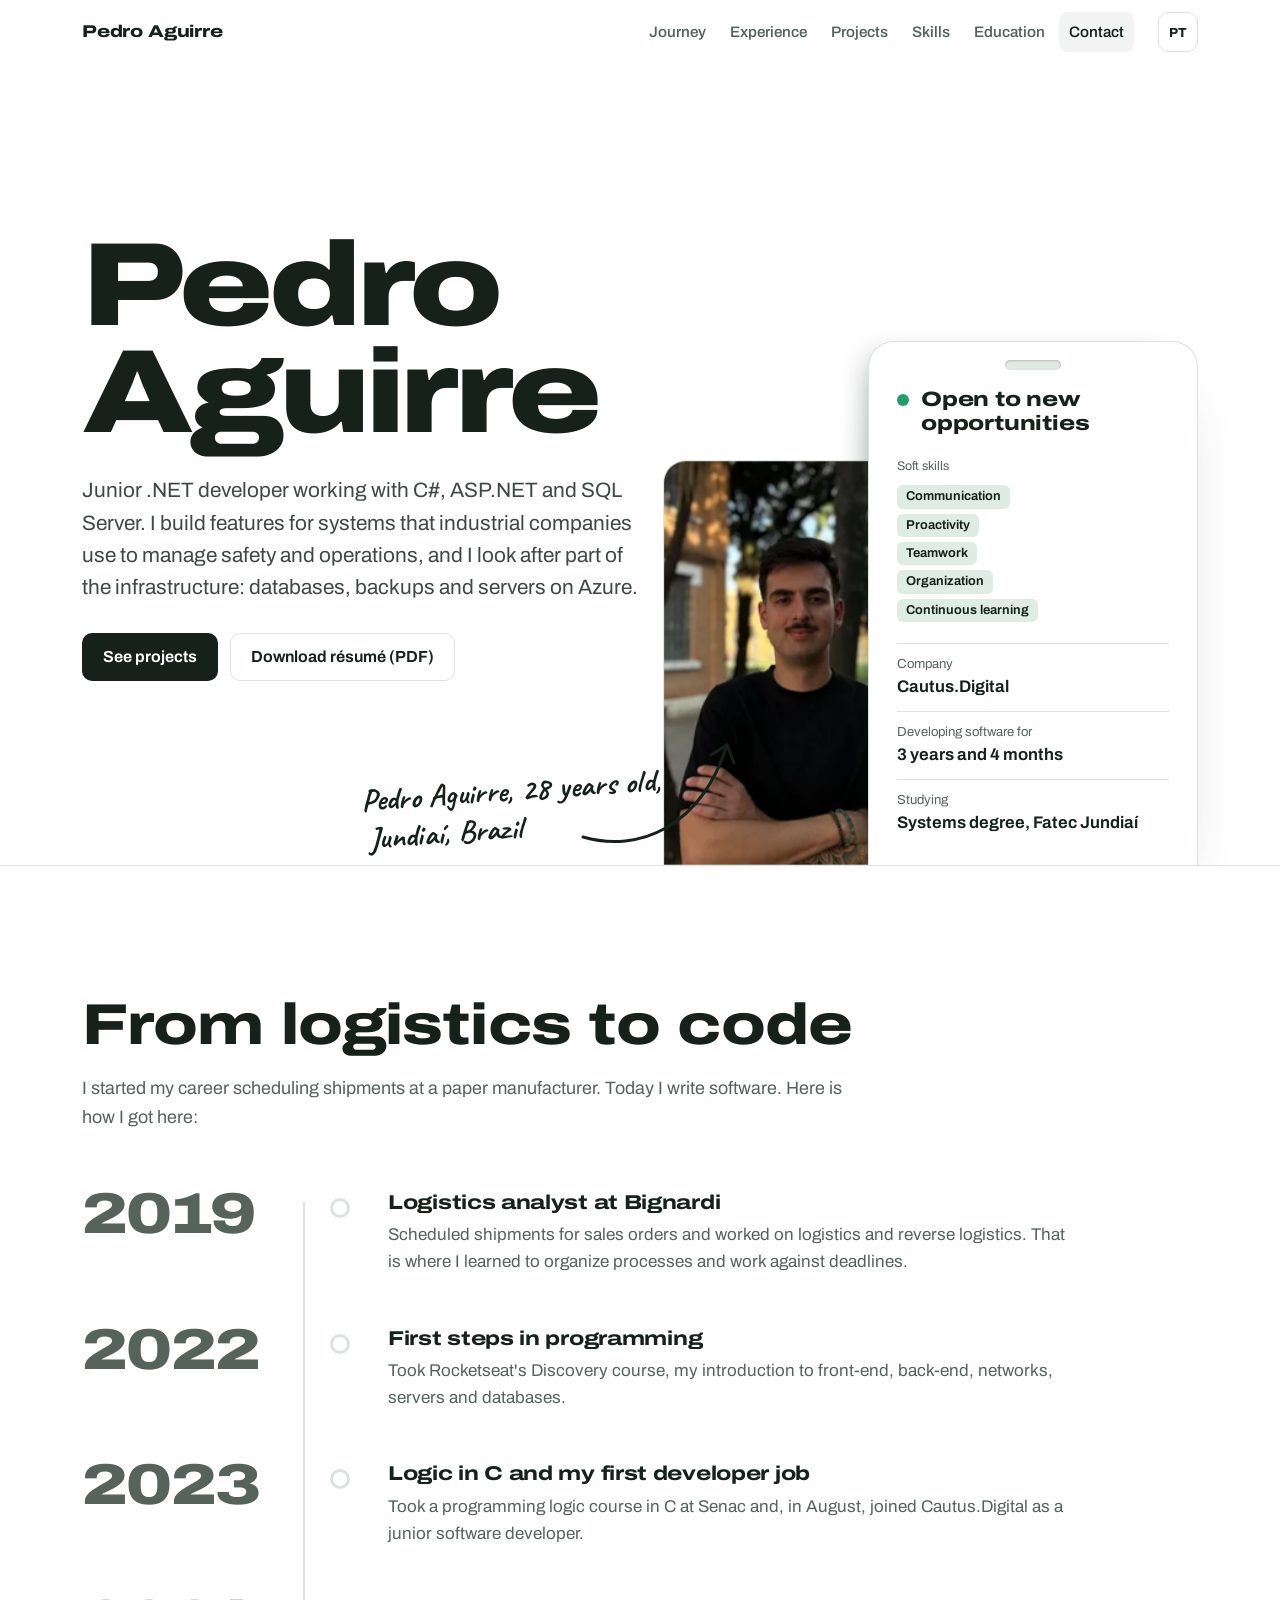
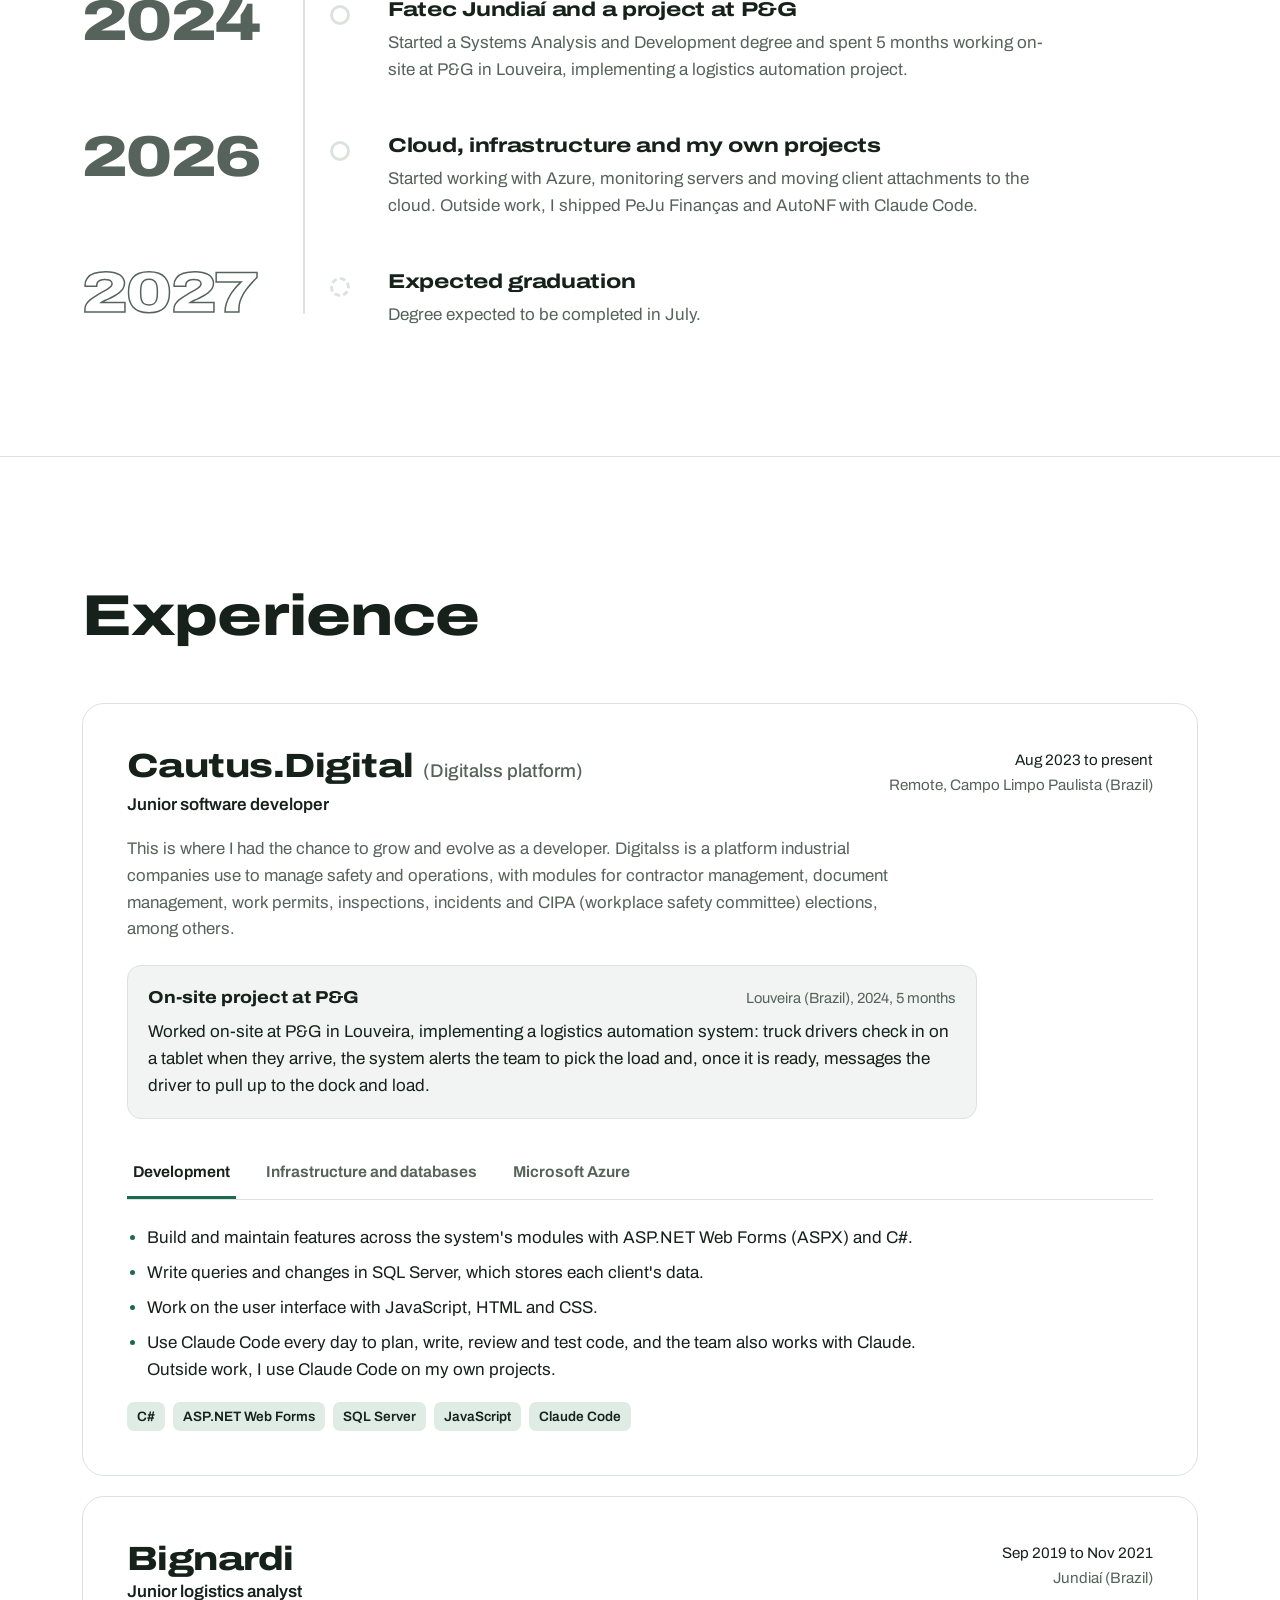
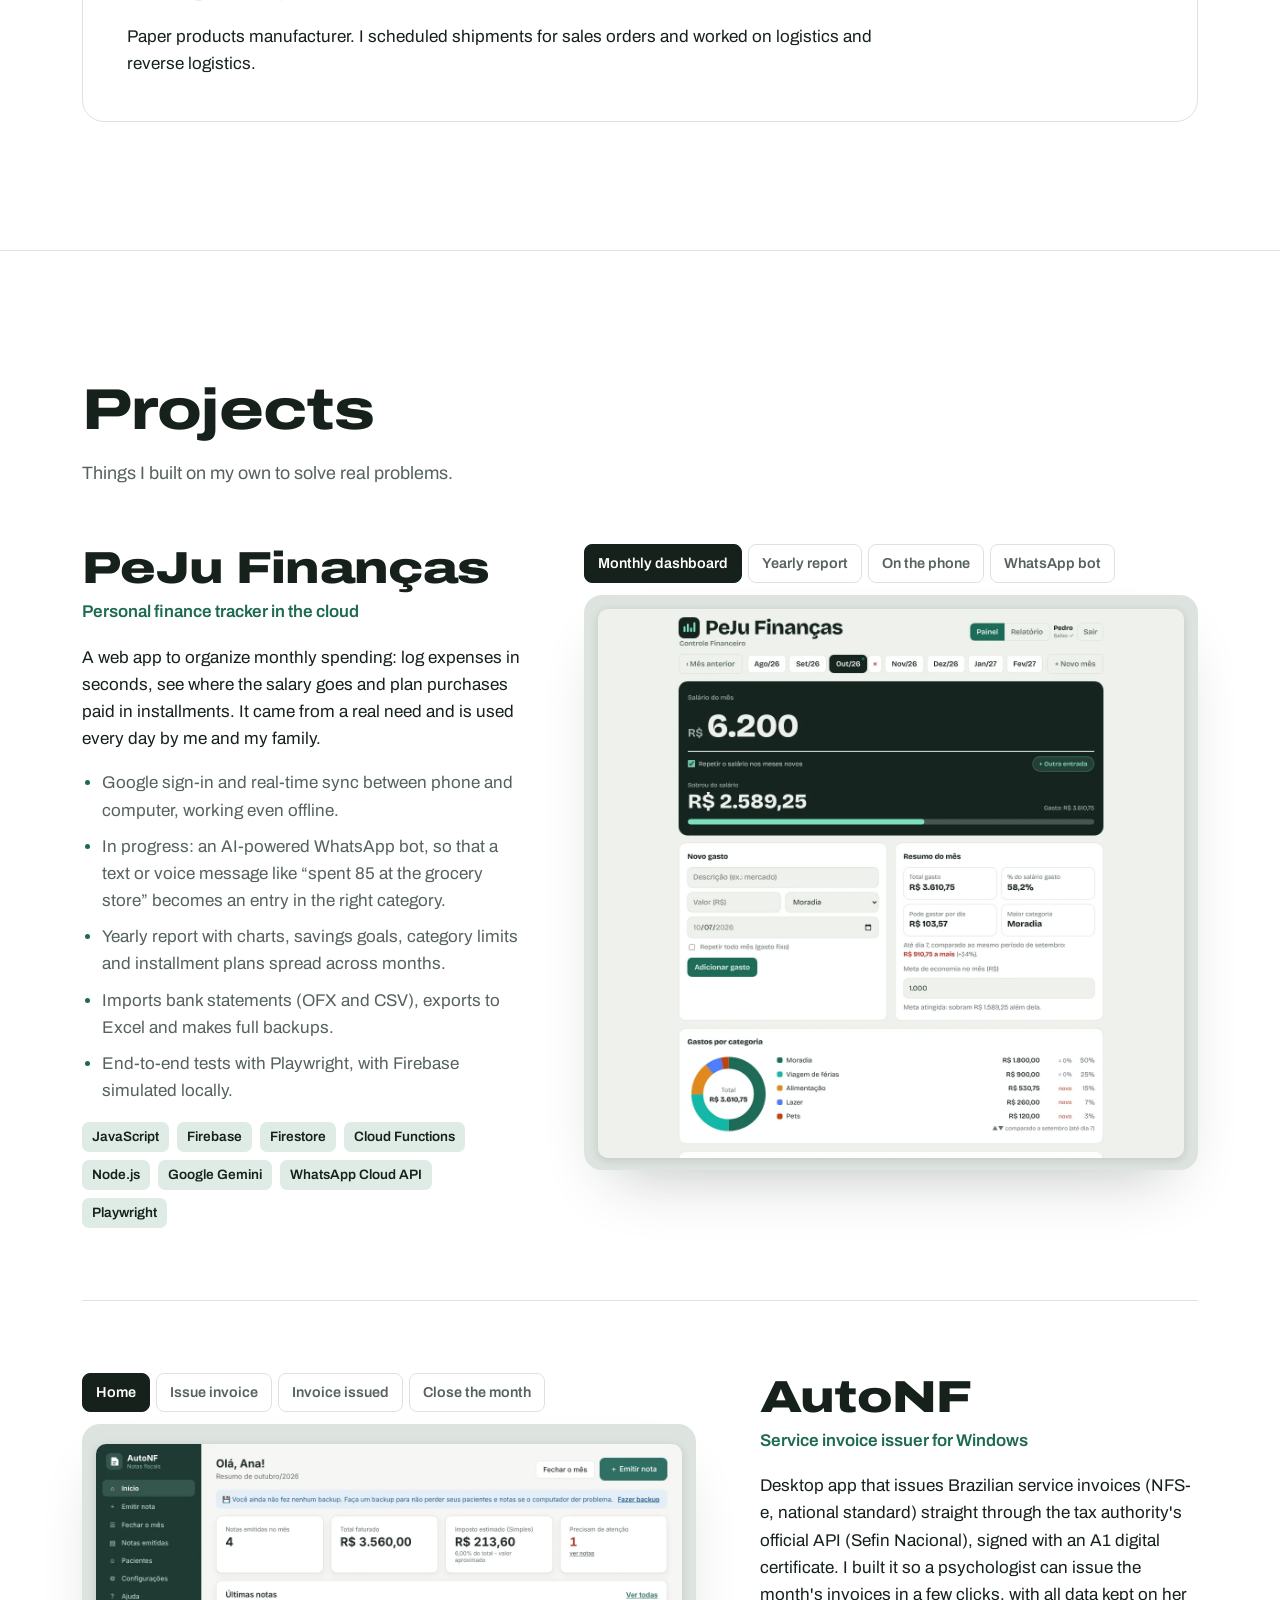
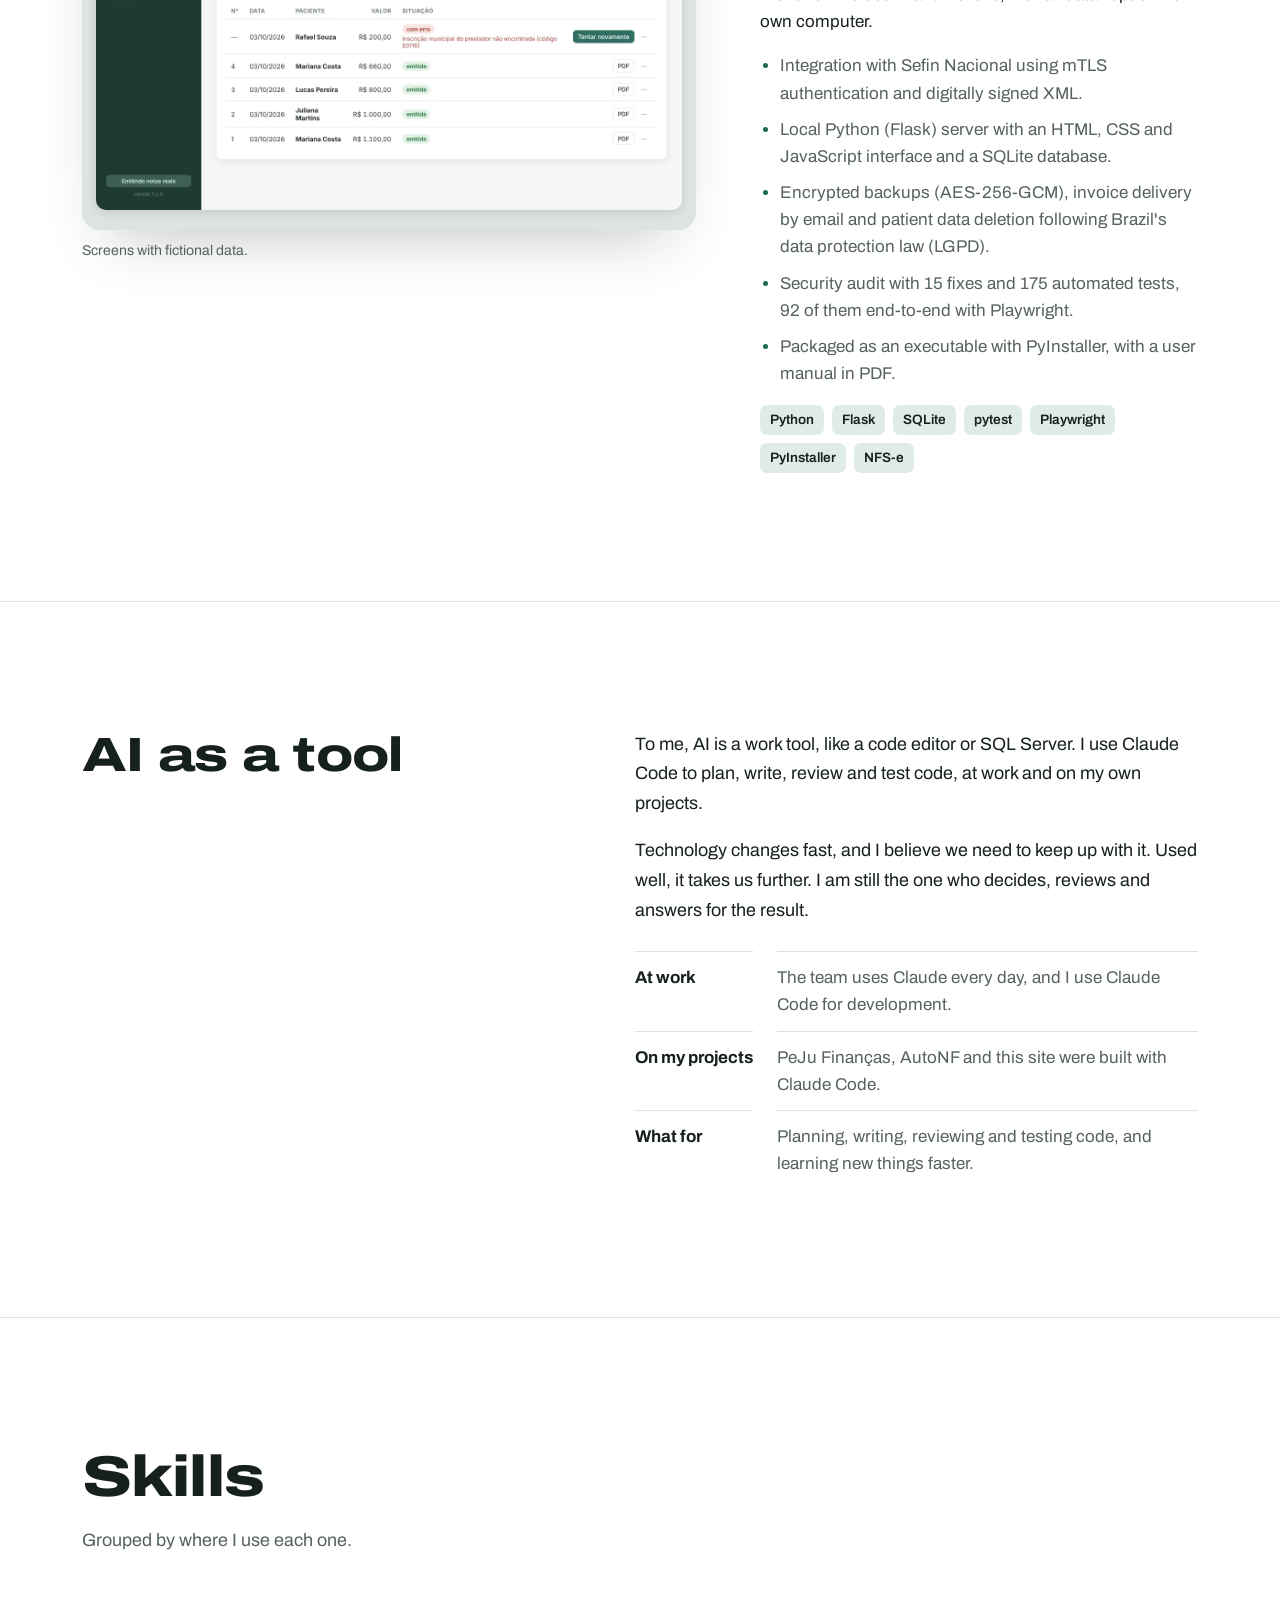
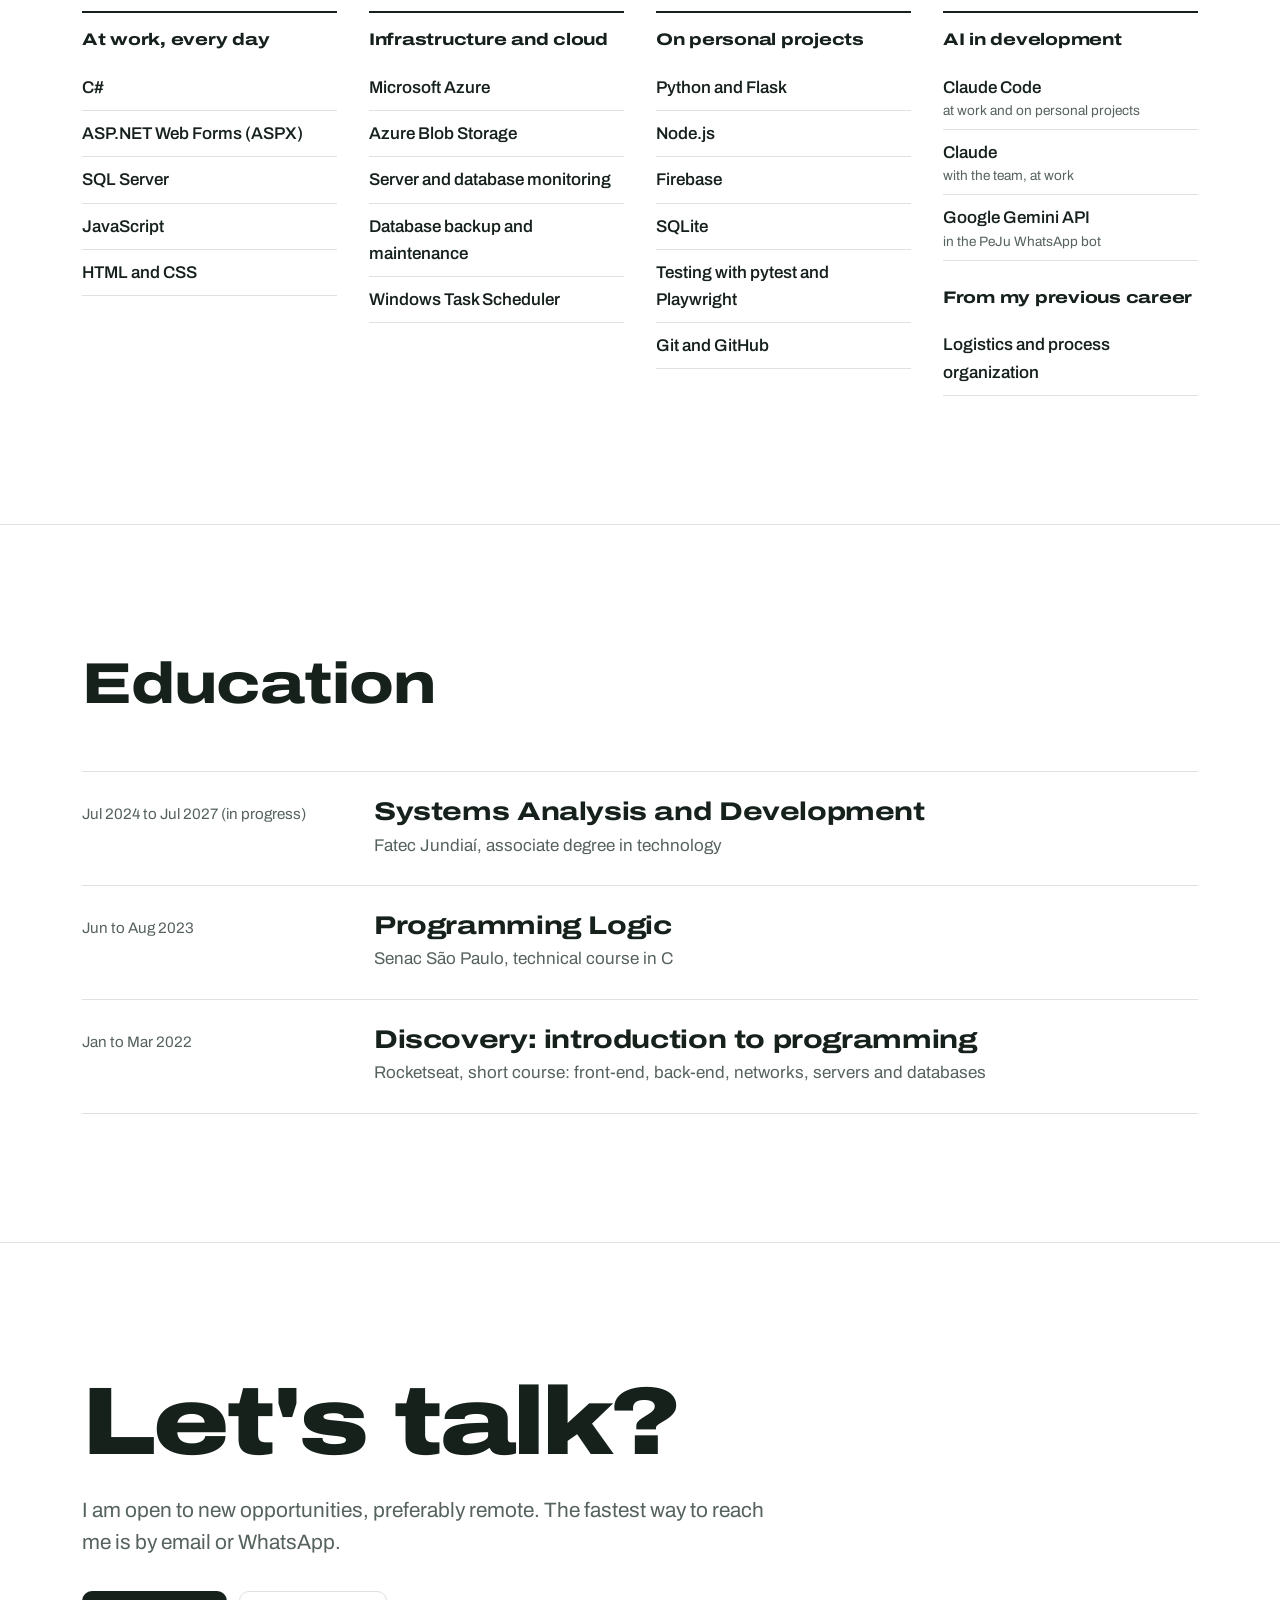
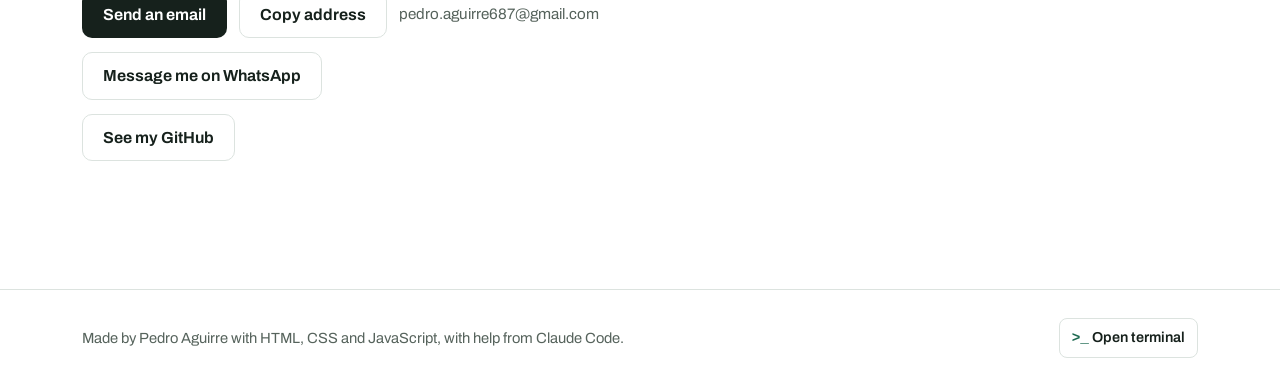
==== index.html @ 6db1473e "Publica o portfólio Co-Authored-By: Claude Opus 5.5 <noreply@anthropic.com> Claude-Session: https://" ====
<!DOCTYPE html>
<html lang="pt-BR">
<head>
<meta charset="utf-8">
<meta name="viewport" content="width=device-width, initial-scale=1">
<title>Pedro Aguirre, desenvolvedor de software</title>
<meta name="description" content="Portfólio e currículo de Pedro Aguirre, desenvolvedor júnior em C#, ASP.NET e SQL Server, de Jundiaí (SP).">
<meta property="og:title" content="Pedro Aguirre, desenvolvedor de software">
<meta property="og:description" content="Desenvolvedor júnior em C#, ASP.NET e SQL Server. Projetos, experiência e formação.">
<meta property="og:type" content="website">
<meta property="og:image" content="https://pedroaguirree.github.io/assets/img/og.png">
<meta name="color-scheme" content="light">
<meta name="theme-color" content="#FFFFFF">
<link rel="icon" type="image/svg+xml" href="assets/img/favicon.svg">
<link rel="preconnect" href="https://fonts.googleapis.com">
<link rel="preconnect" href="https://fonts.gstatic.com" crossorigin>
<link href="https://fonts.googleapis.com/css2?family=Archivo:ital,wdth,wght@0,62..125,100..900;1,62..125,100..900&family=Caveat:wght@700&display=swap" rel="stylesheet">
<link rel="stylesheet" href="assets/css/style.css">
</head>
<body>
<a class="pular" href="#conteudo" data-i18n="pular">Pular para o conteúdo</a>

<header class="topo">
  <div class="topo-in">
    <a class="marca" href="#inicio" aria-label="Pedro Aguirre, início">Pedro Aguirre</a>
    <nav class="menu" aria-label="Seções" id="menu">
      <a href="#trajetoria" data-i18n="nav.trajetoria">Trajetória</a>
      <a href="#experiencia" data-i18n="nav.experiencia">Experiência</a>
      <a href="#projetos" data-i18n="nav.projetos">Projetos</a>
      <a href="#habilidades" data-i18n="nav.habilidades">Habilidades</a>
      <a href="#formacao" data-i18n="nav.formacao">Formação</a>
      <a href="#contato" data-i18n="nav.contato">Contato</a>
    </nav>
    <div class="controles">
      <button type="button" class="ctl" id="btn-lang" aria-label="Read in English" title="Read in English">EN</button>
      <button type="button" class="ctl menu-btn" id="btn-menu" aria-expanded="false" aria-controls="menu" aria-label="Abrir menu">
        <svg viewBox="0 0 24 24" aria-hidden="true"><path d="M4 7h16M4 12h16M4 17h16"/></svg>
      </button>
    </div>
  </div>
</header>

<main id="conteudo">

<section class="hero" id="inicio">
  <div class="hero-in">
    <div class="hero-texto">
      <h1 class="nome">Pedro<br>Aguirre</h1>
      <p class="lead" data-i18n="hero.lead">Desenvolvedor .NET júnior, com C#, ASP.NET e SQL Server. Trabalho em sistemas que indústrias usam para gerenciar segurança e operações, e cuido de parte da infraestrutura: bancos de dados, backups e servidores no Azure.</p>
      <div class="acoes">
        <a class="btn btn-pri" href="#projetos" data-i18n="hero.projetos">Ver projetos</a>
        <a class="btn btn-sec" id="btn-cv" href="assets/cv/curriculo-pedro-aguirre.pdf" download data-i18n="hero.cv">Baixar currículo (PDF)</a>
      </div>
    </div>

    <div class="palco" id="palco">
      <button type="button" class="foto" id="foto-pedro" aria-expanded="false" aria-controls="nota" aria-label="Pedro Aguirre: mostrar informações pessoais" data-i18n-attr="aria-label:foto.label">
        <picture>
          <source media="(max-width: 860px)" srcset="assets/img/pedro-alto.webp 1x, assets/img/pedro-alto@2x.webp 2x">
          <source srcset="assets/img/pedro.webp 1x, assets/img/pedro@2x.webp 2x">
          <img src="assets/img/pedro.webp" alt="" width="300" height="444">
        </picture>
      </button>

      <div class="nota" id="nota">
        <svg class="nota-pc" viewBox="0 0 380 130" aria-hidden="true">
          <text x="4" y="74" transform="rotate(-4 120 70)"><tspan data-i18n="nota.l1">Pedro Aguirre, </tspan><tspan data-idade>27</tspan><tspan data-i18n="nota.anos"> anos,</tspan></text>
          <text x="10" y="112" transform="rotate(-4 120 70)" data-i18n="nota.l2">de Jundiaí - SP</text>
          <path class="seta" pathLength="1" d="M226 108 C 282 124, 344 98, 370 16"/>
          <path class="ponta" pathLength="1" d="M354 26 L370 16 L377 34"/>
        </svg>
        <svg class="nota-cel" viewBox="0 0 270 240" aria-hidden="true">
          <text x="4" y="34" transform="rotate(-3 120 40)"><tspan data-i18n="nota.l1">Pedro Aguirre, </tspan><tspan data-idade>27</tspan><tspan data-i18n="nota.anos"> anos,</tspan></text>
          <text x="10" y="68" transform="rotate(-3 120 40)" data-i18n="nota.l2">de Jundiaí - SP</text>
          <path class="seta" pathLength="1" d="M64 82 C 40 130, 44 190, 84 228"/>
          <path class="ponta" pathLength="1" d="M66 224 L84 228 L85 209"/>
        </svg>
        <p class="sr-only"><span data-i18n="nota.l1">Pedro Aguirre, </span><span data-idade>27</span><span data-i18n="nota.anos"> anos,</span> <span data-i18n="nota.l2">de Jundiaí - SP</span></p>
      </div>

      <aside class="cracha" aria-label="Resumo profissional" data-i18n-attr="aria-label:cracha.label">
        <span class="furo" aria-hidden="true"></span>
        <p class="status"><span class="ponto" aria-hidden="true"></span><span data-i18n="cracha.status">Aberto a novas oportunidades</span></p>
        <div class="soft">
          <p class="soft-tit">Soft skills</p>
          <ul>
            <li data-i18n="soft.1">Comunicação</li>
            <li data-i18n="soft.3">Proatividade</li>
            <li data-i18n="soft.2">Trabalho em equipe</li>
            <li data-i18n="soft.4">Organização</li>
            <li data-i18n="soft.5">Aprendizado contínuo</li>
          </ul>
        </div>
        <dl class="fatos">
          <div><dt data-i18n="cracha.empresa">Empresa</dt><dd>Cautus.Digital</dd></div>
          <div><dt data-i18n="cracha.area">Desenvolvendo há</dt><dd data-tempo-dev>3 anos</dd></div>
          <div><dt data-i18n="cracha.estudo">Estudando</dt><dd data-i18n="cracha.estudo.v">ADS na Fatec Jundiaí</dd></div>
        </dl>
      </aside>
    </div>
  </div>
</section>

<section class="secao" id="trajetoria" aria-labelledby="t-trajetoria">
  <div class="sec-in">
    <header class="sec-cab">
      <h2 id="t-trajetoria" data-i18n="traj.titulo">Da logística ao código</h2>
      <p data-i18n="traj.intro">Comecei a carreira programando embarques numa indústria de papel. Hoje programo sistemas. O caminho até aqui:</p>
    </header>

    <ol class="linha" id="linha">
      <li class="marco">
        <span class="ano">2019</span>
        <div class="marco-txt">
          <h3 data-i18n="traj.1.t">Analista de logística na Bignardi</h3>
          <p data-i18n="traj.1.p">Programação de embarque dos pedidos comerciais, gestão logística e logística reversa. Foi onde aprendi a organizar processos e a trabalhar com prazo.</p>
        </div>
      </li>
      <li class="marco">
        <span class="ano">2022</span>
        <div class="marco-txt">
          <h3 data-i18n="traj.2.t">Primeiro contato com programação</h3>
          <p data-i18n="traj.2.p">Fiz o Discovery da Rocketseat, minha introdução a front-end, back-end, redes, servidores e banco de dados.</p>
        </div>
      </li>
      <li class="marco">
        <span class="ano">2023</span>
        <div class="marco-txt">
          <h3 data-i18n="traj.3.t">Lógica em C e o primeiro emprego como dev</h3>
          <p data-i18n="traj.3.p">Curso de lógica de programação em C no Senac e, em agosto, entrei na Cautus.Digital como desenvolvedor de software júnior.</p>
        </div>
      </li>
      <li class="marco">
        <span class="ano">2024</span>
        <div class="marco-txt">
          <h3 data-i18n="traj.4.t">Fatec Jundiaí e projeto na P&amp;G</h3>
          <p data-i18n="traj.4.p">Comecei o curso de Análise e Desenvolvimento de Sistemas e passei 5 meses trabalhando presencialmente na P&amp;G, em Louveira, implantando um projeto de automação para a logística.</p>
        </div>
      </li>
      <li class="marco">
        <span class="ano">2026</span>
        <div class="marco-txt">
          <h3 data-i18n="traj.5.t">Nuvem, infraestrutura e projetos próprios</h3>
          <p data-i18n="traj.5.p">Passei a trabalhar com o Azure, monitorando servidores e levando os anexos dos clientes para a nuvem. Fora do trabalho, tirei do papel o PeJu Finanças e o AutoNF com o Claude Code.</p>
        </div>
      </li>
      <li class="marco futuro">
        <span class="ano">2027</span>
        <div class="marco-txt">
          <h3 data-i18n="traj.6.t">Formatura prevista</h3>
          <p data-i18n="traj.6.p">Conclusão da graduação prevista para julho.</p>
        </div>
      </li>
    </ol>
  </div>
</section>

<section class="secao" id="experiencia" aria-labelledby="t-exp">
  <div class="sec-in">
    <header class="sec-cab">
      <h2 id="t-exp" data-i18n="exp.titulo">Experiência</h2>
    </header>

    <article class="emprego">
      <div class="emprego-cab">
        <div>
          <h3>Cautus.Digital <span class="sub" data-i18n="exp.c.plataforma">(plataforma Digitalss)</span></h3>
          <p class="cargo" data-i18n="exp.c.cargo">Desenvolvedor de software júnior</p>
        </div>
        <p class="quando"><span data-i18n="exp.c.quando">ago. 2023 até hoje</span><br><span class="mute" data-i18n="exp.c.onde">Remoto, Campo Limpo Paulista (SP)</span></p>
      </div>
      <p class="emprego-intro" data-i18n="exp.c.intro">Foi aqui que tive a oportunidade de crescer e evoluir como desenvolvedor. A Digitalss é uma plataforma que indústrias usam para gerenciar segurança e operações, com módulos de gestão de contratistas, gestão de documentos, permissão de serviço, inspeções, incidentes e votações da CIPA, entre outros.</p>

      <div class="destaque">
        <div class="destaque-cab">
          <h4 data-i18n="exp.pg.t">Projeto presencial na P&amp;G</h4>
          <p class="mute" data-i18n="exp.pg.q">Louveira (SP), 2024, 5 meses</p>
        </div>
        <p data-i18n="exp.pg.p">Trabalhei presencialmente na P&amp;G, em Louveira, implantando um sistema de automação da logística: ao chegar, o motorista faz o check-in num tablet, o sistema avisa a equipe para separar a carga e, quando ela fica pronta, manda uma mensagem para ele encostar na doca e carregar.</p>
      </div>

      <div class="abas" role="tablist" aria-label="Frentes de trabalho">
        <button type="button" role="tab" id="aba-dev" aria-controls="painel-dev" aria-selected="true" data-i18n="exp.aba.dev">Desenvolvimento</button>
        <button type="button" role="tab" id="aba-infra" aria-controls="painel-infra" aria-selected="false" tabindex="-1" data-i18n="exp.aba.infra">Infraestrutura e bancos</button>
        <button type="button" role="tab" id="aba-azure" aria-controls="painel-azure" aria-selected="false" tabindex="-1">Microsoft Azure</button>
      </div>

      <div class="painel" role="tabpanel" id="painel-dev" aria-labelledby="aba-dev">
        <ul class="lista">
          <li data-i18n="exp.dev.1">Desenvolvo e mantenho funcionalidades dos módulos do sistema em ASP.NET Web Forms (ASPX) com C#.</li>
          <li data-i18n="exp.dev.2">Escrevo consultas e ajustes no SQL Server, que guarda os dados de cada cliente.</li>
          <li data-i18n="exp.dev.3">Trabalho nas telas com JavaScript, HTML e CSS.</li>
          <li data-i18n="exp.dev.4">Uso o Claude Code no dia a dia para planejar, escrever, revisar e testar código, e o time também trabalha com o Claude. Fora do trabalho, uso o Claude Code nos meus projetos.</li>
        </ul>
        <p class="tags"><span>C#</span><span>ASP.NET Web Forms</span><span>SQL Server</span><span>JavaScript</span><span>Claude Code</span></p>
      </div>
      <div class="painel" role="tabpanel" id="painel-infra" aria-labelledby="aba-infra" hidden>
        <ul class="lista">
          <li data-i18n="exp.infra.1">Monitoro o espaço em disco dos servidores e faço a limpeza quando necessário.</li>
          <li data-i18n="exp.infra.2">Crio e mantenho tarefas automáticas no Agendador de Tarefas do Windows.</li>
          <li data-i18n="exp.infra.3">Cuido da manutenção dos backups dos bancos de dados dos clientes.</li>
          <li data-i18n="exp.infra.4">Acompanho o tamanho dos bancos no SQL Server e faço limpeza e shrink quando necessário.</li>
        </ul>
        <p class="tags"><span>SQL Server</span><span>Windows Server</span><span data-i18n="tag.agendador">Agendador de Tarefas</span><span>Backup</span></p>
      </div>
      <div class="painel" role="tabpanel" id="painel-azure" aria-labelledby="aba-azure" hidden>
        <ul class="lista">
          <li data-i18n="exp.azure.1">Faço o monitoramento dos servidores no Azure.</li>
          <li data-i18n="exp.azure.2">Trabalho na migração dos anexos dos cerca de 43 clientes, do disco dos servidores para o Azure Blob Storage, configurando o armazenamento de cada cliente.</li>
        </ul>
        <p class="tags"><span>Microsoft Azure</span><span>Azure Blob Storage</span><span data-i18n="tag.monitoramento">Monitoramento de servidores</span></p>
      </div>
    </article>

    <article class="emprego emprego-menor">
      <div class="emprego-cab">
        <div>
          <h3>Bignardi</h3>
          <p class="cargo" data-i18n="exp.b.cargo">Analista de logística júnior</p>
        </div>
        <p class="quando"><span data-i18n="exp.b.quando">set. 2019 a nov. 2021</span><br><span class="mute" data-i18n="exp.b.onde">Jundiaí (SP)</span></p>
      </div>
      <p data-i18n="exp.b.p">Indústria e comércio de papéis e artefatos. Fazia a programação de embarque dos pedidos comerciais e atuava com gestão logística e logística reversa.</p>
    </article>
  </div>
</section>

<section class="secao" id="projetos" aria-labelledby="t-proj">
  <div class="sec-in">
    <header class="sec-cab">
      <h2 id="t-proj" data-i18n="proj.titulo">Projetos</h2>
      <p data-i18n="proj.intro">Projetos que criei por conta própria, para resolver problemas reais.</p>
    </header>

    <article class="projeto" id="peju">
      <div class="projeto-txt">
        <h3>PeJu Finanças</h3>
        <p class="projeto-sub" data-i18n="peju.sub">Controle financeiro pessoal na nuvem</p>
        <p data-i18n="peju.p">Um app web para organizar o dinheiro do mês: lançar gastos em segundos, ver para onde vai o salário e planejar compras parceladas. Nasceu de uma necessidade real e é usado no dia a dia por mim e pela minha família.</p>
        <ul class="lista">
          <li data-i18n="peju.1">Login com Google e dados sincronizados em tempo real entre celular e computador, funcionando até sem internet.</li>
          <li data-i18n="peju.2">Em desenvolvimento: bot de WhatsApp com IA, para que uma mensagem ou um áudio como “gastei 85 no mercado” vire um lançamento na categoria certa.</li>
          <li data-i18n="peju.3">Relatório anual com gráficos, metas de economia, limites por categoria e compras parceladas lançadas mês a mês.</li>
          <li data-i18n="peju.4">Importa extratos bancários (OFX e CSV), exporta para Excel e faz backup completo.</li>
          <li data-i18n="peju.5">Testes de ponta a ponta com Playwright, simulando o Firebase localmente.</li>
        </ul>
        <p class="tags"><span>JavaScript</span><span>Firebase</span><span>Firestore</span><span>Cloud Functions</span><span>Node.js</span><span>Google Gemini</span><span>WhatsApp Cloud API</span><span>Playwright</span></p>
      </div>
      <div class="galeria" data-galeria>
        <div class="galeria-abas" role="tablist" aria-label="Telas do PeJu Finanças">
          <button type="button" role="tab" aria-selected="true" data-src="assets/img/peju-painel.webp" data-w="1280" data-h="1200" data-i18n="g.painel">Painel do mês</button>
          <button type="button" role="tab" aria-selected="false" tabindex="-1" data-src="assets/img/peju-relatorio.webp" data-w="1280" data-h="1200" data-i18n="g.relatorio">Relatório anual</button>
          <button type="button" role="tab" aria-selected="false" tabindex="-1" data-src="assets/img/peju-celular.webp" data-w="780" data-h="1688" data-tipo="celular" data-i18n="g.celular">No celular</button>
          <button type="button" role="tab" aria-selected="false" tabindex="-1" data-src="assets/img/peju-whatsapp.webp" data-w="330" data-h="367" data-tipo="solto" data-i18n="g.whatsapp">Bot de WhatsApp</button>
        </div>
        <button type="button" class="tela" data-ampliar aria-label="Ampliar imagem">
          <img src="assets/img/peju-painel.webp" alt="Tela do PeJu Finanças" width="1280" height="1200" loading="lazy">
        </button>
      </div>
    </article>

    <article class="projeto projeto-inv" id="autonf">
      <div class="projeto-txt">
        <h3>AutoNF</h3>
        <p class="projeto-sub" data-i18n="nf.sub">Emissor de notas fiscais de serviço para Windows</p>
        <p data-i18n="nf.p">Aplicativo desktop que emite NFS-e no padrão nacional direto na API oficial da Receita (Sefin Nacional), assinando com o certificado digital A1. Fiz para uma psicóloga emitir as notas do mês em poucos cliques, com os dados guardados só no computador dela.</p>
        <ul class="lista">
          <li data-i18n="nf.1">Integração com a Sefin Nacional com autenticação mTLS e assinatura digital do XML.</li>
          <li data-i18n="nf.2">Servidor local em Python (Flask) com interface em HTML, CSS e JavaScript, e banco SQLite.</li>
          <li data-i18n="nf.3">Backup criptografado (AES-256-GCM), envio da nota por e-mail e exclusão de dados de paciente seguindo a LGPD.</li>
          <li data-i18n="nf.4">Auditoria de segurança com 15 correções e 175 testes automatizados, 92 deles de ponta a ponta com Playwright.</li>
          <li data-i18n="nf.5">Empacotado como executável com PyInstaller e acompanhado de manual de uso em PDF.</li>
        </ul>
        <p class="tags"><span>Python</span><span>Flask</span><span>SQLite</span><span>pytest</span><span>Playwright</span><span>PyInstaller</span><span>NFS-e</span></p>
      </div>
      <div class="galeria" data-galeria>
        <div class="galeria-abas" role="tablist" aria-label="Telas do AutoNF">
          <button type="button" role="tab" aria-selected="true" data-src="assets/img/autonf-inicio.webp" data-w="1280" data-h="800" data-i18n="g.inicio">Início</button>
          <button type="button" role="tab" aria-selected="false" tabindex="-1" data-src="assets/img/autonf-emitir.webp" data-w="1280" data-h="800" data-i18n="g.emitir">Emitir nota</button>
          <button type="button" role="tab" aria-selected="false" tabindex="-1" data-src="assets/img/autonf-nota.webp" data-w="1280" data-h="800" data-i18n="g.emitida">Nota emitida</button>
          <button type="button" role="tab" aria-selected="false" tabindex="-1" data-src="assets/img/autonf-fechar.webp" data-w="1280" data-h="800" data-i18n="g.fechar">Fechar o mês</button>
        </div>
        <button type="button" class="tela" data-ampliar aria-label="Ampliar imagem">
          <img src="assets/img/autonf-inicio.webp" alt="Tela do AutoNF" width="1280" height="800" loading="lazy">
        </button>
        <p class="legenda mute" data-i18n="nf.legenda">Telas com dados fictícios.</p>
      </div>
    </article>
  </div>
</section>

<section class="secao secao-ia" id="ia" aria-labelledby="t-ia">
  <div class="sec-in ia">
    <div class="ia-cab">
      <img class="ia-logo" data-src="assets/img/claude-logo.svg assets/img/claude-logo.png" alt="Claude" hidden>
      <h2 id="t-ia" data-i18n="ia.titulo">IA como ferramenta</h2>
    </div>
    <div class="ia-txt">
      <p data-i18n="ia.1">Para mim, a IA é uma ferramenta de trabalho, como o editor de código ou o SQL Server. Uso o Claude Code para planejar, escrever, revisar e testar código, no trabalho e nos meus projetos pessoais.</p>
      <p data-i18n="ia.2">A tecnologia muda rápido, e acredito que precisamos nos atualizar junto com ela. Bem usada, ela nos leva mais longe. Quem decide, revisa e responde pelo resultado continua sendo eu.</p>
      <dl class="ia-lista">
        <div><dt data-i18n="ia.l1.t">No trabalho</dt><dd data-i18n="ia.l1.v">O time usa o Claude no dia a dia, e eu uso o Claude Code no desenvolvimento.</dd></div>
        <div><dt data-i18n="ia.l2.t">Nos projetos</dt><dd data-i18n="ia.l2.v">PeJu Finanças, AutoNF e este site foram feitos com o Claude Code.</dd></div>
        <div><dt data-i18n="ia.l3.t">Para quê</dt><dd data-i18n="ia.l3.v">Planejar, escrever, revisar e testar código, e aprender coisas novas mais rápido.</dd></div>
      </dl>
    </div>
  </div>
</section>

<section class="secao" id="habilidades" aria-labelledby="t-hab">
  <div class="sec-in">
    <header class="sec-cab">
      <h2 id="t-hab" data-i18n="hab.titulo">Habilidades</h2>
      <p data-i18n="hab.intro">Organizadas pelo lugar onde uso cada uma.</p>
    </header>
    <div class="hab">
      <section class="hab-grupo">
        <h3 data-i18n="hab.trab">No trabalho, todo dia</h3>
        <ul>
          <li>C#</li><li>ASP.NET Web Forms (ASPX)</li><li>SQL Server</li><li>JavaScript</li><li data-i18n="hab.htmlcss">HTML e CSS</li>
        </ul>
      </section>
      <section class="hab-grupo">
        <h3 data-i18n="hab.infra">Infraestrutura e nuvem</h3>
        <ul>
          <li>Microsoft Azure</li>
          <li>Azure Blob Storage</li>
          <li data-i18n="hab.infra.2">Monitoramento de servidores e bancos</li>
          <li data-i18n="hab.infra.1">Backup e manutenção de bancos</li>
          <li data-i18n="hab.infra.3">Agendador de Tarefas do Windows</li>
        </ul>
      </section>
      <section class="hab-grupo">
        <h3 data-i18n="hab.proj">Nos projetos pessoais</h3>
        <ul>
          <li data-i18n="hab.proj.py">Python e Flask</li><li>Node.js</li><li>Firebase</li><li>SQLite</li><li data-i18n="hab.proj.1">Testes com pytest e Playwright</li><li data-i18n="hab.proj.git">Git e GitHub</li>
        </ul>
      </section>
      <section class="hab-grupo">
        <h3 data-i18n="hab.ia">IA no desenvolvimento</h3>
        <ul>
          <li>Claude Code <span class="onde" data-i18n="hab.ia.cc">no trabalho e nos projetos pessoais</span></li>
          <li>Claude <span class="onde" data-i18n="hab.ia.claude">com o time, no trabalho</span></li>
          <li>Google Gemini API <span class="onde" data-i18n="hab.ia.gemini">no bot de WhatsApp do PeJu</span></li>
        </ul>
        <h3 data-i18n="hab.antes">Da carreira anterior</h3>
        <ul>
          <li data-i18n="hab.antes.1">Logística e organização de processos</li>
        </ul>
      </section>
    </div>
  </div>
</section>

<section class="secao" id="formacao" aria-labelledby="t-form">
  <div class="sec-in">
    <header class="sec-cab">
      <h2 id="t-form" data-i18n="form.titulo">Formação</h2>
    </header>
    <ul class="formacao">
      <li>
        <p class="quando" data-i18n="form.1.q">jul. 2024 a jul. 2027 (em andamento)</p>
        <div>
          <h3 data-i18n="form.1.t">Análise e Desenvolvimento de Sistemas</h3>
          <p data-i18n="form.1.p">Fatec Jundiaí, curso superior de tecnologia</p>
        </div>
      </li>
      <li>
        <p class="quando" data-i18n="form.2.q">jun. a ago. 2023</p>
        <div>
          <h3 data-i18n="form.2.t">Lógica de Programação</h3>
          <p data-i18n="form.2.p">Senac São Paulo, curso técnico com linguagem C</p>
        </div>
      </li>
      <li>
        <p class="quando" data-i18n="form.3.q">jan. a mar. 2022</p>
        <div>
          <h3 data-i18n="form.3.t">Discovery: introdução à programação</h3>
          <p data-i18n="form.3.p">Rocketseat, curso livre: front-end, back-end, redes, servidores e banco de dados</p>
        </div>
      </li>
    </ul>
  </div>
</section>

<section class="secao contato" id="contato" aria-labelledby="t-contato">
  <div class="sec-in">
    <h2 id="t-contato" data-i18n="cont.titulo">Vamos conversar?</h2>
    <p class="lead" data-i18n="cont.p">Estou aberto a novas oportunidades, de preferência remotas. O jeito mais rápido de falar comigo é por e-mail ou WhatsApp.</p>
    <div class="contato-lista">
      <div class="contato-item">
        <a class="btn btn-pri" href="mailto:pedro.aguirre687@gmail.com" data-i18n="cont.email">Enviar e-mail</a>
        <button type="button" class="btn btn-sec" id="copiar-email" data-email="pedro.aguirre687@gmail.com"><span data-i18n="cont.copiar">Copiar endereço</span></button>
        <span class="mute end">pedro.aguirre687@gmail.com</span>
      </div>
      <div class="contato-item" id="contato-whats" hidden>
        <a class="btn btn-sec" id="link-whats" href="#" target="_blank" rel="noopener" data-i18n="cont.whats">Chamar no WhatsApp</a>
      </div>
      <div class="contato-item">
        <a class="btn btn-sec" href="https://github.com/Pedroaguirree" target="_blank" rel="noopener" data-i18n="cont.github">Ver meu GitHub</a>
        <a class="btn btn-sec" id="contato-linkedin" href="#" target="_blank" rel="noopener" hidden>LinkedIn</a>
      </div>
    </div>
  </div>
</section>
</main>

<footer class="rodape">
  <div class="sec-in rodape-in">
    <p data-i18n="rod.p">Feito por Pedro Aguirre com HTML, CSS e JavaScript, com ajuda do Claude Code.</p>
    <button type="button" class="term-abrir" id="term-abrir"><span aria-hidden="true">&gt;_</span> <span data-i18n="rod.term">Abrir terminal</span></button>
  </div>
</footer>

<dialog class="lightbox" id="lightbox" aria-label="Imagem ampliada">
  <form method="dialog"><button class="fechar" aria-label="Fechar" data-i18n-attr="aria-label:fechar">×</button></form>
  <img alt="">
</dialog>

<dialog class="terminal" id="terminal" aria-label="Terminal">
  <div class="term-barra">
    <span>pedro@portfolio: ~</span>
    <form method="dialog"><button class="fechar" aria-label="Fechar terminal">×</button></form>
  </div>
  <div class="term-saida" id="term-saida" aria-live="polite"></div>
  <form class="term-linha" id="term-form" autocomplete="off">
    <label for="term-in">$</label>
    <input id="term-in" spellcheck="false" autocapitalize="off" aria-label="Comando">
  </form>
</dialog>

<script src="assets/js/main.js"></script>
</body>
</html>
---- assets/css/style.css ----
:root {
  --paper: #FFFFFF;
  --paper-2: #F1F4F2;
  --card: #FFFFFF;
  --ink: #16211C;
  --mute: #56635C;
  --line: #DCE3DF;
  --accent: #1D6A51;
  --accent-soft: #DFECE5;
  --ok: #1F9E6A;
  --frame: #DDE3DF;
  --slot: #E1E7E3;
  --shadow: 0 30px 60px -30px rgba(22, 33, 28, .30);
  --sombra-cracha: -16px 0 30px -20px rgba(22, 33, 28, .45), 0 34px 60px -36px rgba(22, 33, 28, .40);
  --gut: 16px;
  --max: 1180px;
  color-scheme: light;
}
@media (min-width: 720px) { :root { --gut: 32px; } }

* { box-sizing: border-box; }
html { scroll-behavior: smooth; scroll-padding-top: 76px; -webkit-text-size-adjust: 100%; }
@media (prefers-reduced-motion: reduce) { html { scroll-behavior: auto; } }
body {
  margin: 0;
  background: var(--paper);
  color: var(--ink);
  font-family: "Archivo", system-ui, -apple-system, "Segoe UI", sans-serif;
  font-size: 17px;
  line-height: 1.6;
  font-stretch: 100%;
  overflow-x: hidden;
}
img { max-width: 100%; display: block; }
[hidden] { display: none !important; }
a { color: inherit; }
h1, h2, h3 { margin: 0; line-height: 1.08; font-stretch: 125%; letter-spacing: -.015em; text-wrap: balance; }
h2 { font-size: clamp(2rem, 5.4vw, 3.6rem); font-weight: 800; }
h3 { font-size: 1.25rem; font-weight: 750; }
p { margin: 0 0 1em; }
.mute { color: var(--mute); }
:focus-visible { outline: 3px solid var(--accent); outline-offset: 3px; border-radius: 6px; }

.pular { position: absolute; left: 12px; top: -60px; z-index: 100; background: var(--ink); color: var(--paper); padding: 10px 14px; border-radius: 8px; text-decoration: none; }
.pular:focus { top: 12px; }

.btn {
  display: inline-flex; align-items: center; justify-content: center; gap: 8px;
  min-height: 46px; padding: 10px 20px; border-radius: 10px;
  font: inherit; font-weight: 650; font-size: 1rem; text-decoration: none; cursor: pointer;
  border: 1.5px solid transparent; transition: background .15s, border-color .15s, transform .15s;
}
.btn-pri { background: var(--ink); color: var(--paper); }
.btn-pri:hover { background: color-mix(in srgb, var(--ink) 84%, var(--paper)); }
.btn-sec { background: transparent; color: var(--ink); border-color: var(--line); }
.btn-sec:hover { border-color: var(--ink); }
.btn:active { transform: translateY(1px); }

.topo {
  position: sticky; top: env(safe-area-inset-top, 0px); z-index: 50;
  background: color-mix(in srgb, var(--paper) 88%, transparent);
  backdrop-filter: blur(10px); -webkit-backdrop-filter: blur(10px);
  border-bottom: 1px solid transparent; transition: border-color .2s;
}
.topo.rolou { border-bottom-color: var(--line); }
.topo-in { max-width: var(--max); margin: 0 auto; padding: 0 var(--gut); height: 64px; display: flex; align-items: center; gap: 24px; }
.marca { font-weight: 800; font-stretch: 125%; text-decoration: none; letter-spacing: -.01em; white-space: nowrap; }
.menu { display: flex; gap: 4px; margin-left: auto; }
.menu a { text-decoration: none; color: var(--mute); padding: 8px 10px; border-radius: 8px; font-size: .95rem; font-weight: 550; }
.menu a:hover, .menu a.ativo { color: var(--ink); }
.menu a.ativo { background: var(--paper-2); }
.controles { display: flex; gap: 6px; }
.ctl {
  width: 40px; height: 40px; display: grid; place-items: center; border-radius: 10px;
  border: 1px solid var(--line); background: transparent; color: var(--ink);
  font: inherit; font-size: .82rem; font-weight: 750; cursor: pointer;
}
.ctl:hover { border-color: var(--ink); }
.ctl svg { width: 19px; height: 19px; fill: none; stroke: currentColor; stroke-width: 2; stroke-linecap: round; stroke-linejoin: round; }
.menu-btn { display: none; }

@media (max-width: 900px) {
  .menu-btn { display: grid; }
  .menu {
    position: absolute; top: 64px; left: 0; right: 0; flex-direction: column; gap: 0;
    background: var(--paper); border-bottom: 1px solid var(--line); padding: 8px var(--gut) 16px;
    display: none;
  }
  .menu.aberto { display: flex; }
  .menu a { padding: 12px 8px; font-size: 1.05rem; }
  .controles { margin-left: auto; }
}

.hero { position: relative; overflow: hidden; border-bottom: 1px solid var(--line); }
.hero-in {
  max-width: var(--max); margin: 0 auto; padding: 0 var(--gut);
  display: grid; grid-template-columns: minmax(0, 1.1fr) minmax(0, 1fr); align-items: end;
  min-height: min(calc(100svh - 64px), 800px);
}
.hero-texto { align-self: center; padding: 48px 0 64px; }
.nome {
  font-size: clamp(3.4rem, 9.6vw, 7.4rem);
  font-weight: 850; font-stretch: 125%; line-height: .9; letter-spacing: -.035em;
  margin-bottom: 28px;
}
.lead { font-size: clamp(1.08rem, 1.7vw, 1.3rem); line-height: 1.55; max-width: 34em; color: var(--mute); }
.hero .lead { color: var(--ink); opacity: .82; max-width: 27em; }
.acoes { display: flex; flex-wrap: wrap; gap: 12px; margin-top: 30px; }

.palco {
  --u: .8px;
  --w: 330px;
  --sobe: -36px;
  --sob: 64px;
  --fw: min(280px, calc(100% - var(--w) + var(--sob)));
  position: relative; height: 600px; align-self: end;
}
.cracha {
  position: absolute; right: 0; bottom: 0; z-index: 2;
  width: var(--w); height: 524px;
  background: var(--card); color: var(--ink);
  border: 1px solid var(--line); border-bottom: 0;
  border-radius: 26px 26px 0 0;
  box-shadow: var(--sombra-cracha);
  --pad: 28px;
  padding: 46px var(--pad) 28px;
  display: flex; flex-direction: column;
}
.soft { margin: auto 0; }
.soft-tit { margin: 0 0 8px; font-size: .78rem; color: var(--mute); }
.soft ul { list-style: none; margin: 0; padding: 0; display: flex; flex-direction: column; align-items: flex-start; gap: 5px; }
.soft li { font-size: .8rem; font-weight: 650; line-height: 1.2; padding: 4px 9px; border-radius: 6px; background: var(--accent-soft); white-space: nowrap; }
.furo { position: absolute; top: 18px; left: 50%; width: 56px; height: 10px; margin-left: -28px; border-radius: 10px; background: var(--slot); box-shadow: inset 0 1px 2px rgba(0, 0, 0, .2); }
.status {
  margin: 0; display: flex; align-items: flex-start; gap: 12px;
  font-stretch: 125%; font-weight: 800; font-size: 1.3rem; line-height: 1.15; letter-spacing: -.01em;
}
.ponto {
  width: 12px; height: 12px; border-radius: 50%; background: var(--ok); flex: none; margin-top: .3em;
  animation: pulsa 2.4s ease-out infinite;
}
@keyframes pulsa {
  0% { box-shadow: 0 0 0 0 color-mix(in srgb, var(--ok) 55%, transparent); }
  70%, 100% { box-shadow: 0 0 0 12px color-mix(in srgb, var(--ok) 0%, transparent); }
}
.fatos { margin: 0; display: grid; gap: 10px; }
.fatos div { border-top: 1px solid var(--line); padding-top: 9px; }
.fatos dt { font-size: .82rem; color: var(--mute); }
.fatos dd { margin: 0; font-weight: 650; font-size: 1.05rem; }

.foto {
  position: absolute; z-index: 1;
  right: calc(var(--w) - var(--sob)); bottom: 0;
  width: var(--fw); aspect-ratio: 300 / 444;
  display: block; padding: 0; margin: 0; cursor: pointer;
  border: 1px solid var(--line); border-bottom: 0; border-radius: 22px 22px 0 0;
  overflow: hidden; background: var(--line);
  transform-origin: 50% 100%;
  animation: surge .8s cubic-bezier(.2,.75,.25,1) .25s both;
  transition: scale .35s cubic-bezier(.3,.7,.3,1);
}
.foto picture { display: block; width: 100%; height: 100%; }
.foto img { display: block; width: 100%; height: 100%; max-width: none; object-fit: cover; }
.foto:focus-visible { outline-offset: 4px; }
@keyframes surge { from { opacity: 0; translate: 0 32px; } to { opacity: 1; translate: 0 0; } }

.palco.oi .foto { scale: 1.03; }

.nota {
  position: absolute; z-index: 4; pointer-events: none;
  right: calc(var(--w) - var(--sob) + var(--fw) - 70px); bottom: 6px;
  width: 380px;
  opacity: 0; visibility: hidden; transform: translateY(8px) rotate(-2deg);
  transition: opacity .25s ease, transform .3s ease, visibility 0s linear .3s;
}
.palco.oi .nota { opacity: 1; visibility: visible; transform: none; transition: opacity .25s ease, transform .3s ease, visibility 0s; }
.nota svg { display: block; width: 100%; height: auto; overflow: visible; }
.nota-cel { display: none !important; }
.nota text { font-family: "Caveat", "Segoe Print", "Bradley Hand", "Comic Sans MS", cursive; font-size: 31px; font-weight: 700; fill: var(--ink); letter-spacing: .3px; }
.nota path { fill: none; stroke: var(--ink); stroke-width: 3; stroke-linecap: round; stroke-linejoin: round; stroke-dasharray: 1; stroke-dashoffset: 1; }
.nota .seta { transition: stroke-dashoffset .5s ease-out .1s; }
.nota .ponta { transition: stroke-dashoffset .2s ease-out .55s; }
.palco.oi .nota path { stroke-dashoffset: 0; }
.sr-only { position: absolute; width: 1px; height: 1px; margin: -1px; padding: 0; overflow: hidden; clip: rect(0 0 0 0); white-space: nowrap; border: 0; }

@media (max-width: 1100px) {
  .palco { --u: .72px; --w: 310px; --sobe: -20px; height: 590px; }
  .cracha { height: 540px; --pad: 22px; }
  .nota { width: 340px; }
}
@media (max-width: 860px) {
  .hero-in { grid-template-columns: 1fr; min-height: 0; }
  .hero-texto { padding: 40px 0 8px; }
  .palco { --u: .56px; --pw: calc(100vw - 2 * var(--gut)); --w: min(calc(var(--pw) * .64), 320px); --sobe: 30px; --sob: 40px; --fw: min(220px, calc(var(--pw) - var(--w) + var(--sob))); height: 700px; }
  .foto { aspect-ratio: 1 / 2; }
  .cracha { height: 470px; --pad: 16px; padding-top: 42px; padding-bottom: 20px; }
  .soft { margin: 16px 0; }
  .soft-tit { margin-bottom: 6px; }
  .soft ul { flex-direction: row; flex-wrap: wrap; gap: 5px 4px; }
  .soft li { font-size: .74rem; padding: 3px 7px; }
  .status { font-size: 1.05rem; }
  .fatos dd { font-size: .98rem; }
  .nota { right: auto; left: max(0px, calc(var(--pw) - var(--w) + var(--sob) - var(--fw) - 24px)); width: min(270px, 70vw); bottom: calc(var(--fw) * 2 + 2px); }
  .nota-pc { display: none !important; }
  .nota-cel { display: block !important; }
}
@media (max-width: 560px) {
  .palco { height: 610px; }
}

.secao { padding: clamp(72px, 10vw, 128px) 0; }
.secao + .secao { border-top: 1px solid var(--line); }
.sec-in { max-width: var(--max); margin: 0 auto; padding: 0 var(--gut); }
.sec-cab { margin-bottom: clamp(36px, 5vw, 56px); max-width: 46em; }
.sec-cab h2 { margin-bottom: 18px; }
.sec-cab p { font-size: 1.12rem; color: var(--mute); margin: 0; }

.linha { list-style: none; margin: 0; padding: 0; position: relative; --prog: 0; --col: clamp(96px, 18vw, 210px); }
.linha::before, .linha::after {
  content: ""; position: absolute; left: calc(var(--col) + 11px); top: 14px; bottom: 14px; width: 2px; background: var(--line);
}
.linha::after { background: var(--accent); transform-origin: top; transform: scaleY(var(--prog)); }
.marco { display: grid; grid-template-columns: var(--col) 24px minmax(0, 1fr); gap: 0 clamp(16px, 3vw, 36px); padding-bottom: clamp(30px, 4vw, 48px); position: relative; }
.marco:last-child { padding-bottom: 0; }
.ano {
  font-stretch: 125%; font-weight: 850; font-size: clamp(2rem, 5vw, 3.6rem); line-height: .9; letter-spacing: -.03em;
  color: var(--mute); transition: color .3s;
}
.marco::before {
  content: ""; grid-column: 2; grid-row: 1; justify-self: center; margin-top: 10px; z-index: 1;
  width: 14px; height: 14px; border-radius: 50%; background: var(--paper); border: 3px solid var(--line); transition: border-color .3s, background .3s;
}
.marco-txt { grid-column: 3; grid-row: 1; max-width: 40em; }
.marco-txt h3 { margin: 4px 0 8px; }
.marco-txt p { color: var(--mute); margin: 0; }
.marco.visto .ano { color: var(--ink); }
.marco.visto::before { border-color: var(--accent); background: var(--accent); }
.marco.futuro .ano { color: transparent; -webkit-text-stroke: 1.5px var(--mute); }
.marco.futuro::before { border-style: dashed; background: var(--paper); }
.marco.futuro.visto::before { background: var(--paper); border-color: var(--accent); }
@media (max-width: 600px) {
  .linha { --col: 0px; }
  .linha::before, .linha::after { left: 11px; }
  .marco { grid-template-columns: 24px minmax(0, 1fr); gap: 0 16px; }
  .marco::before { grid-column: 1; }
  .ano { grid-column: 2; grid-row: 1; font-size: 2rem; }
  .marco-txt { grid-column: 2; grid-row: 2; }
}

.emprego { background: var(--card); border: 1px solid var(--line); border-radius: 22px; padding: clamp(22px, 4vw, 44px); }
.emprego + .emprego { margin-top: 20px; }
.emprego-cab { display: flex; justify-content: space-between; gap: 12px 32px; flex-wrap: wrap; margin-bottom: 18px; }
.emprego h3 { font-size: clamp(1.5rem, 3vw, 2.1rem); font-weight: 800; }
.emprego h3 .sub { font-stretch: 100%; font-weight: 500; font-size: .55em; color: var(--mute); letter-spacing: 0; }
.cargo { font-weight: 600; margin: 6px 0 0; }
.quando { margin: 0; text-align: right; font-size: .95rem; }
.emprego-intro { max-width: 46em; color: var(--mute); font-size: 1.05rem; }
.emprego-menor p:last-child { margin: 0; max-width: 46em; }

.destaque { margin: 22px 0 0; padding: 18px 20px; background: var(--paper-2); border: 1px solid var(--line); border-radius: 14px; max-width: 50em; }
.destaque-cab { display: flex; flex-wrap: wrap; align-items: baseline; justify-content: space-between; gap: 4px 16px; margin-bottom: 6px; }
.destaque h4 { margin: 0; font-stretch: 112%; font-weight: 750; font-size: 1.08rem; }
.destaque-cab p { margin: 0; font-size: .92rem; }
.destaque > p { margin: 0; }
.abas { display: flex; gap: 6px; margin: 28px 0 0; border-bottom: 1px solid var(--line); overflow-x: auto; scrollbar-width: none; }
.abas::-webkit-scrollbar { display: none; }
.abas button {
  font: inherit; font-weight: 650; font-size: .98rem; color: var(--mute); background: none; border: 0; cursor: pointer;
  padding: 12px 6px; margin-right: 18px; border-bottom: 3px solid transparent; white-space: nowrap; flex: none;
}
.abas button:hover { color: var(--ink); }
.abas button[aria-selected="true"] { color: var(--ink); border-bottom-color: var(--accent); }
.painel { padding-top: 24px; max-width: 50em; }
.lista { margin: 0 0 18px; padding-left: 1.2em; }
.lista li { margin-bottom: 8px; }
.lista li::marker { color: var(--accent); }
.tags { display: flex; flex-wrap: wrap; gap: 8px; margin: 0; }
.tags span { font-size: .85rem; font-weight: 600; padding: 4px 10px; border-radius: 7px; background: var(--accent-soft); color: var(--ink); }
@media (max-width: 600px) { .quando { text-align: left; } }

.projeto {
  display: grid; grid-template-columns: minmax(0, 5fr) minmax(0, 7fr); gap: clamp(28px, 5vw, 64px);
  align-items: start; padding: clamp(40px, 6vw, 72px) 0; border-top: 1px solid var(--line);
}
.projeto:first-of-type { border-top: 0; padding-top: 0; }
.projeto:last-of-type { padding-bottom: 0; }
.projeto-inv { grid-template-columns: minmax(0, 7fr) minmax(0, 5fr); }
.projeto-inv .projeto-txt { order: 2; }
.projeto h3 { font-size: clamp(1.9rem, 4vw, 2.8rem); font-weight: 850; margin-bottom: 6px; }
.projeto-sub { font-weight: 600; color: var(--accent); margin-bottom: 18px; }
.projeto .lista { color: var(--mute); }
.projeto .lista li { margin-bottom: 9px; }

.galeria { position: sticky; top: 84px; }
.galeria-abas { display: flex; flex-wrap: wrap; gap: 6px; margin-bottom: 12px; }
.galeria-abas button {
  font: inherit; font-size: .9rem; font-weight: 600; cursor: pointer;
  padding: 7px 13px; border-radius: 8px; border: 1px solid var(--line); background: transparent; color: var(--mute);
}
.galeria-abas button:hover { color: var(--ink); border-color: var(--ink); }
.galeria-abas button[aria-selected="true"] { background: var(--ink); color: var(--paper); border-color: var(--ink); }
.tela {
  display: grid; place-items: center; width: 100%; max-width: 100%; padding: 14px; margin: 0;
  background: var(--frame); border: 0; border-radius: 18px; cursor: zoom-in;
  aspect-ratio: 32 / 30; overflow: hidden; box-shadow: var(--shadow);
}
#autonf .tela { aspect-ratio: 16 / 10.6; }
.tela img {
  max-width: 100%; max-height: 100%; width: auto; height: auto; object-fit: contain;
  border-radius: 10px; box-shadow: 0 2px 10px rgba(0, 0, 0, .12); transition: opacity .2s;
}
.tela.celular img { height: 100%; border: 7px solid #16211C; border-radius: 30px; }
.tela.solto img { box-shadow: none; max-height: 86%; }
.tela img.trocando { opacity: 0; }
.legenda { font-size: .88rem; margin: 10px 0 0; }

@media (max-width: 860px) {
  .projeto, .projeto-inv { grid-template-columns: 1fr; }
  .projeto-inv .projeto-txt { order: 0; }
  .galeria { position: static; }
}

.ia { display: grid; grid-template-columns: minmax(0, 1fr) minmax(0, 1.15fr); gap: 28px 64px; align-items: start; }
.ia-cab { display: flex; flex-direction: column; align-items: flex-start; gap: 22px; }
.ia-logo { width: auto; height: 64px; max-width: 220px; object-fit: contain; }
.ia h2 { font-size: clamp(1.9rem, 4.2vw, 3rem); }
.ia-txt p { font-size: 1.12rem; line-height: 1.65; }
.ia-lista { margin: 26px 0 0; display: grid; grid-template-columns: auto 1fr; gap: 0 24px; }
.ia-lista div { display: contents; }
.ia-lista dt, .ia-lista dd { padding: 12px 0; border-top: 1px solid var(--line); }
.ia-lista dt { font-weight: 700; white-space: nowrap; }
.ia-lista dd { margin: 0; color: var(--mute); }
@media (max-width: 520px) {
  .ia-lista { grid-template-columns: 1fr; }
  .ia-lista dd { border-top: 0; padding-top: 0; }
}
@media (max-width: 860px) { .ia { grid-template-columns: 1fr; } }

.hab { display: grid; grid-template-columns: repeat(4, minmax(0, 1fr)); gap: 32px; }
.hab-grupo { border-top: 2px solid var(--ink); padding-top: 16px; }
.hab-grupo h3 { font-size: 1.05rem; line-height: 1.3; margin-bottom: 14px; }
.hab-grupo h3:not(:first-child) { margin-top: 26px; }
.hab-grupo ul { list-style: none; margin: 0; padding: 0; }
.hab-grupo li { padding: 9px 0; border-bottom: 1px solid var(--line); font-weight: 550; }
.hab-grupo .onde { display: block; font-size: .85rem; font-weight: 400; color: var(--mute); line-height: 1.4; }
@media (max-width: 960px) { .hab { grid-template-columns: repeat(2, minmax(0, 1fr)); } }
@media (max-width: 520px) { .hab { grid-template-columns: 1fr; } }

.formacao { list-style: none; margin: 0; padding: 0; }
.formacao li { display: grid; grid-template-columns: minmax(0, 260px) minmax(0, 1fr); gap: 8px 32px; padding: 26px 0; border-top: 1px solid var(--line); }
.formacao li:last-child { border-bottom: 1px solid var(--line); }
.formacao .quando { text-align: left; color: var(--mute); padding-top: 4px; }
.formacao h3 { font-size: clamp(1.25rem, 2.4vw, 1.6rem); margin-bottom: 6px; }
.formacao p { margin: 0; }
.formacao div p { color: var(--mute); }
@media (max-width: 640px) { .formacao li { grid-template-columns: 1fr; } }

.contato h2 { font-size: clamp(2.6rem, 8vw, 6rem); font-weight: 850; letter-spacing: -.03em; margin-bottom: 20px; }
.contato .lead { margin-bottom: 32px; }
.contato-lista { display: grid; gap: 14px; }
.contato-item { display: flex; flex-wrap: wrap; align-items: center; gap: 10px 12px; }
.contato-item .end { font-size: .95rem; word-break: break-all; }
.copiado { border-color: var(--accent) !important; color: var(--accent) !important; }

.rodape { border-top: 1px solid var(--line); padding: 28px 0; font-size: .92rem; color: var(--mute); }
.rodape-in { display: flex; justify-content: space-between; align-items: center; gap: 16px; flex-wrap: wrap; }
.rodape p { margin: 0; }
.term-abrir { font: inherit; font-size: .9rem; font-weight: 600; color: var(--ink); background: none; border: 1px solid var(--line); border-radius: 8px; padding: 7px 12px; cursor: pointer; }
.term-abrir:hover { border-color: var(--ink); }
.term-abrir span:first-child { font-family: ui-monospace, "Cascadia Code", Consolas, monospace; color: var(--accent); font-weight: 700; }

.lightbox { border: 0; padding: 0; background: transparent; max-width: 94vw; max-height: 92vh; overflow: visible; }
.lightbox::backdrop { background: rgba(22, 33, 28, .72); }
.lightbox img { max-width: 94vw; max-height: 88vh; width: auto; border-radius: 12px; }
.lightbox .fechar, .terminal .fechar {
  font: inherit; font-size: 1.6rem; line-height: 1; width: 42px; height: 42px; border-radius: 50%; border: 0; cursor: pointer;
}
.lightbox .fechar { position: absolute; top: -14px; right: -14px; background: #FFFFFF; color: #16211C; box-shadow: 0 4px 16px rgba(0, 0, 0, .3); z-index: 1; }

.terminal {
  width: min(680px, 94vw); border: 0; padding: 0; border-radius: 14px; overflow: hidden;
  background: var(--card); color: var(--ink); border: 1px solid var(--line); box-shadow: 0 40px 80px -20px rgba(22, 33, 28, .35);
  font-family: ui-monospace, "Cascadia Code", "SF Mono", Consolas, monospace; font-size: 14.5px;
}
.terminal::backdrop { background: rgba(22, 33, 28, .3); }
.term-barra { display: flex; justify-content: space-between; align-items: center; padding: 6px 8px 6px 16px; background: var(--paper-2); color: var(--mute); font-size: 13px; border-bottom: 1px solid var(--line); }
.terminal .fechar { background: transparent; color: var(--mute); width: 34px; height: 34px; font-size: 1.3rem; }
.terminal .fechar:hover { color: var(--ink); }
.term-saida { padding: 16px 16px 4px; height: min(380px, 60vh); overflow-y: auto; white-space: pre-wrap; line-height: 1.5; }
.term-saida .cmd { color: var(--mute); }
.term-saida .ok { color: var(--accent); font-weight: 700; }
.term-saida a { color: var(--accent); }
.term-linha { display: flex; gap: 10px; padding: 8px 16px 16px; align-items: center; }
.term-linha label { color: var(--accent); font-weight: 700; }
.term-linha input { flex: 1; background: transparent; border: 0; color: inherit; font: inherit; outline: none; }

@media (prefers-reduced-motion: reduce) {
  .foto { animation: none; }
  .nota, .nota path { transition: none; }
  .ponto { animation: none; }
  .linha::after { transition: none; }
  * { transition-duration: .01ms !important; }
}

@media print {
  .topo, .palco, .acoes, .galeria, .rodape, .abas, .contato-item .btn { display: none !important; }
  .painel[hidden] { display: block !important; }
  body { background: #FFFFFF; color: #000000; font-size: 11pt; }
  .secao { padding: 18pt 0; }
  .hero-in { min-height: 0; grid-template-columns: 1fr; }
  .projeto, .projeto-inv { grid-template-columns: 1fr; padding: 12pt 0; }
}
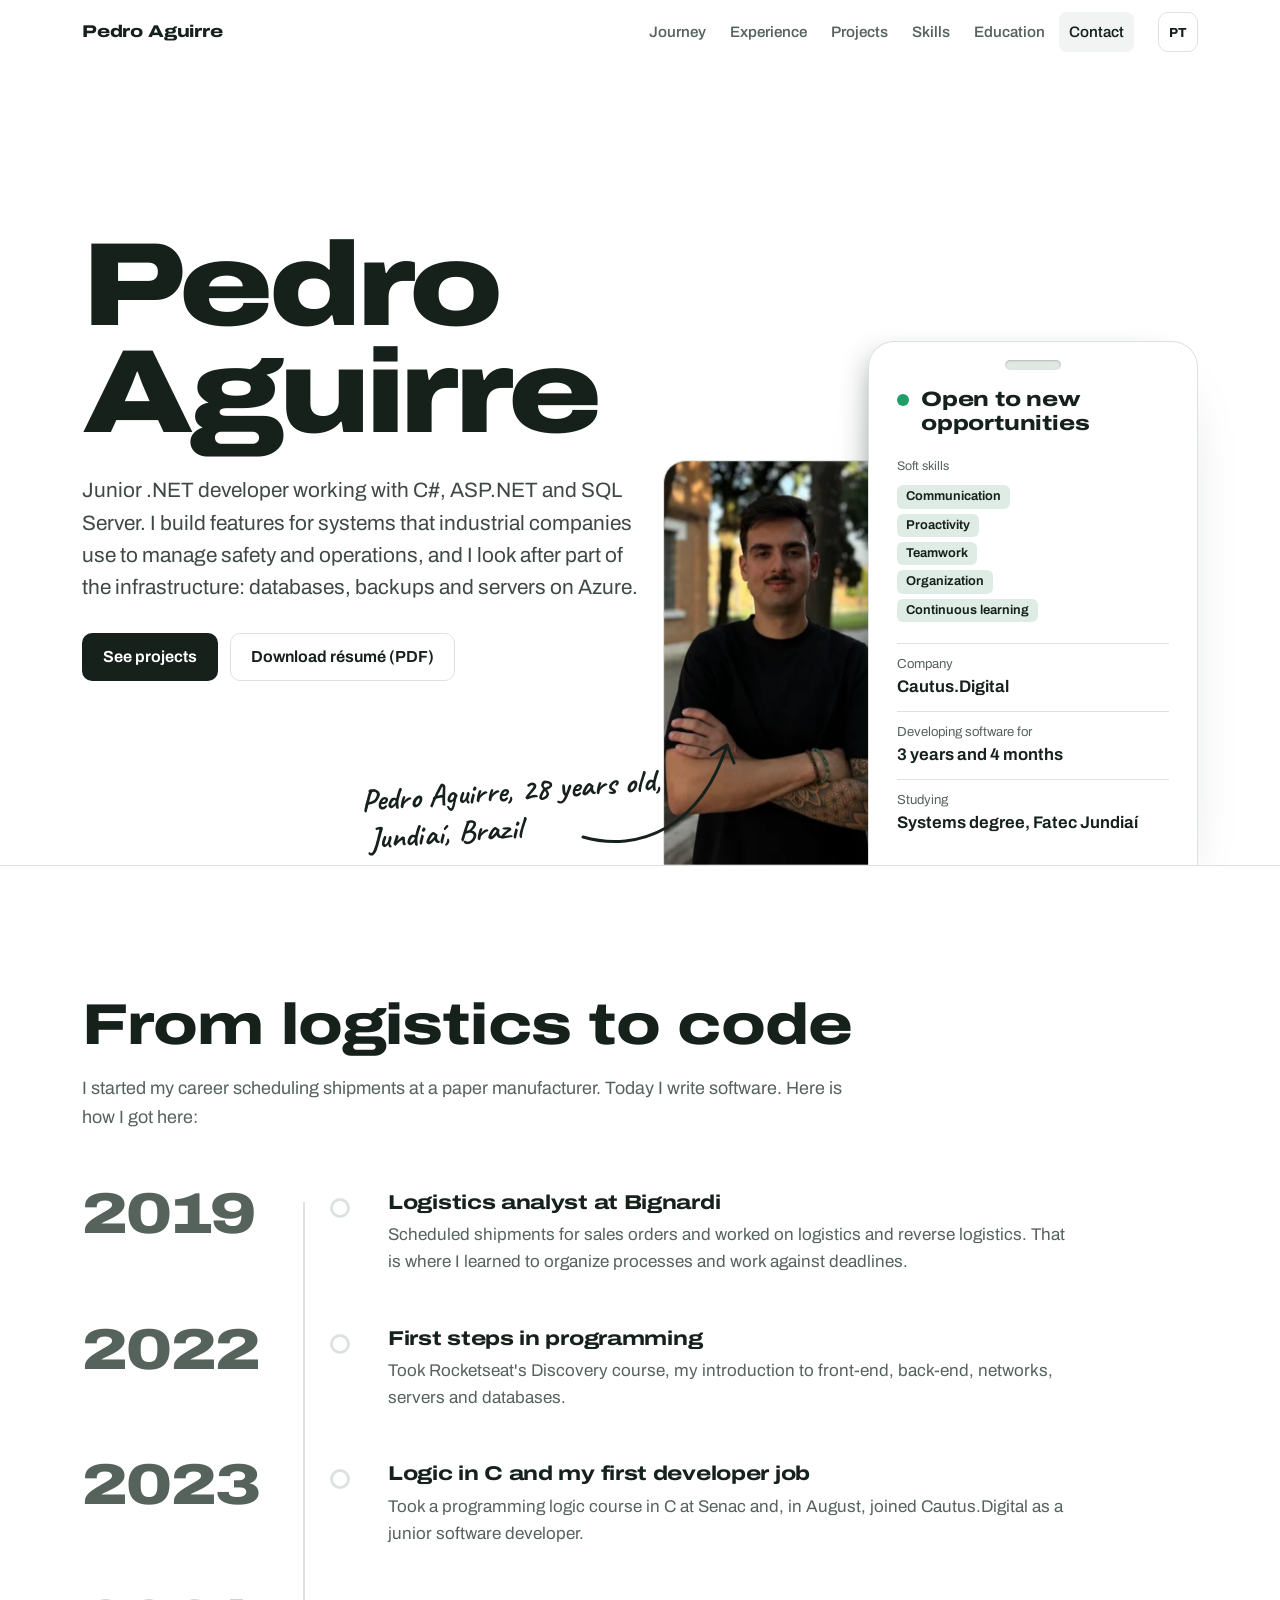
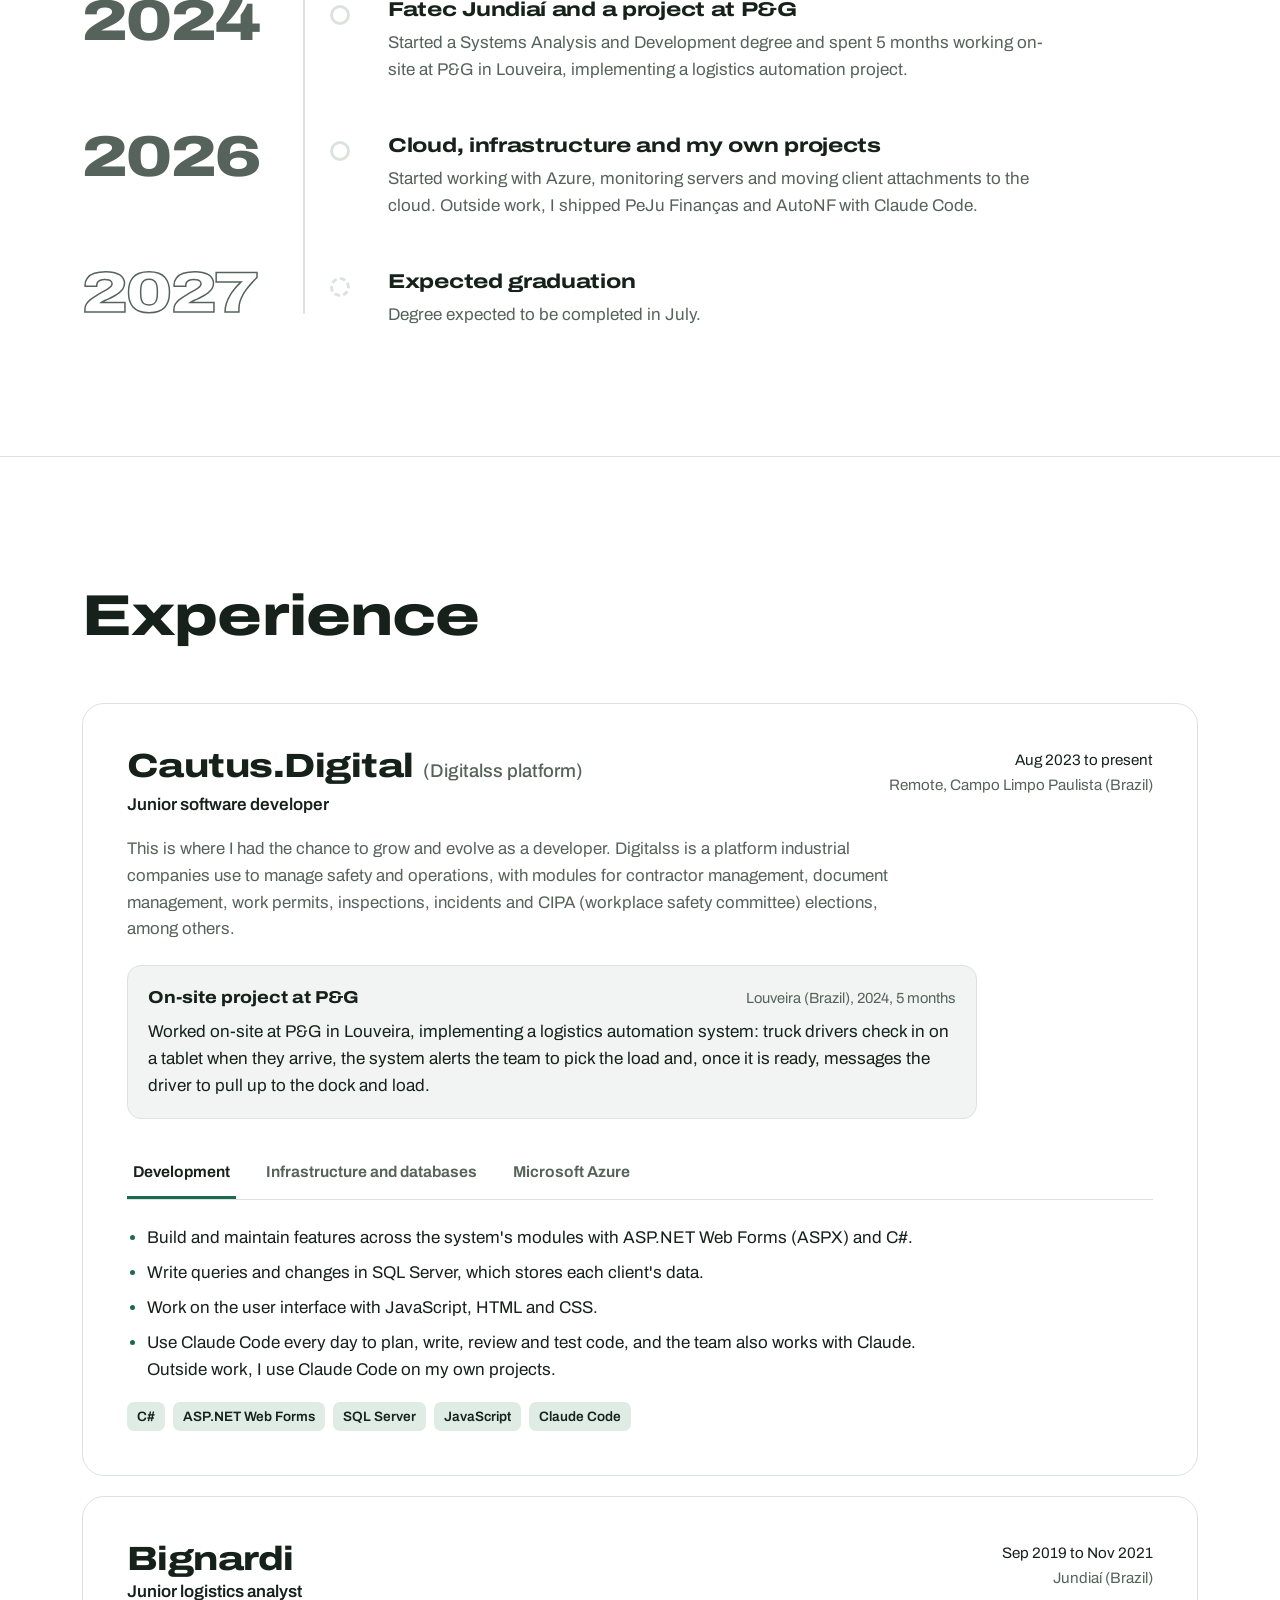
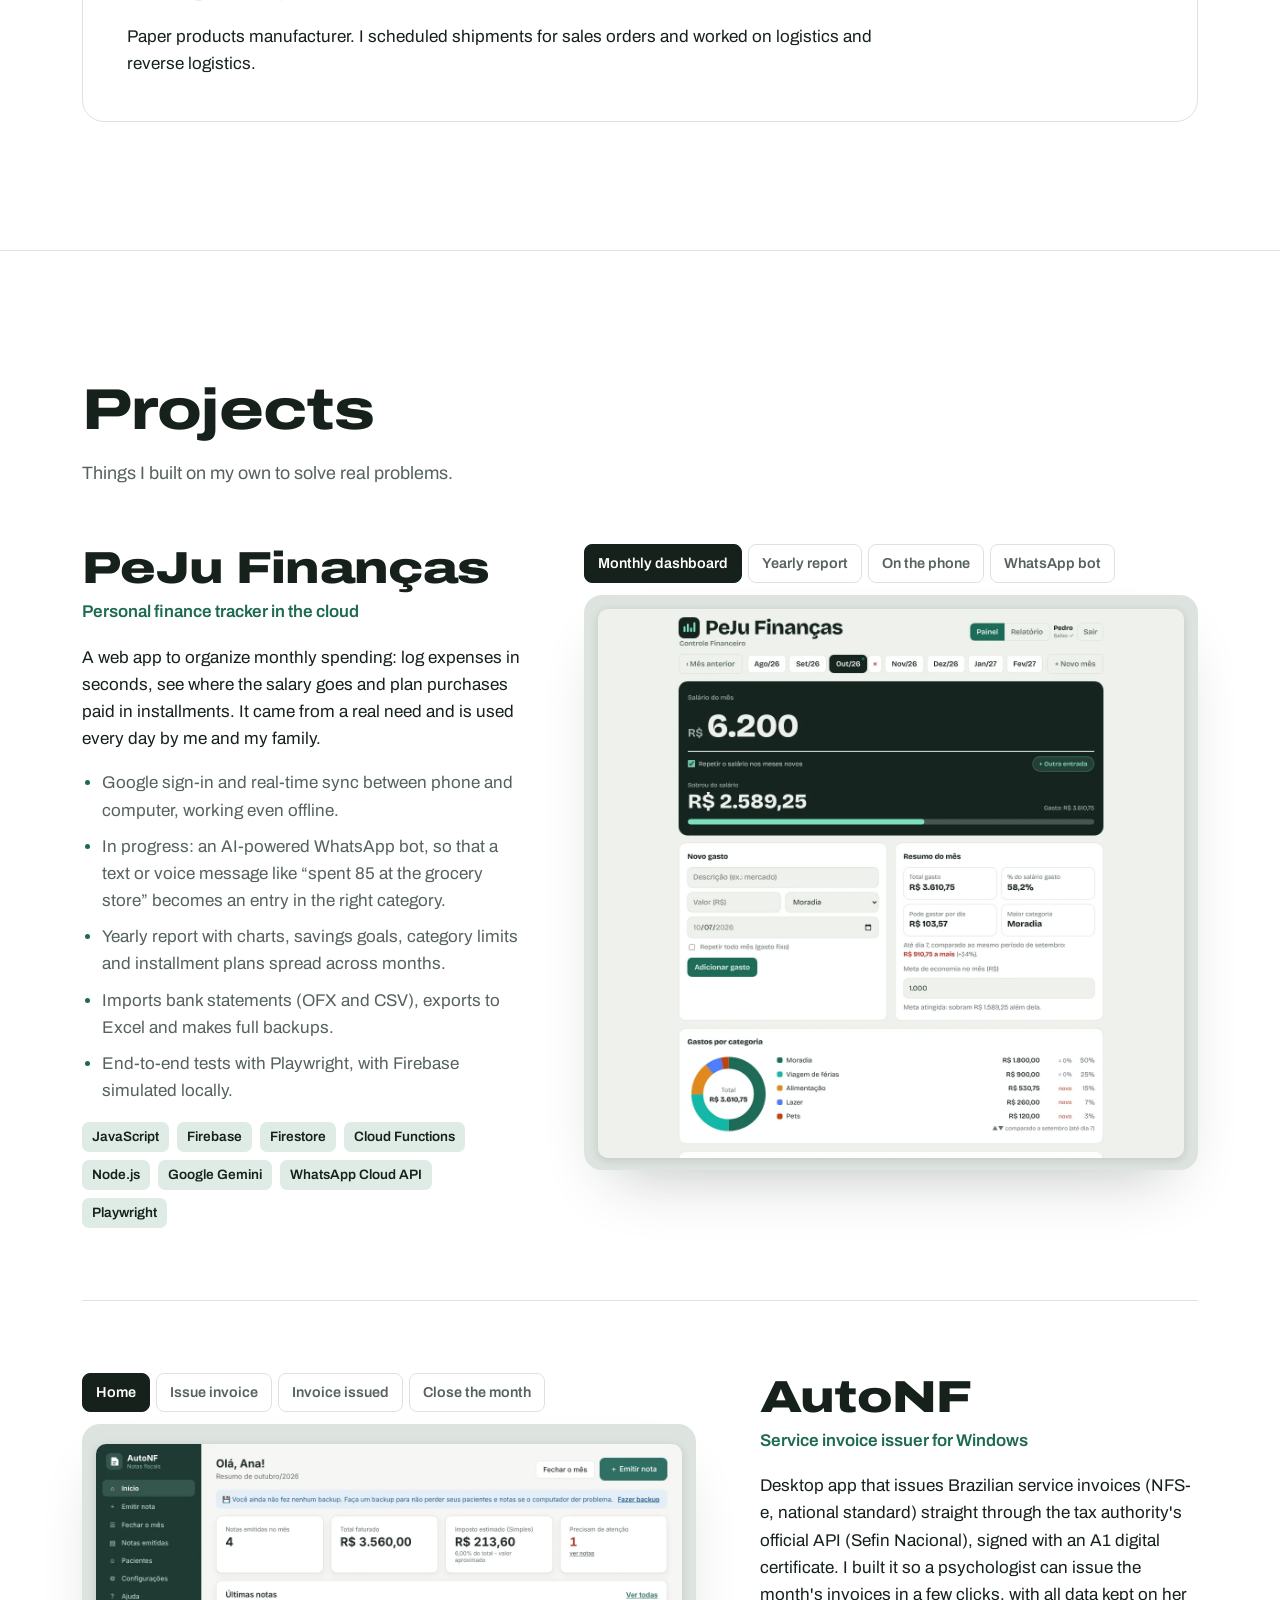
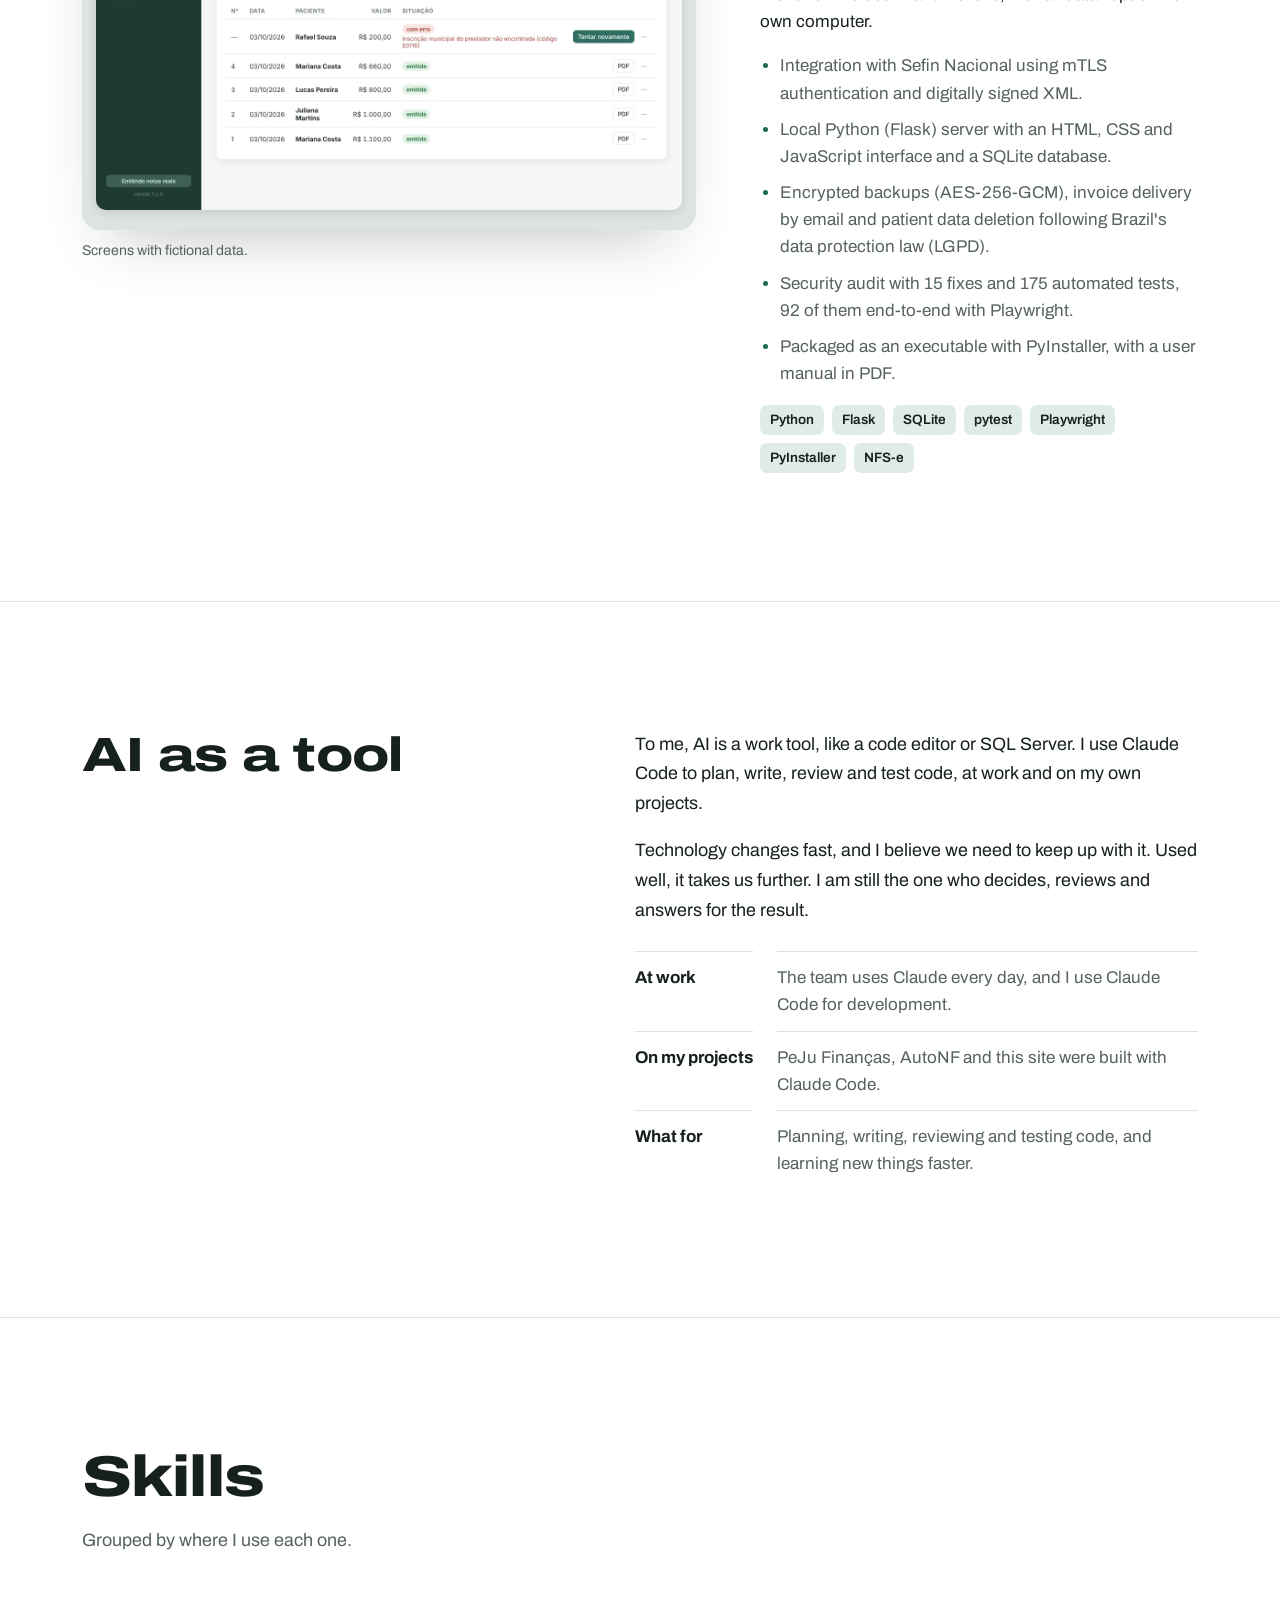
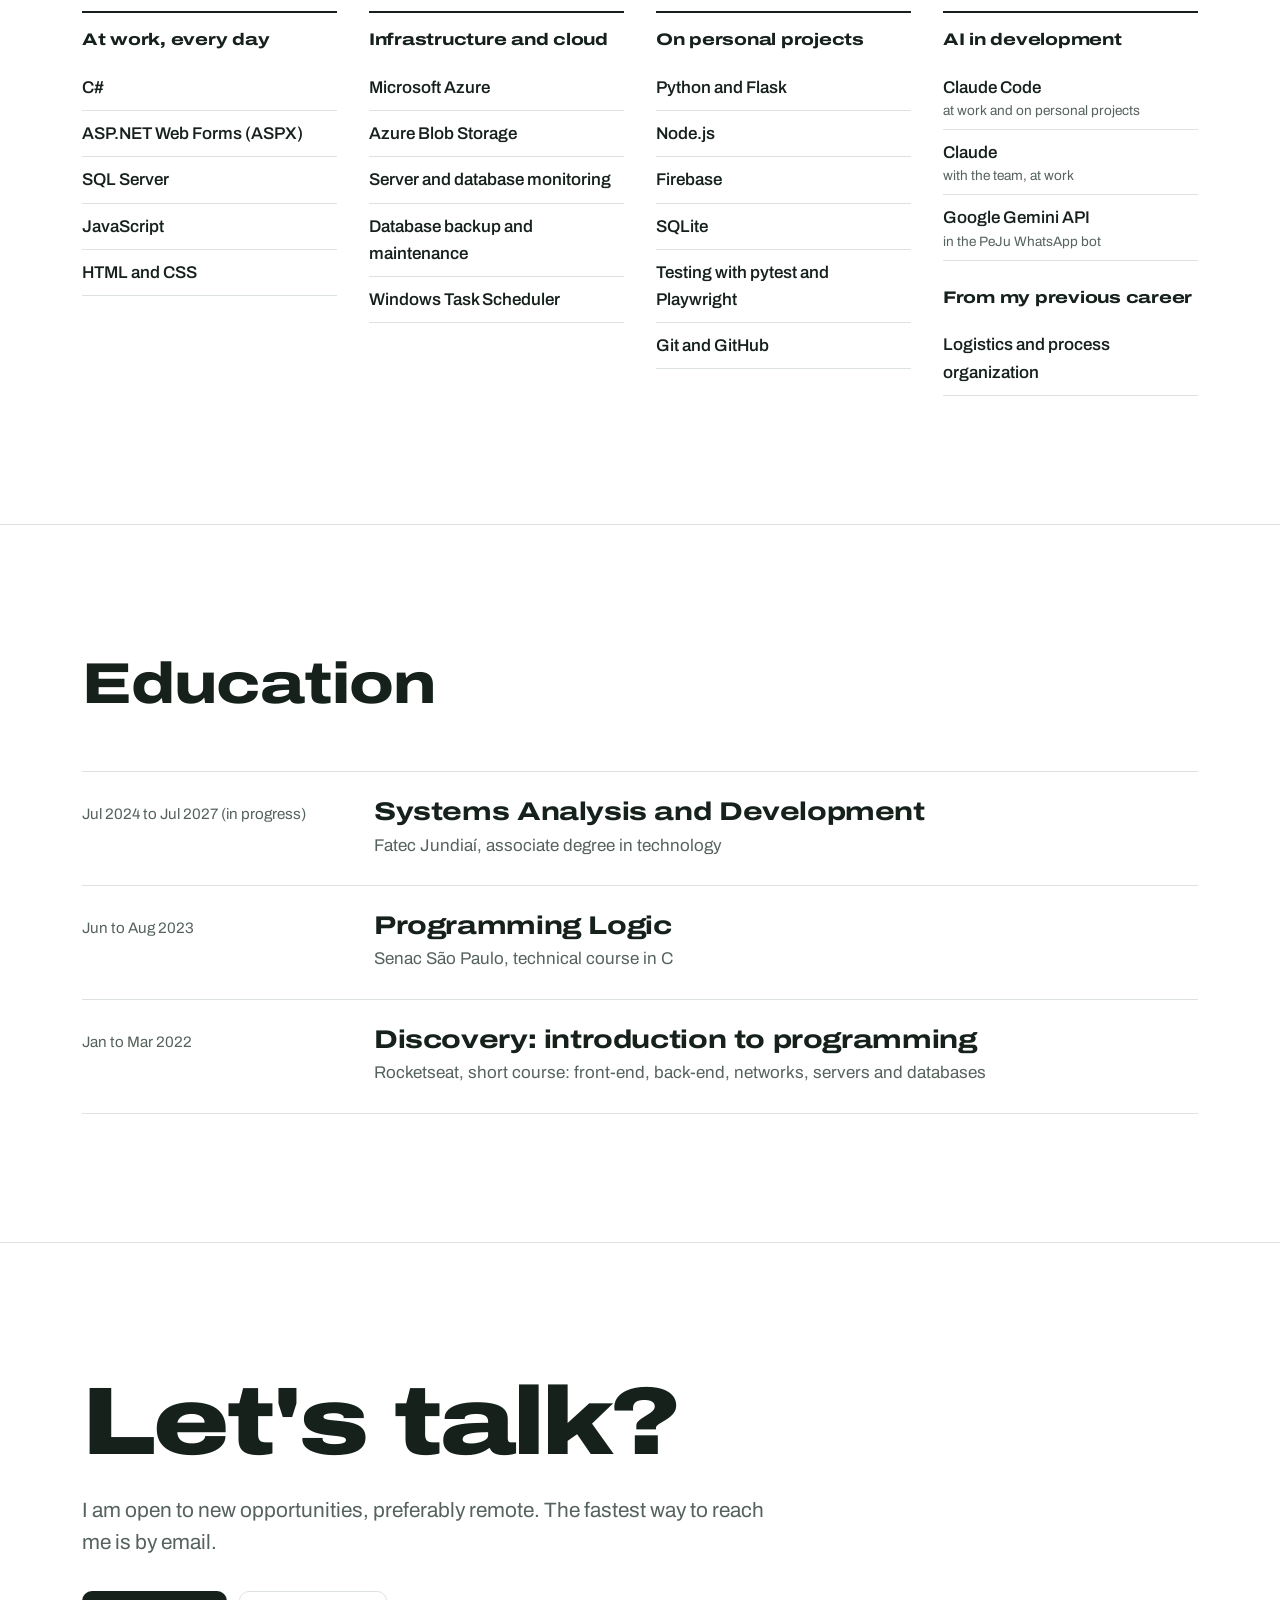
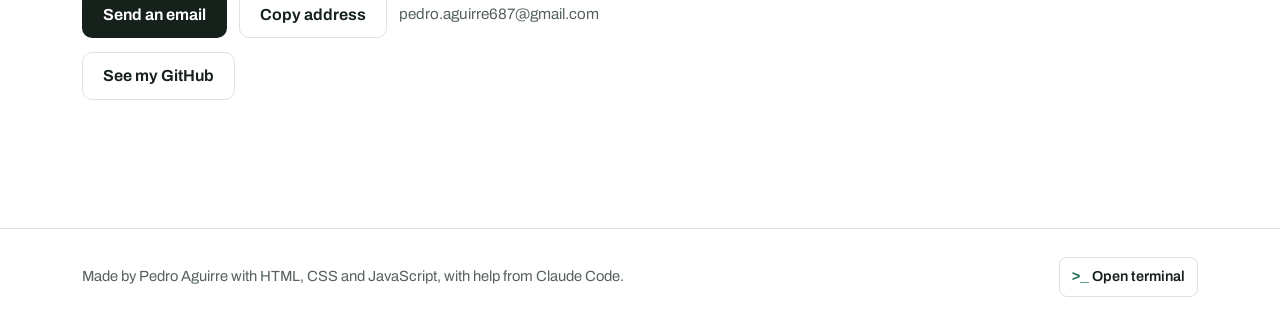
==== commit 3293aec6: "Remove o botão do WhatsApp do contato Co-Authored-By: Claude Opus 5.5 <noreply@anthropic.com> Claude" ====
--- a/index.html
+++ b/index.html
@@ -386,7 +386,7 @@
 <section class="secao contato" id="contato" aria-labelledby="t-contato">
   <div class="sec-in">
     <h2 id="t-contato" data-i18n="cont.titulo">Vamos conversar?</h2>
-    <p class="lead" data-i18n="cont.p">Estou aberto a novas oportunidades, de preferência remotas. O jeito mais rápido de falar comigo é por e-mail ou WhatsApp.</p>
+    <p class="lead" data-i18n="cont.p">Estou aberto a novas oportunidades, de preferência remotas. O jeito mais rápido de falar comigo é por e-mail.</p>
     <div class="contato-lista">
       <div class="contato-item">
         <a class="btn btn-pri" href="mailto:pedro.aguirre687@gmail.com" data-i18n="cont.email">Enviar e-mail</a>
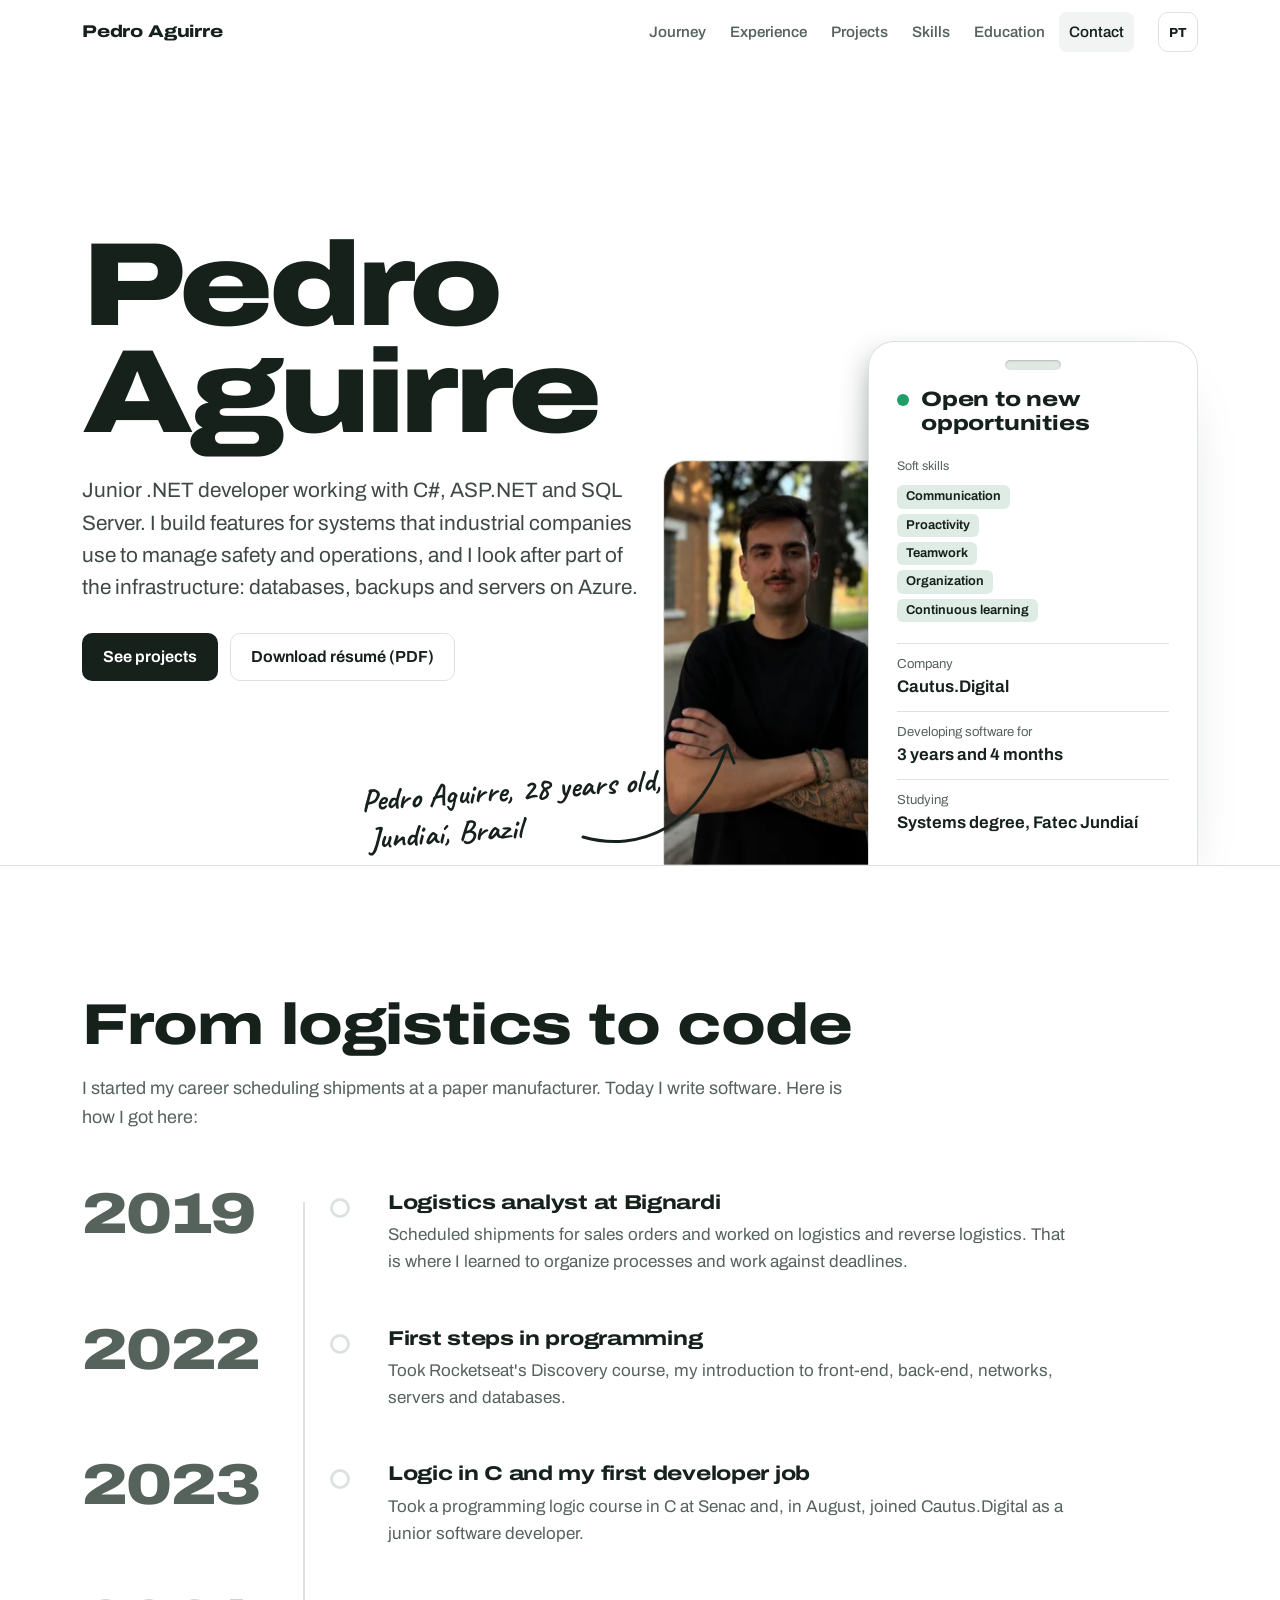
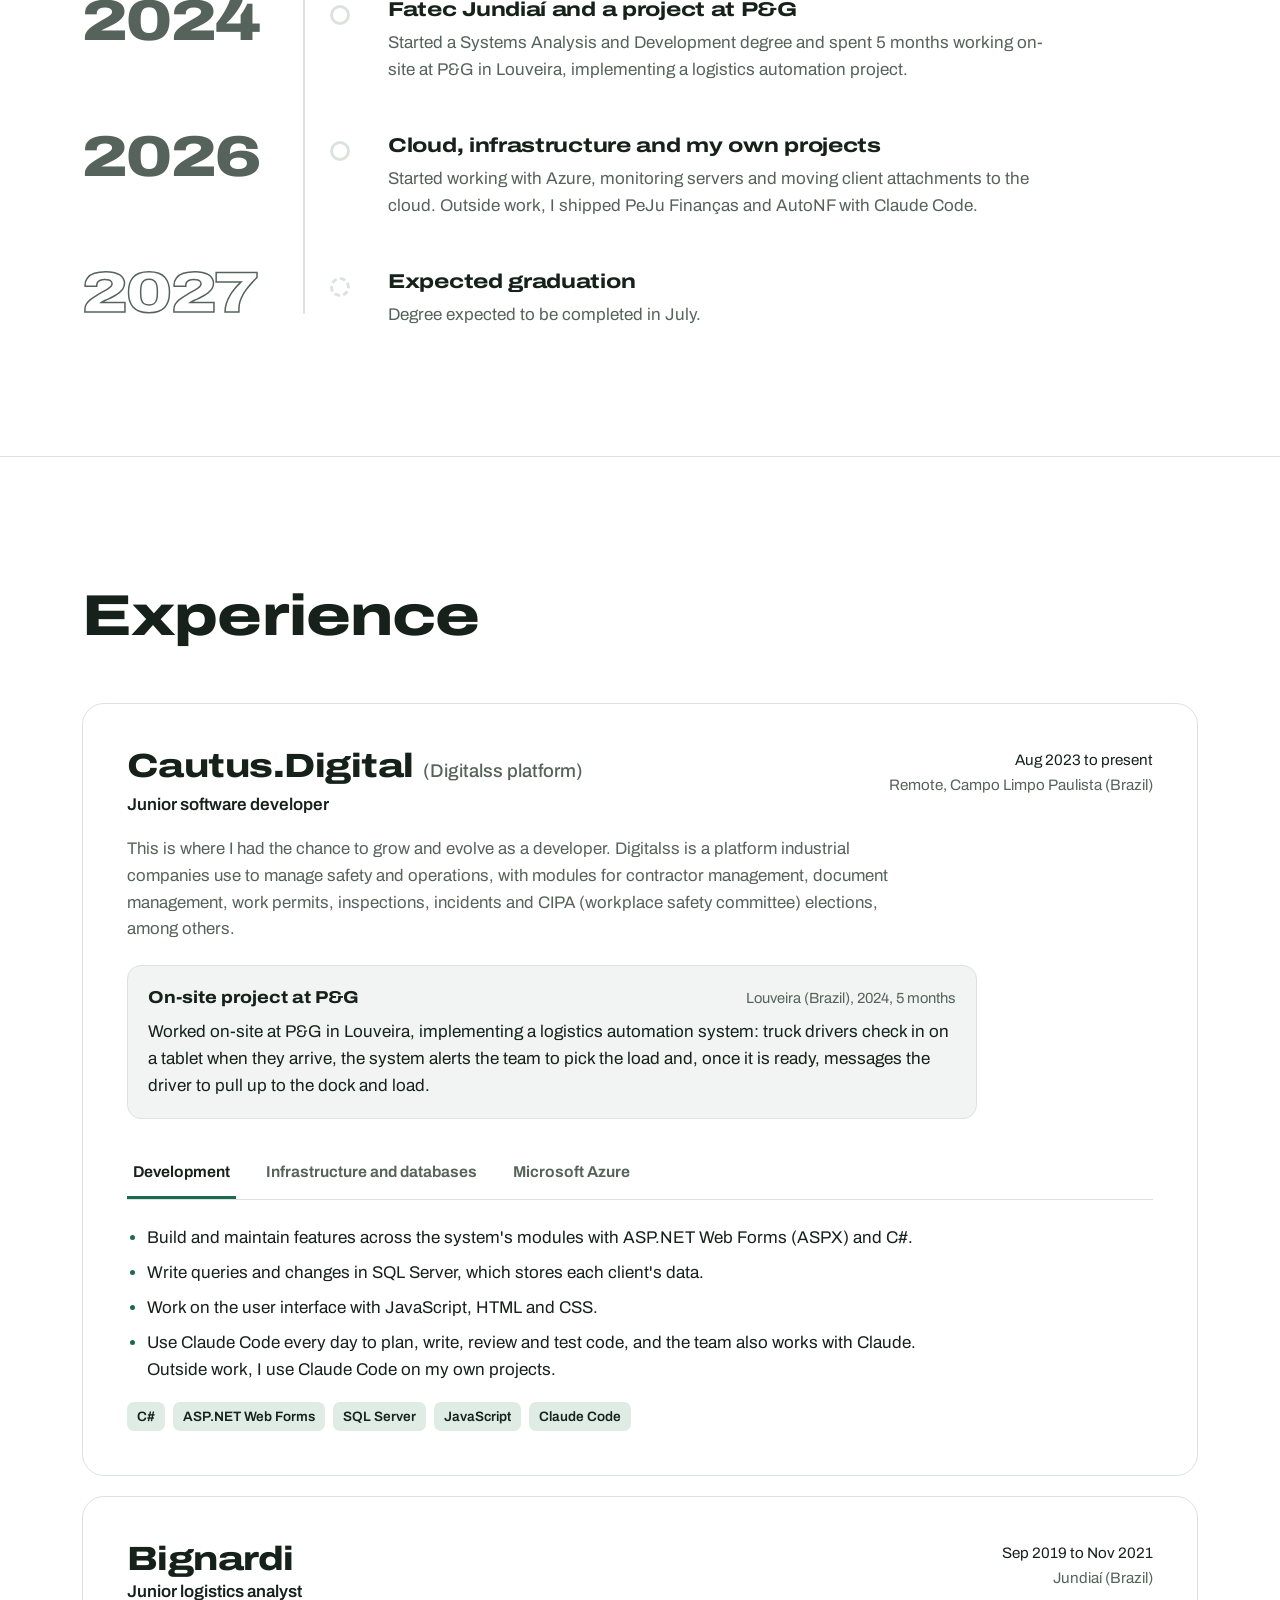
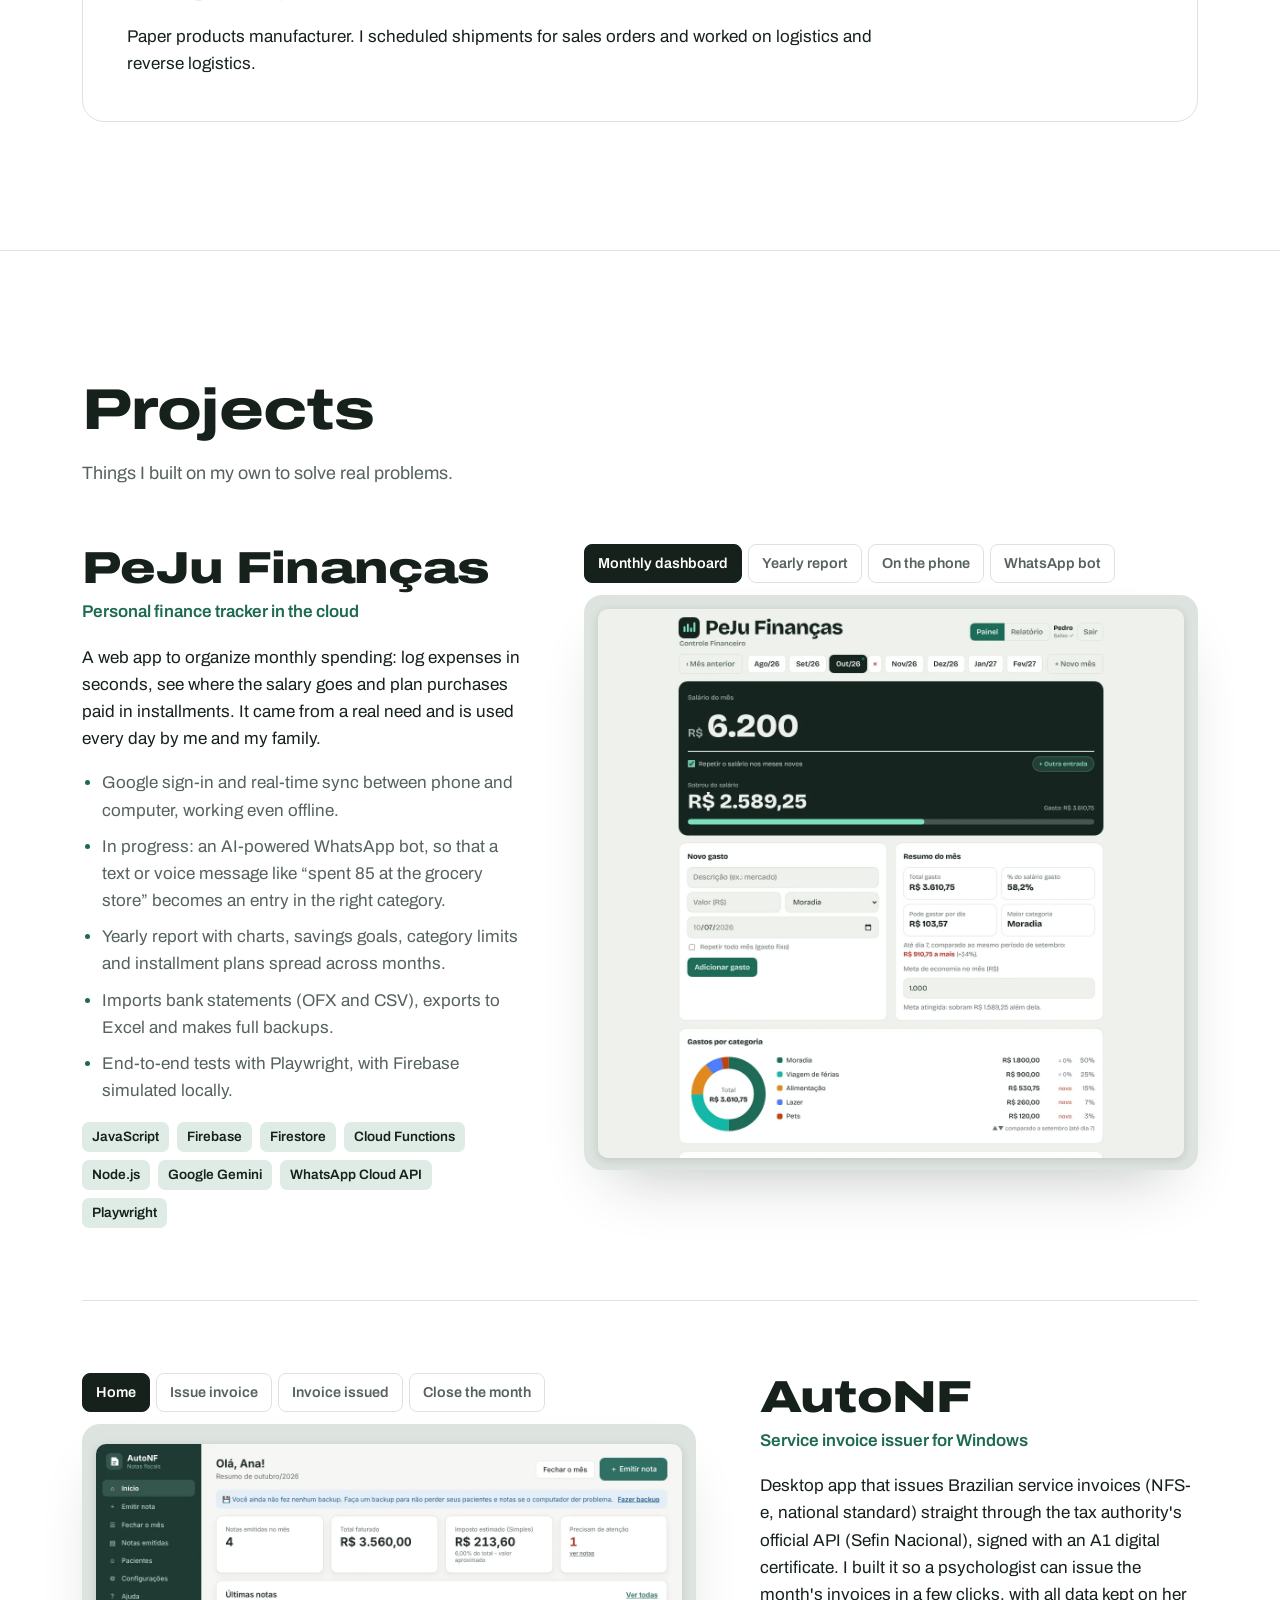
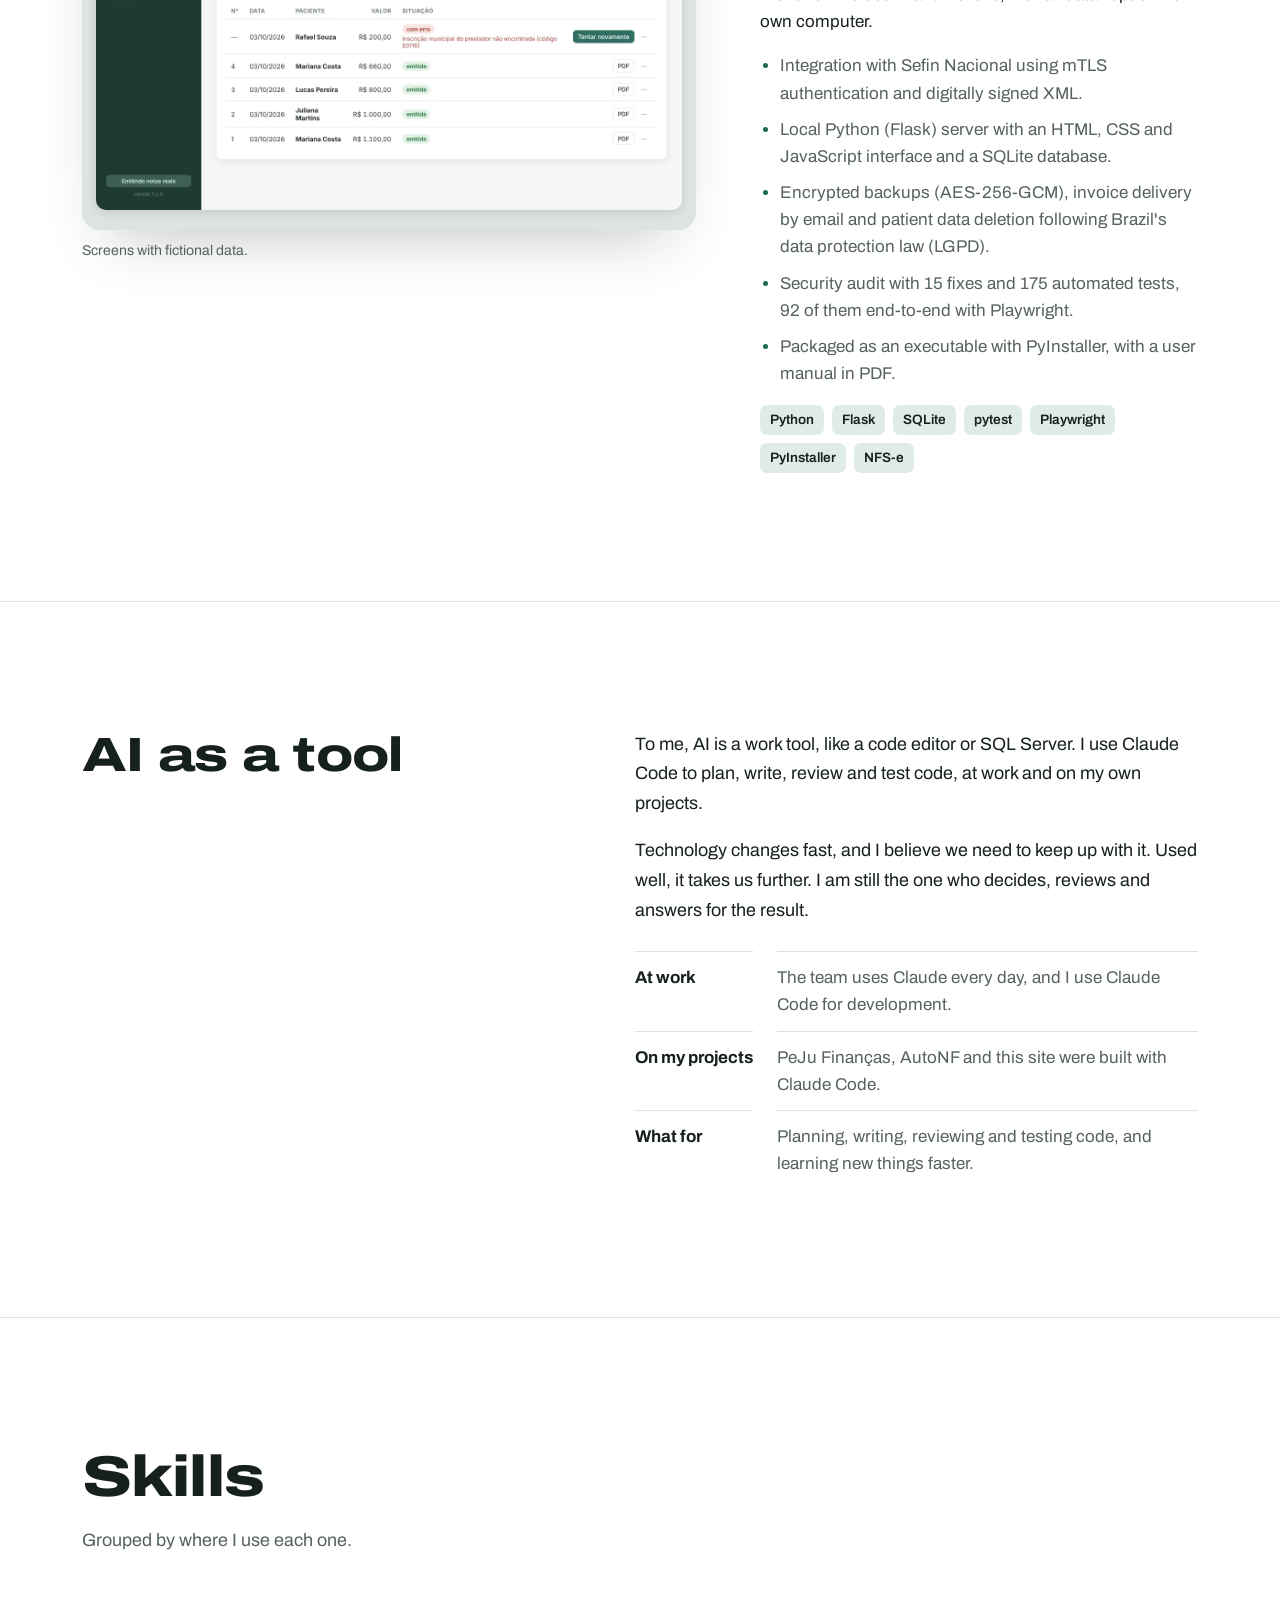
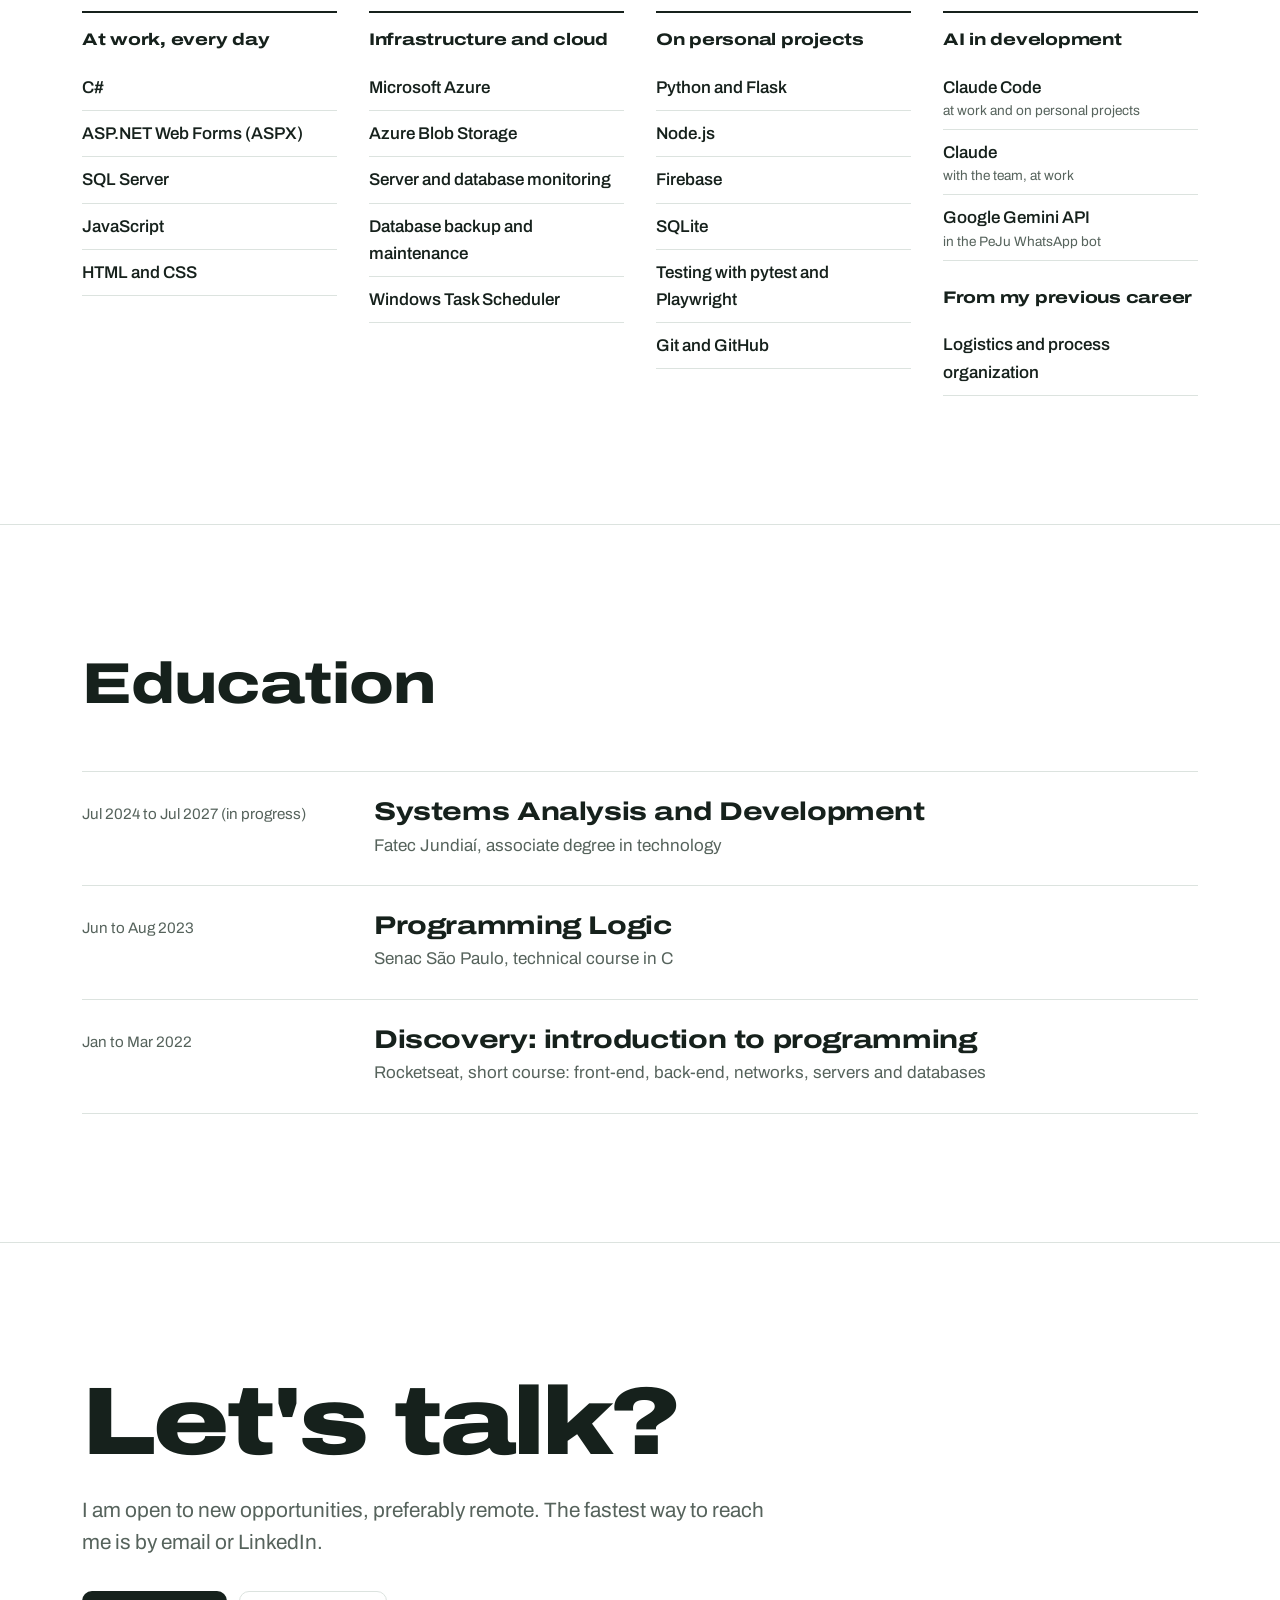
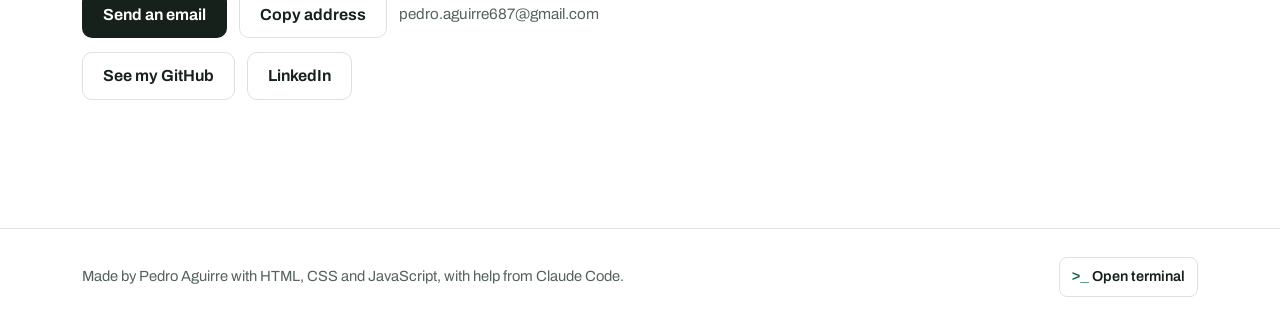
==== commit bfefa0d0: "Adiciona o LinkedIn ao site e aos currículos Co-Authored-By: Claude Opus 5.5 <noreply@anthropic.com>" ====
--- a/index.html
+++ b/index.html
@@ -386,7 +386,7 @@
 <section class="secao contato" id="contato" aria-labelledby="t-contato">
   <div class="sec-in">
     <h2 id="t-contato" data-i18n="cont.titulo">Vamos conversar?</h2>
-    <p class="lead" data-i18n="cont.p">Estou aberto a novas oportunidades, de preferência remotas. O jeito mais rápido de falar comigo é por e-mail.</p>
+    <p class="lead" data-i18n="cont.p">Estou aberto a novas oportunidades, de preferência remotas. O jeito mais rápido de falar comigo é por e-mail ou LinkedIn.</p>
     <div class="contato-lista">
       <div class="contato-item">
         <a class="btn btn-pri" href="mailto:pedro.aguirre687@gmail.com" data-i18n="cont.email">Enviar e-mail</a>
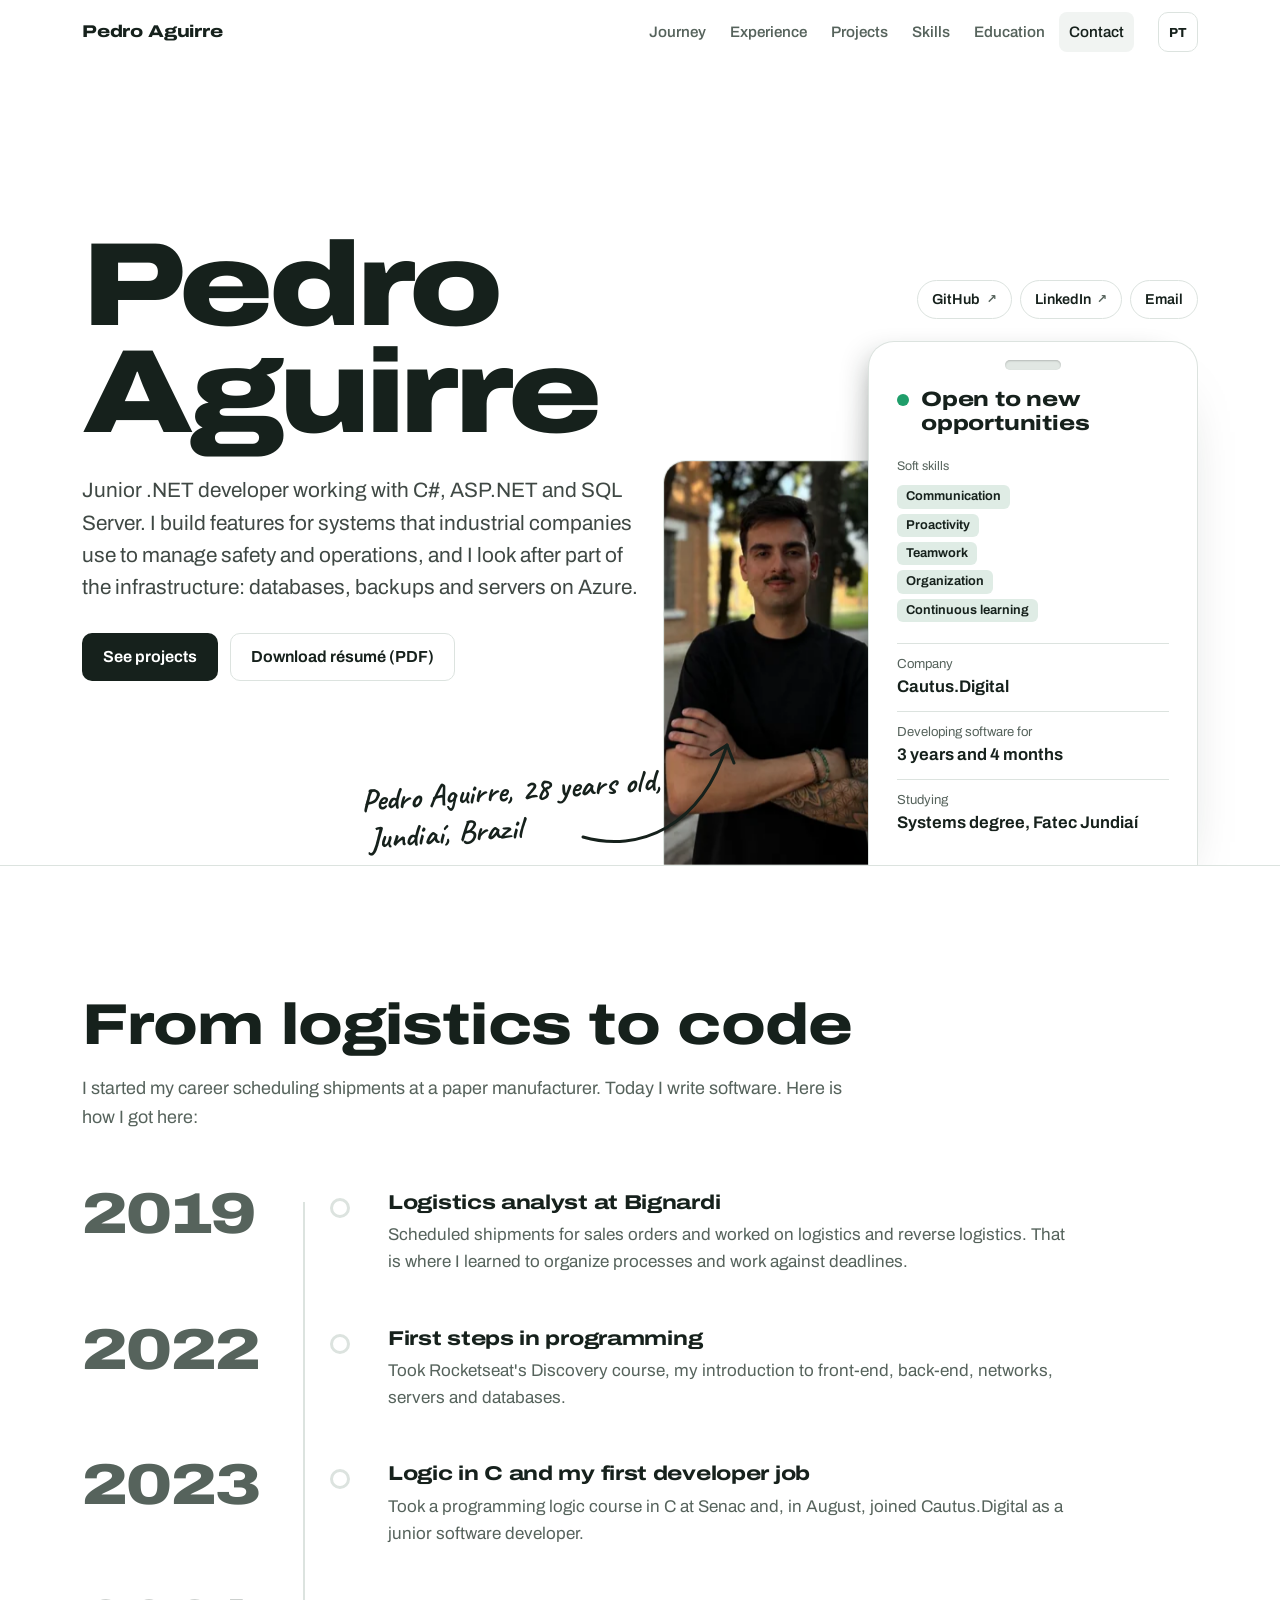
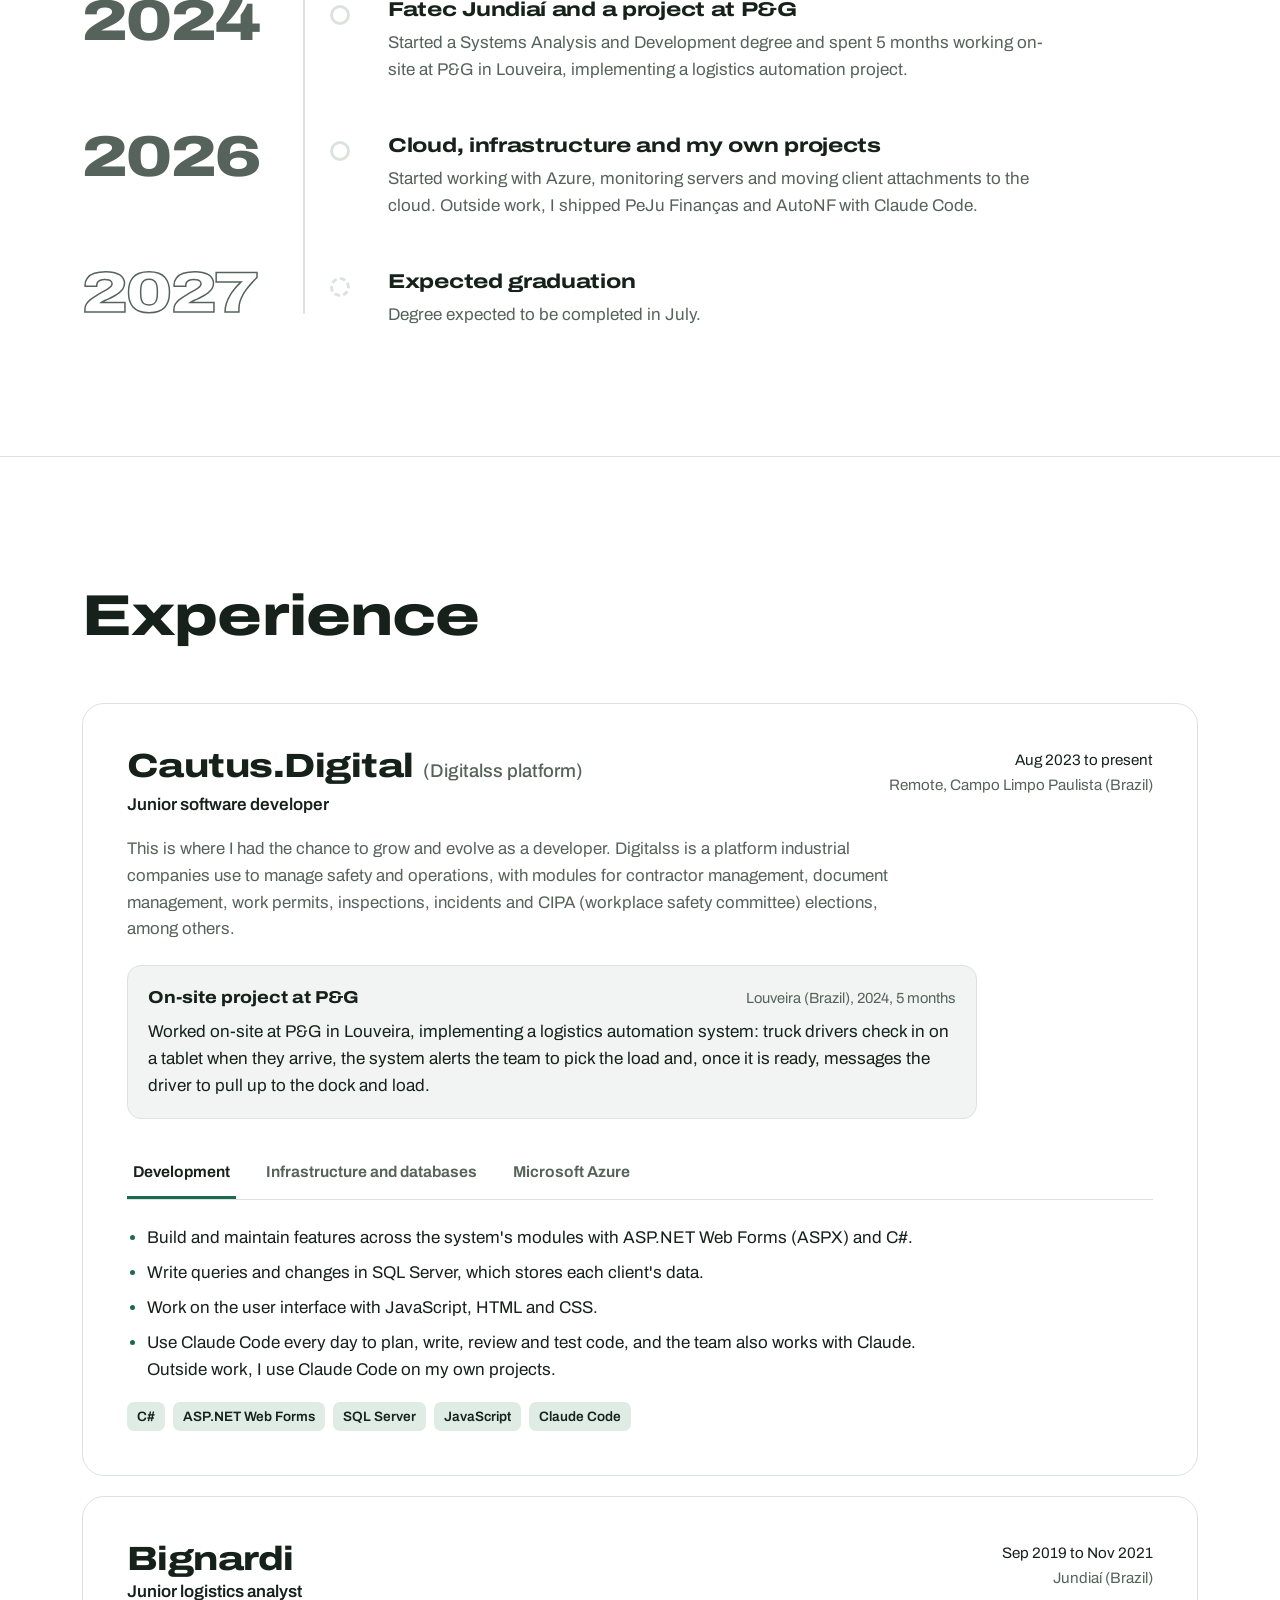
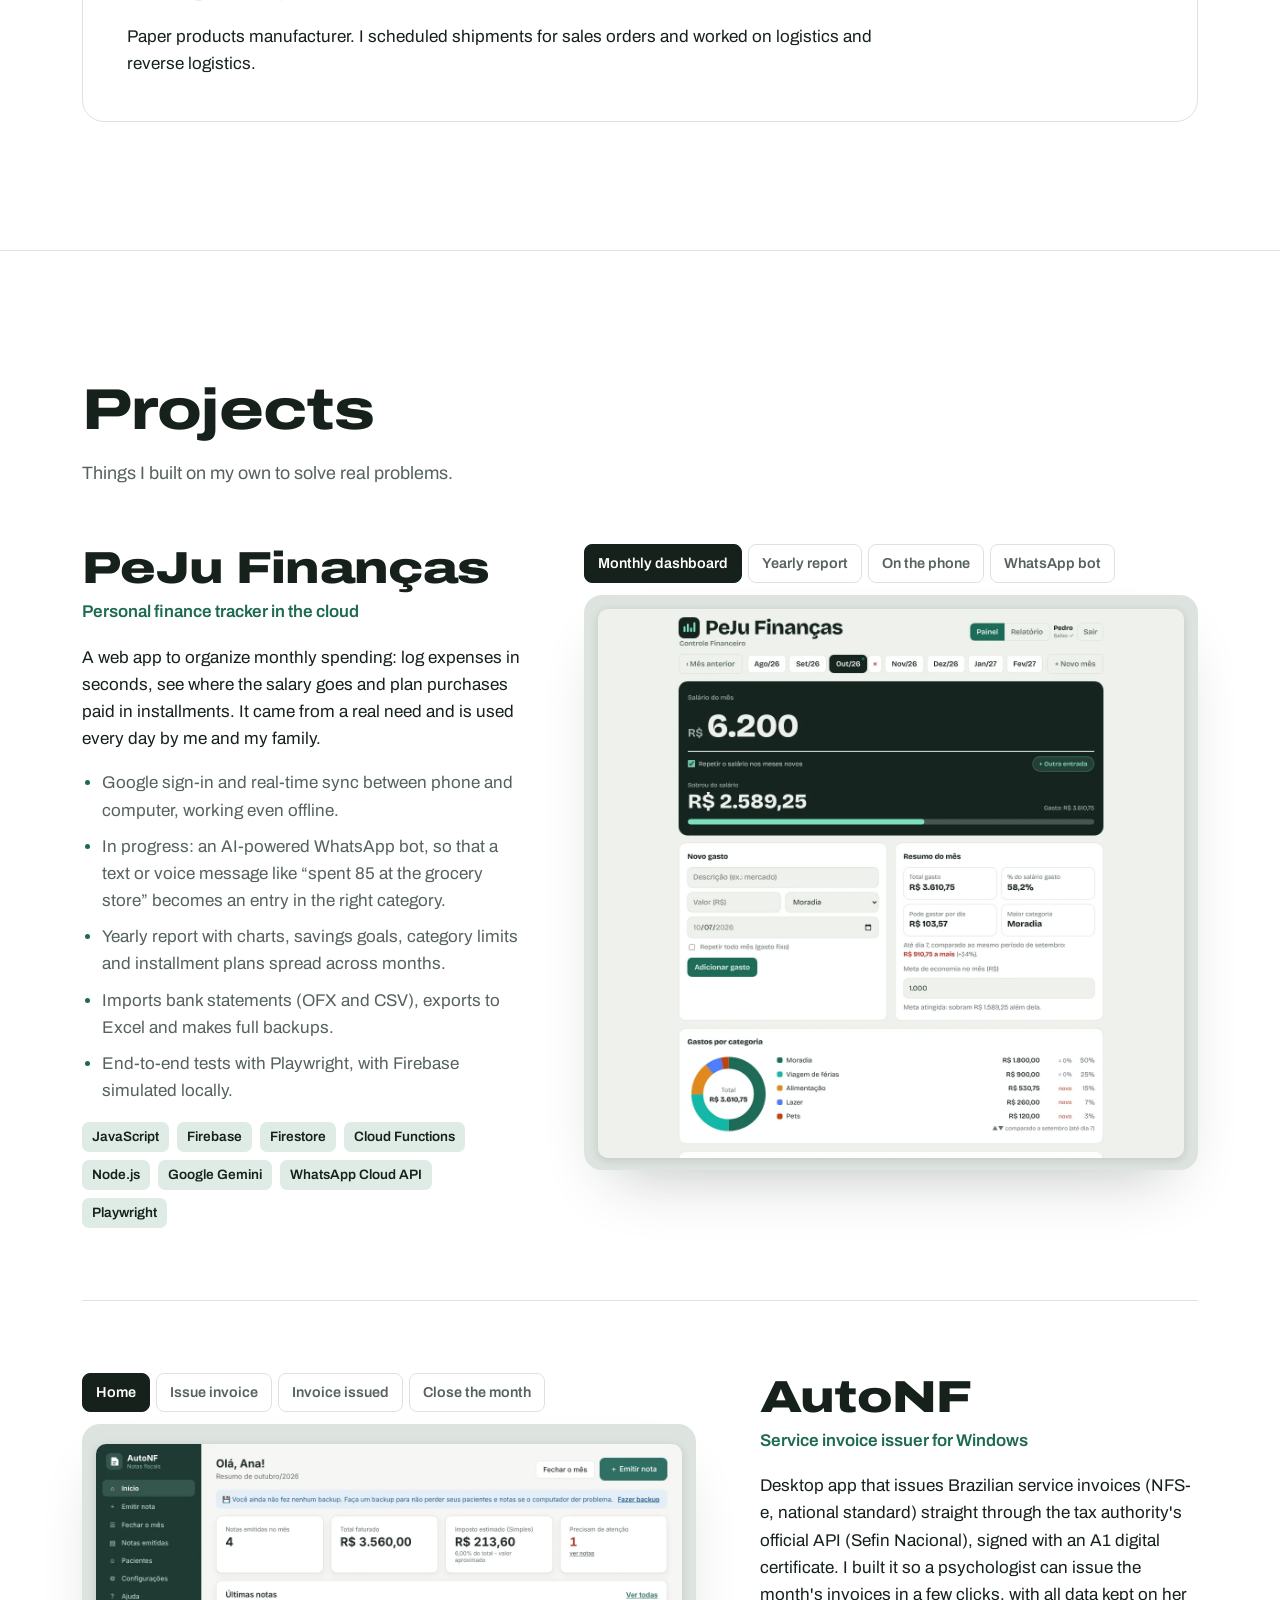
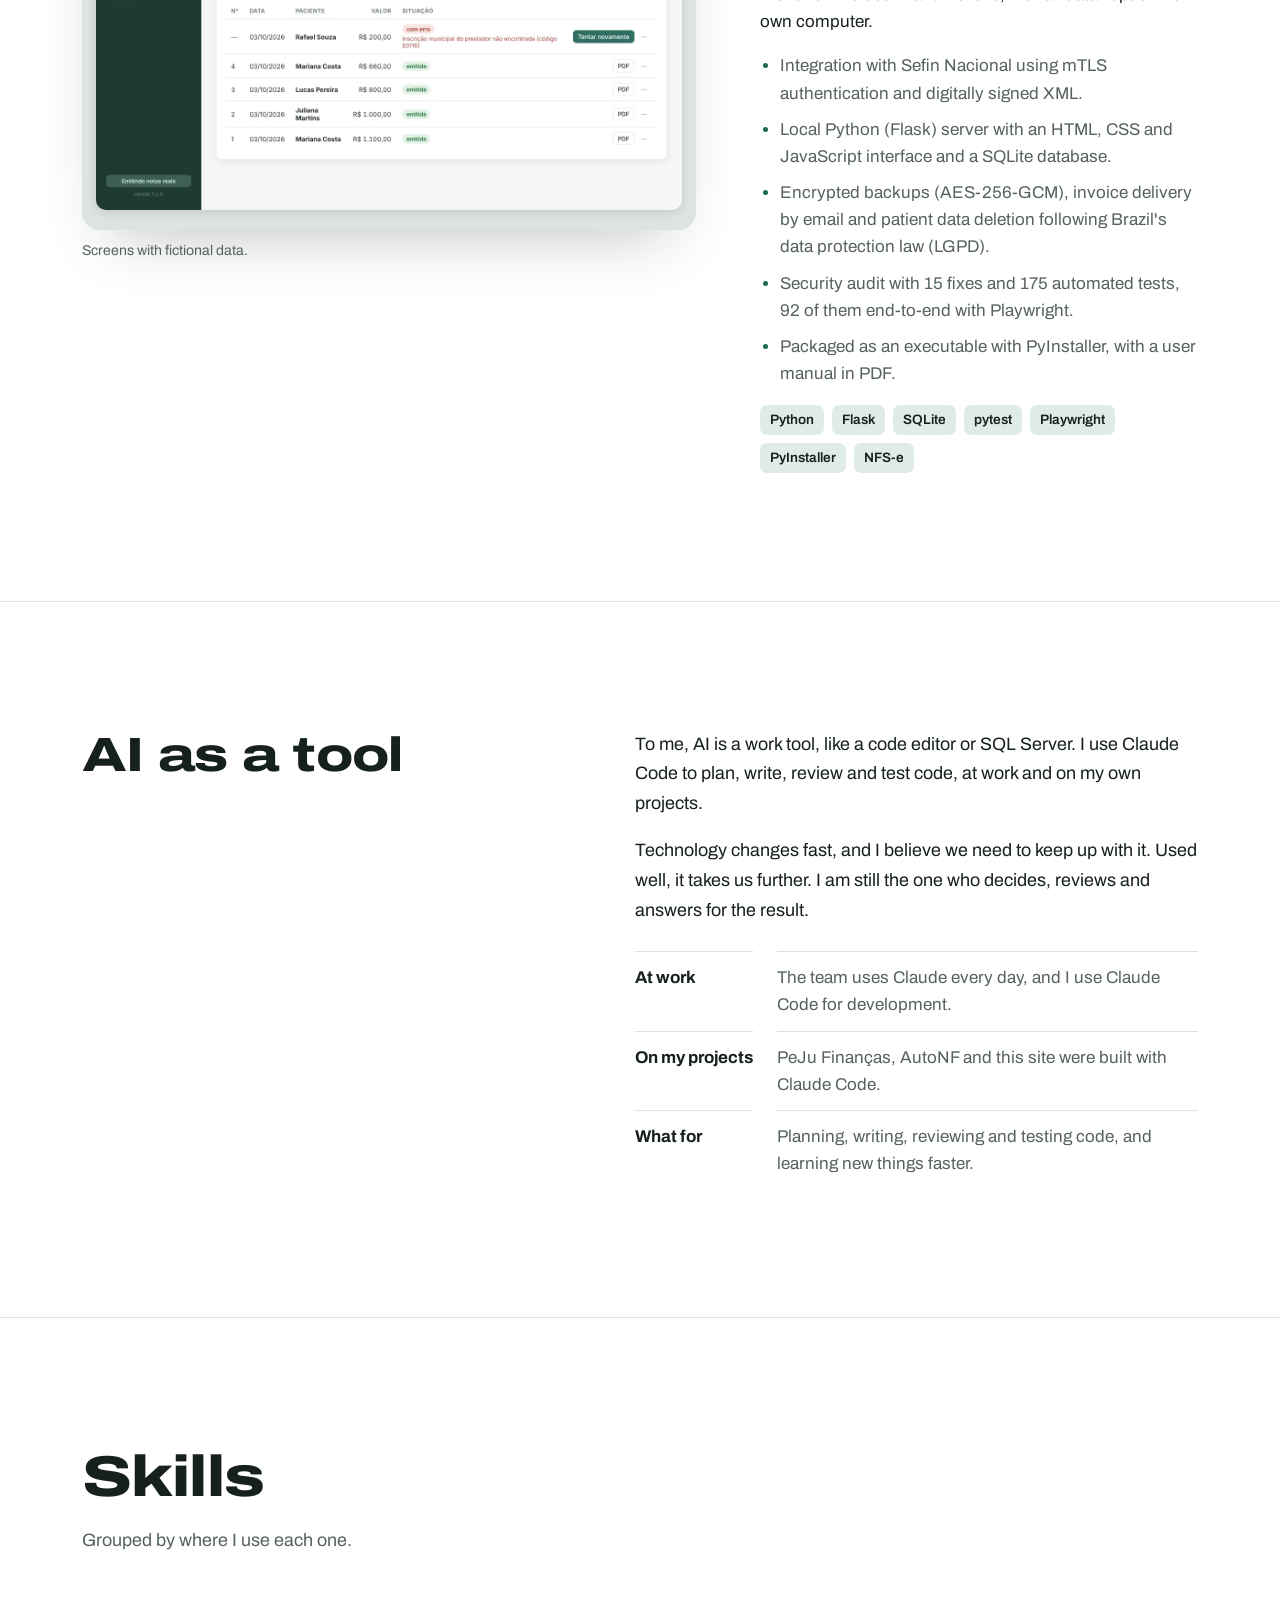
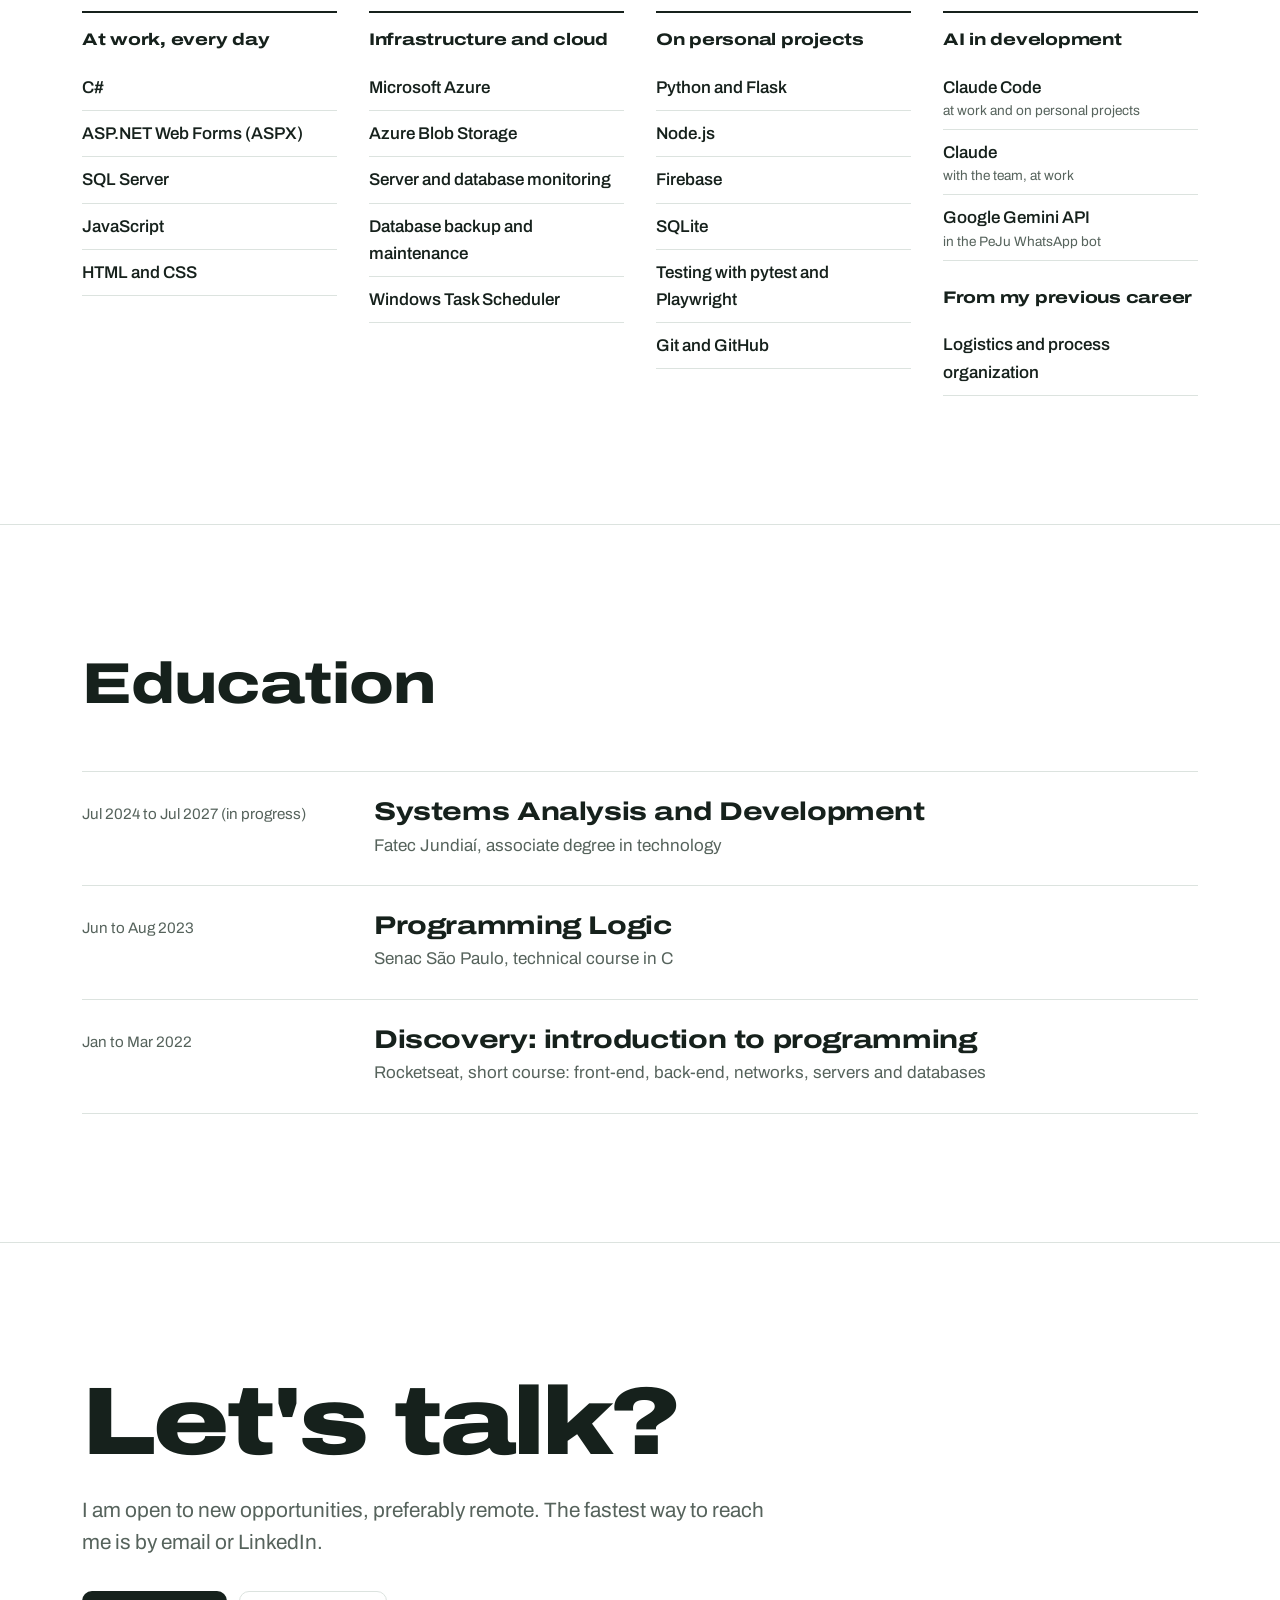
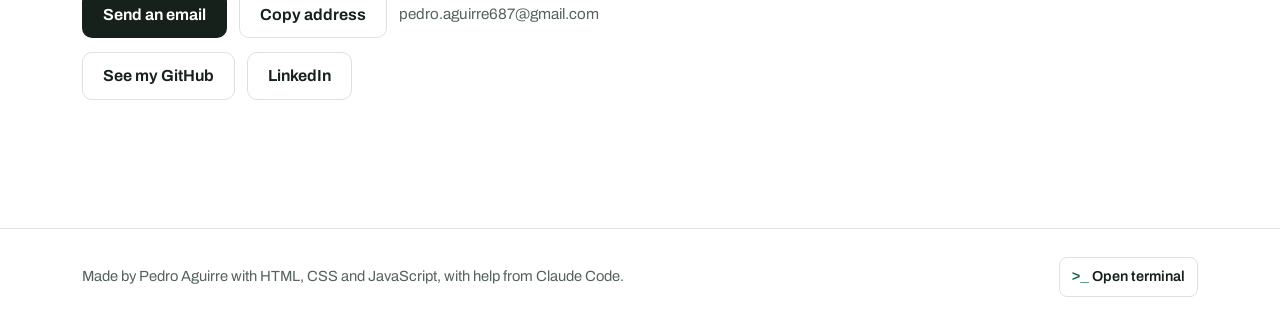
==== commit 39ed0933: "Adiciona links de GitHub, LinkedIn e e-mail no topo Co-Authored-By: Claude Opus 5.5 <noreply@anthrop" ====
--- a/index.html
+++ b/index.html
@@ -51,6 +51,11 @@
         <a class="btn btn-pri" href="#projetos" data-i18n="hero.projetos">Ver projetos</a>
         <a class="btn btn-sec" id="btn-cv" href="assets/cv/curriculo-pedro-aguirre.pdf" download data-i18n="hero.cv">Baixar currículo (PDF)</a>
       </div>
+      <nav class="hero-links" aria-label="Contatos" data-i18n-attr="aria-label:hero.links">
+        <a href="https://github.com/Pedroaguirree" target="_blank" rel="noopener">GitHub <span aria-hidden="true">↗</span></a>
+        <a href="https://www.linkedin.com/in/pedroaguirredev/" target="_blank" rel="noopener">LinkedIn <span aria-hidden="true">↗</span></a>
+        <a href="mailto:pedro.aguirre687@gmail.com" data-i18n="hero.email">E-mail</a>
+      </nav>
     </div>
 
     <div class="palco" id="palco">
--- a/assets/css/style.css
+++ b/assets/css/style.css
@@ -106,6 +106,22 @@
 .lead { font-size: clamp(1.08rem, 1.7vw, 1.3rem); line-height: 1.55; max-width: 34em; color: var(--mute); }
 .hero .lead { color: var(--ink); opacity: .82; max-width: 27em; }
 .acoes { display: flex; flex-wrap: wrap; gap: 12px; margin-top: 30px; }
+.hero-links { display: flex; flex-wrap: wrap; gap: 8px; margin-top: 16px; }
+.hero-links a {
+  display: inline-flex; align-items: center; gap: 6px; padding: 7px 14px;
+  border: 1px solid var(--line); border-radius: 999px; background: var(--paper);
+  color: var(--ink); font-weight: 600; font-size: .9rem; text-decoration: none;
+  transition: border-color .15s;
+}
+.hero-links a:hover { border-color: var(--ink); }
+.hero-links span { color: var(--mute); font-size: .85em; }
+@media (min-width: 861px) {
+  .hero-in { position: relative; }
+  .hero-links { position: absolute; right: var(--gut); bottom: 546px; margin: 0; justify-content: flex-end; }
+}
+@media (min-width: 861px) and (max-width: 1100px) {
+  .hero-links { bottom: 562px; }
+}
 
 .palco {
   --u: .8px;
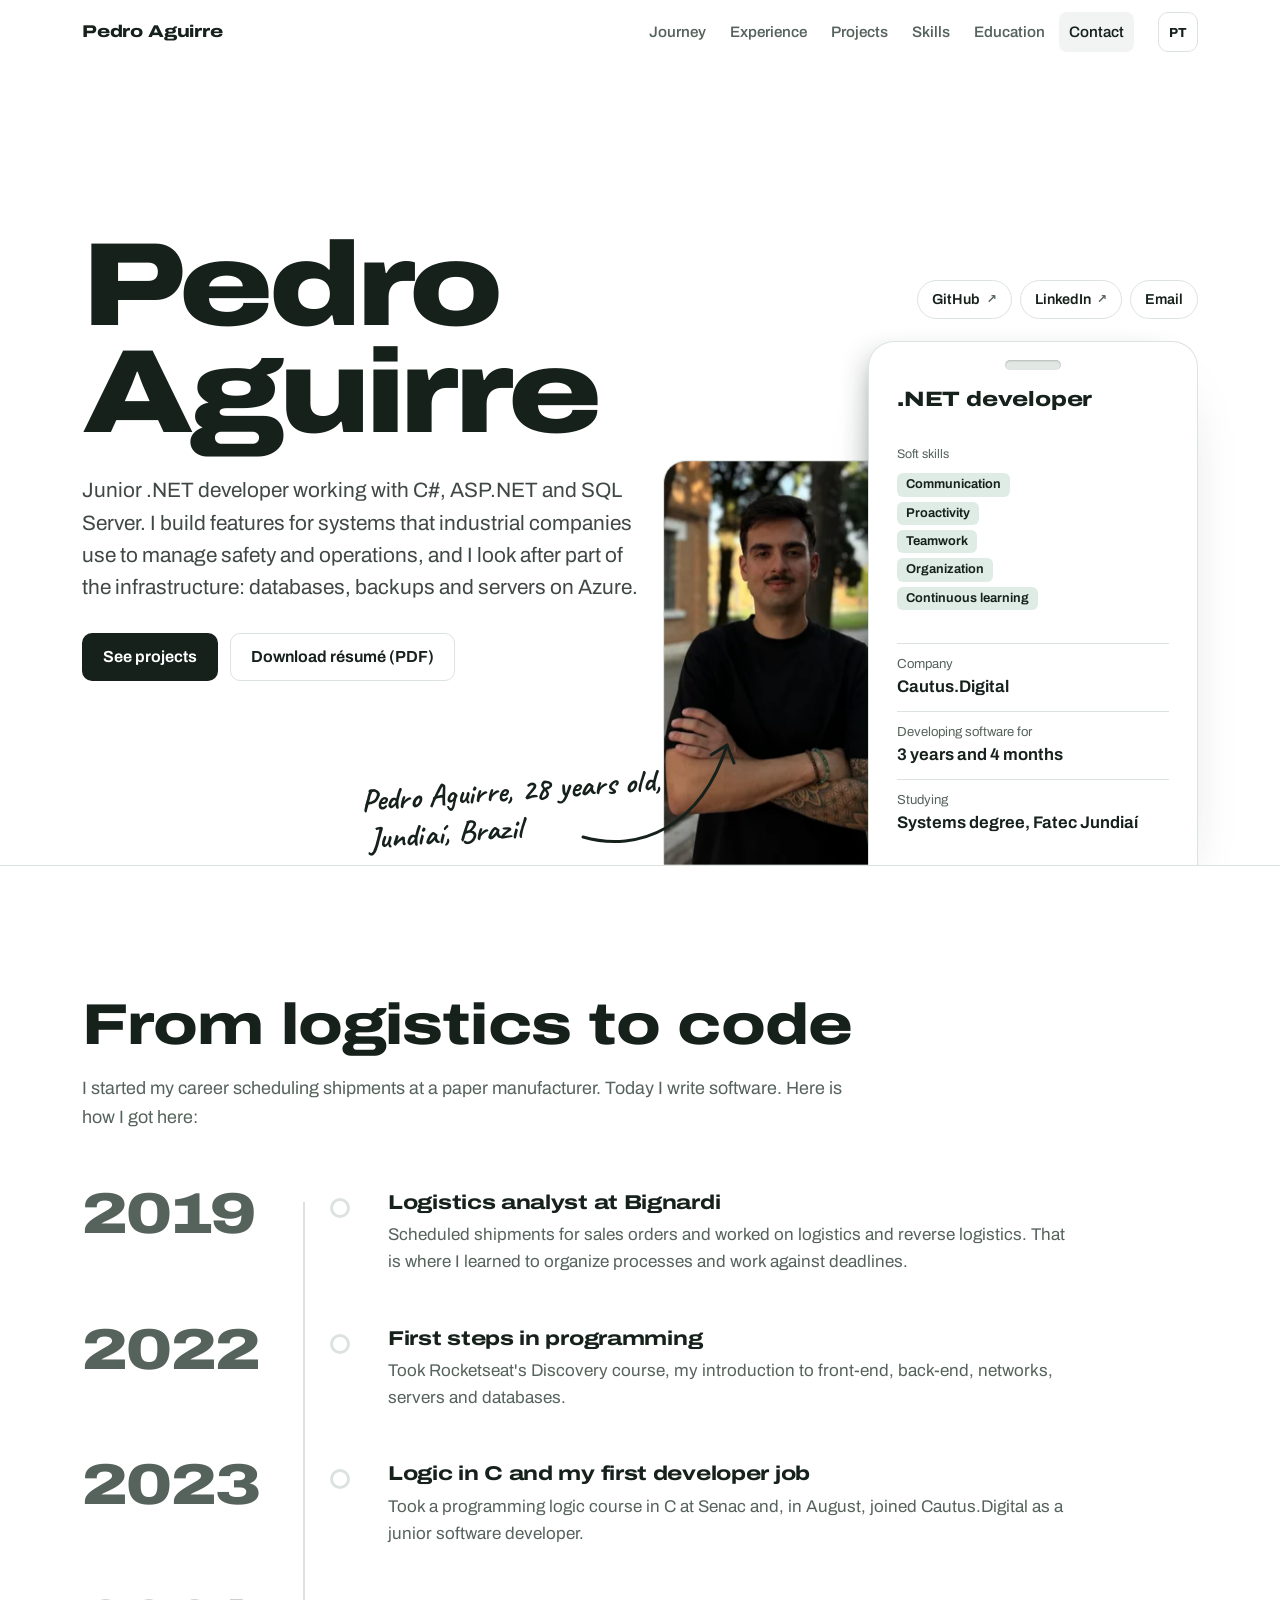
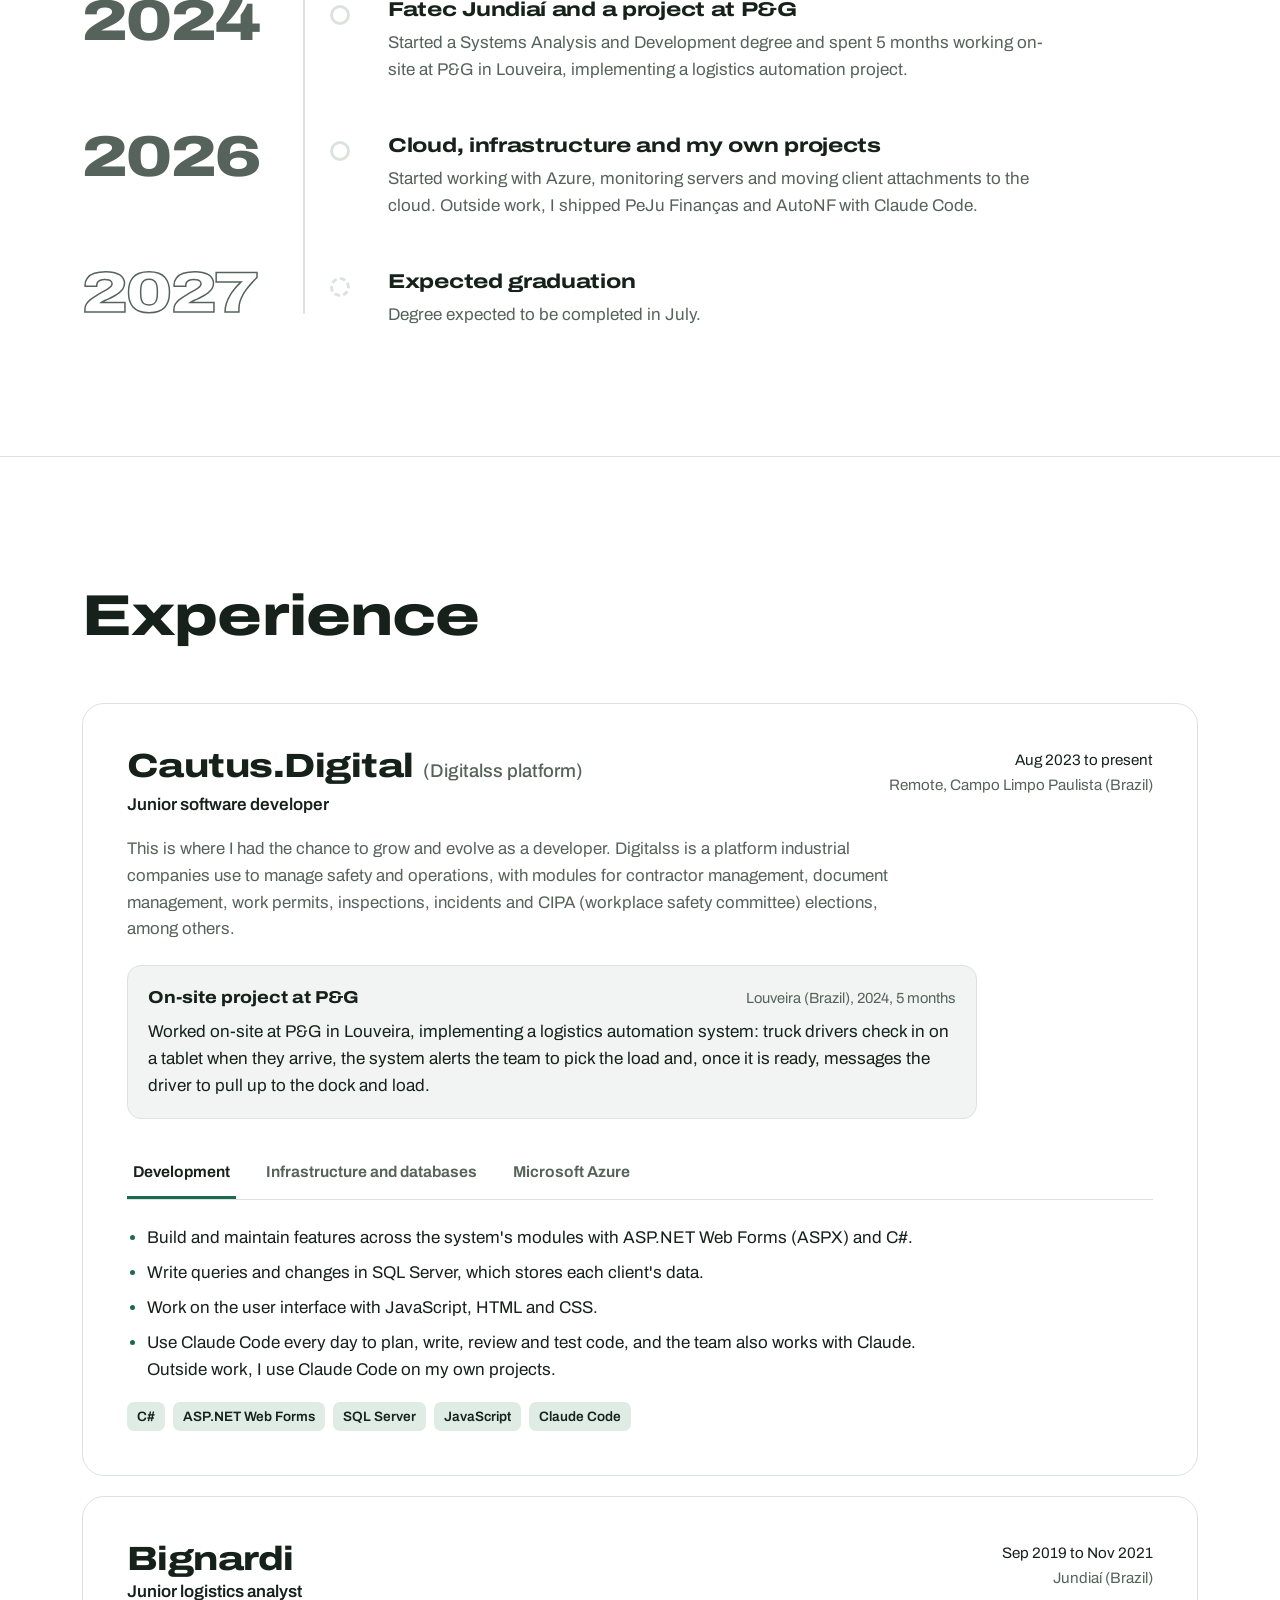
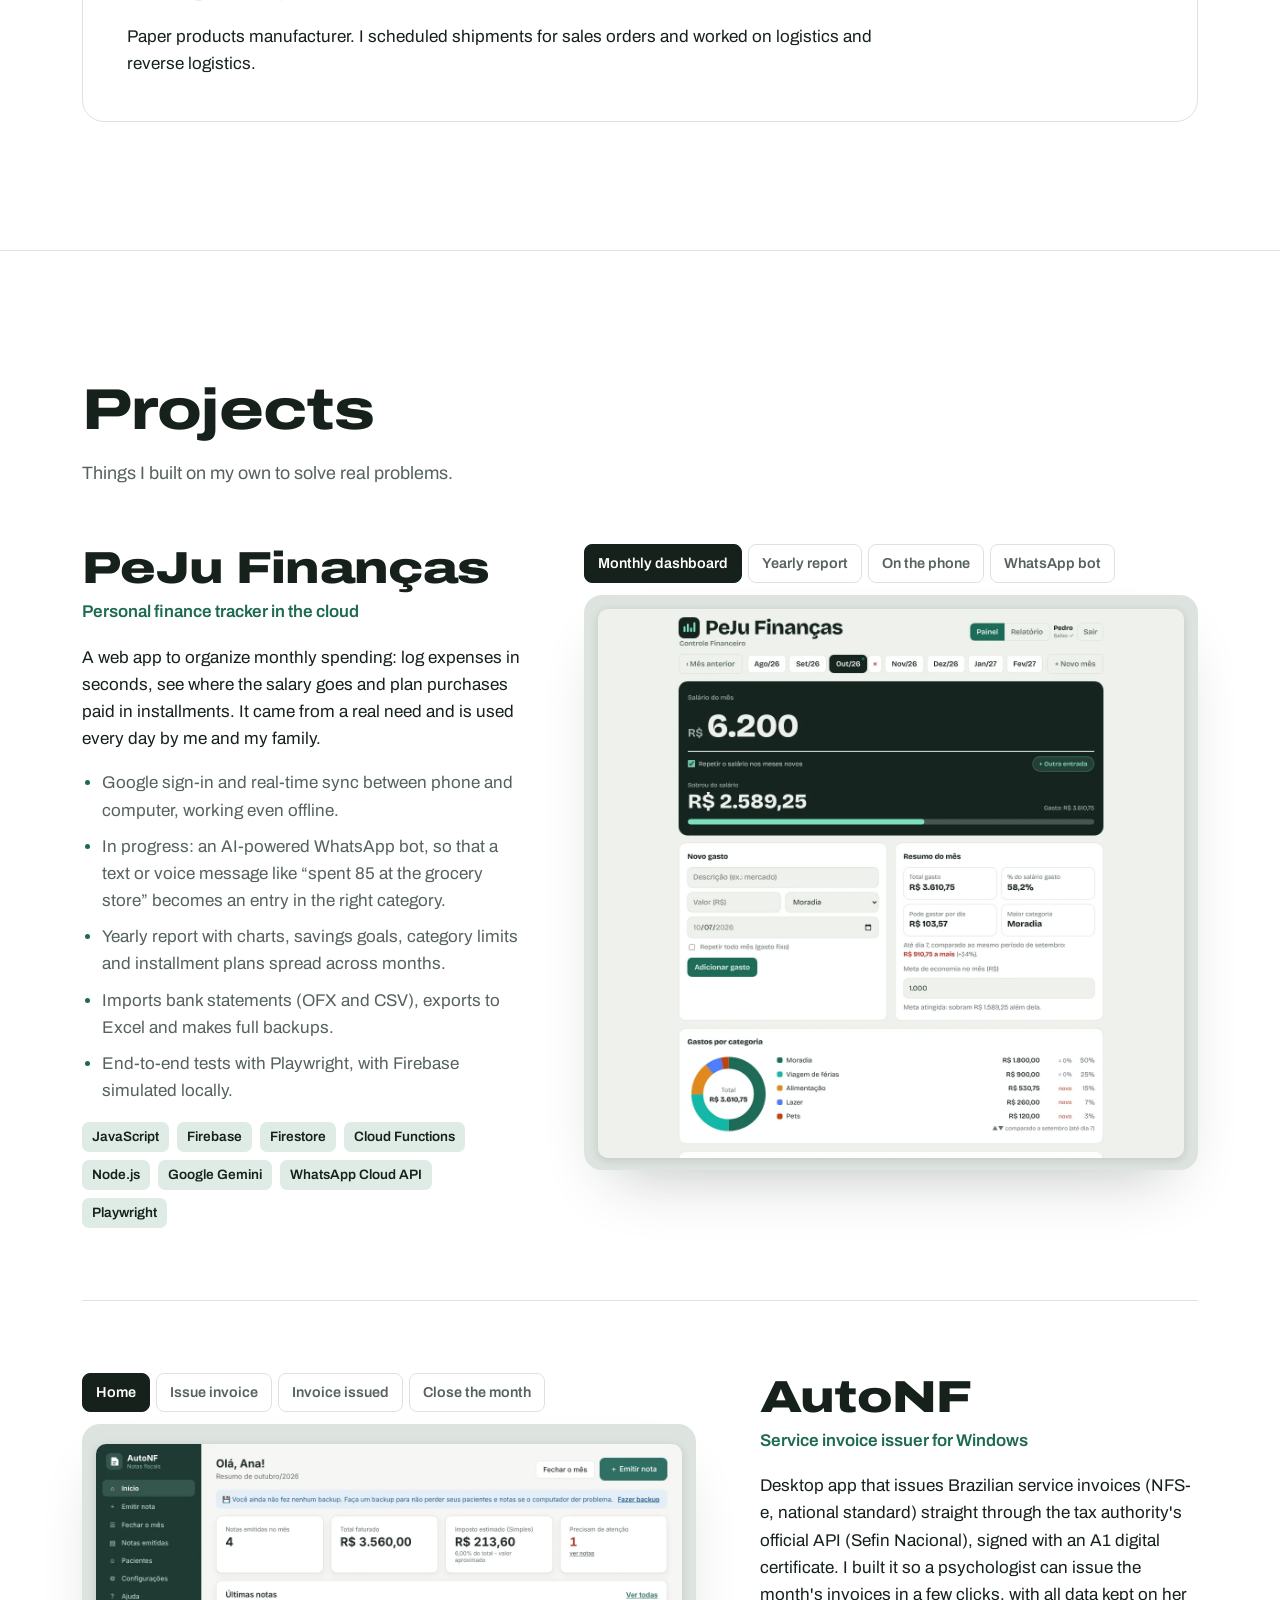
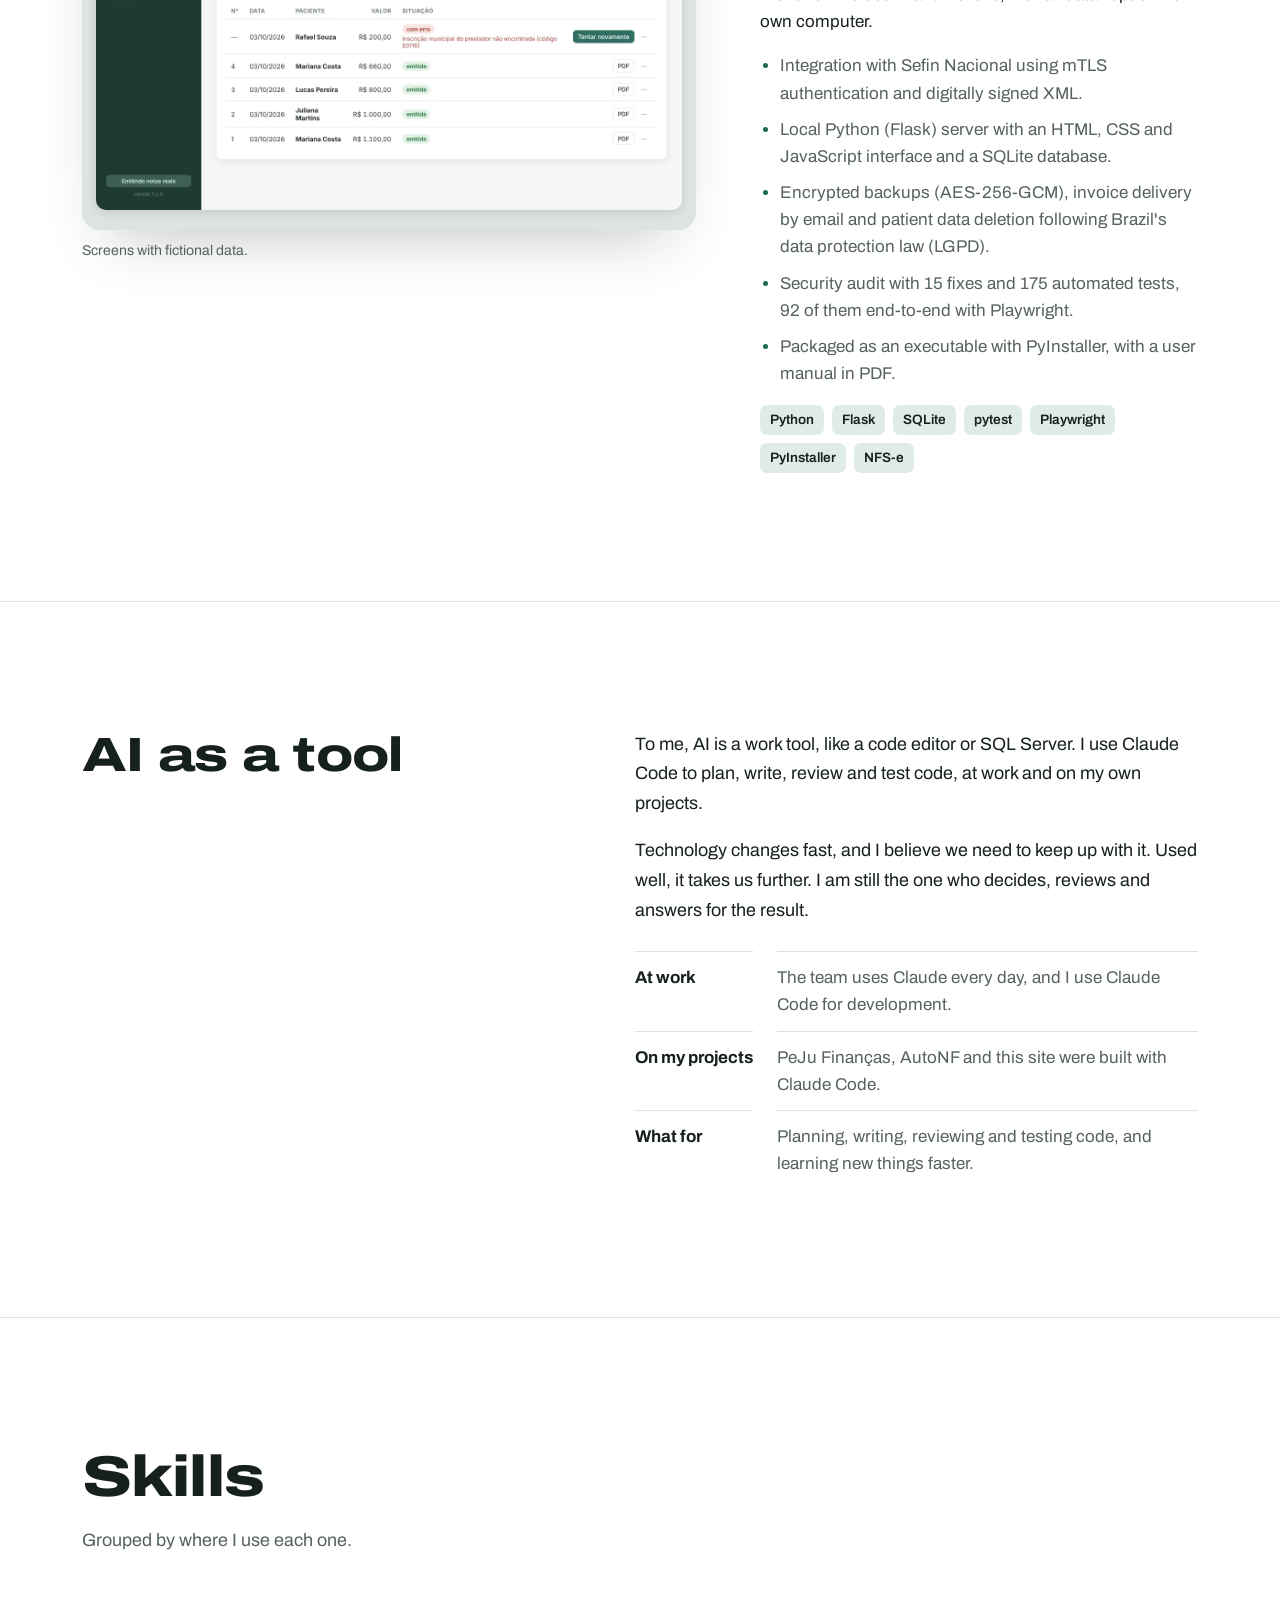
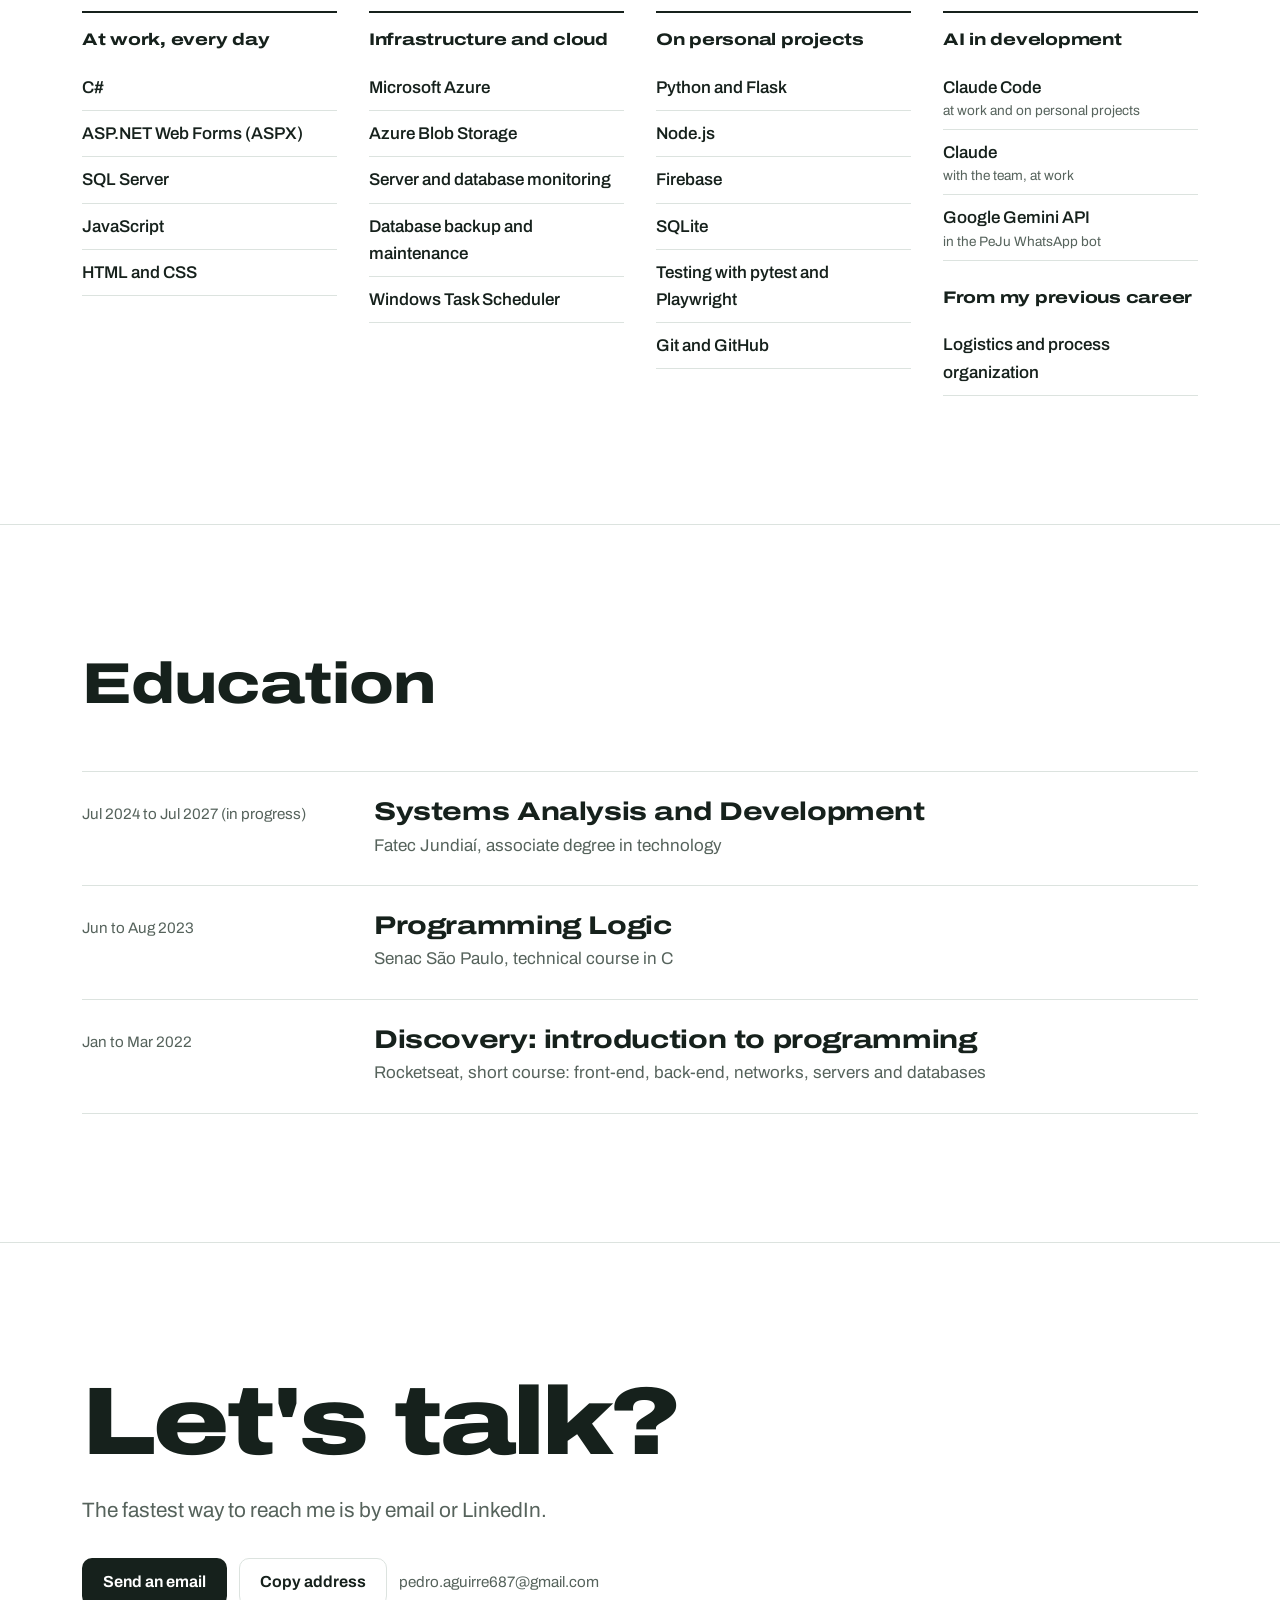
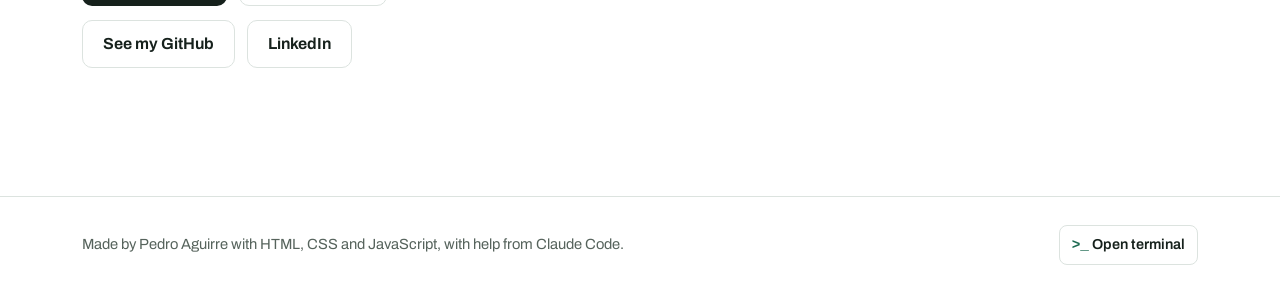
==== commit 3dc8fcc4: "Tira as menções de 'aberto a oportunidades' do site e dos currículos Co-Authored-By: Claude Opus 5.5" ====
--- a/index.html
+++ b/index.html
@@ -85,7 +85,7 @@
 
       <aside class="cracha" aria-label="Resumo profissional" data-i18n-attr="aria-label:cracha.label">
         <span class="furo" aria-hidden="true"></span>
-        <p class="status"><span class="ponto" aria-hidden="true"></span><span data-i18n="cracha.status">Aberto a novas oportunidades</span></p>
+        <p class="status"><span data-i18n="cracha.status">Desenvolvedor .NET</span></p>
         <div class="soft">
           <p class="soft-tit">Soft skills</p>
           <ul>
@@ -391,7 +391,7 @@
 <section class="secao contato" id="contato" aria-labelledby="t-contato">
   <div class="sec-in">
     <h2 id="t-contato" data-i18n="cont.titulo">Vamos conversar?</h2>
-    <p class="lead" data-i18n="cont.p">Estou aberto a novas oportunidades, de preferência remotas. O jeito mais rápido de falar comigo é por e-mail ou LinkedIn.</p>
+    <p class="lead" data-i18n="cont.p">O jeito mais rápido de falar comigo é por e-mail ou LinkedIn.</p>
     <div class="contato-lista">
       <div class="contato-item">
         <a class="btn btn-pri" href="mailto:pedro.aguirre687@gmail.com" data-i18n="cont.email">Enviar e-mail</a>
--- a/assets/css/style.css
+++ b/assets/css/style.css
@@ -117,7 +117,7 @@
 .hero-links span { color: var(--mute); font-size: .85em; }
 @media (min-width: 861px) {
   .hero-in { position: relative; }
-  .hero-links { position: absolute; right: var(--gut); bottom: 546px; margin: 0; justify-content: flex-end; }
+  .hero-links { position: absolute; z-index: 5; right: var(--gut); bottom: 546px; margin: 0; justify-content: flex-end; }
 }
 @media (min-width: 861px) and (max-width: 1100px) {
   .hero-links { bottom: 562px; }
@@ -150,14 +150,6 @@
 .status {
   margin: 0; display: flex; align-items: flex-start; gap: 12px;
   font-stretch: 125%; font-weight: 800; font-size: 1.3rem; line-height: 1.15; letter-spacing: -.01em;
-}
-.ponto {
-  width: 12px; height: 12px; border-radius: 50%; background: var(--ok); flex: none; margin-top: .3em;
-  animation: pulsa 2.4s ease-out infinite;
-}
-@keyframes pulsa {
-  0% { box-shadow: 0 0 0 0 color-mix(in srgb, var(--ok) 55%, transparent); }
-  70%, 100% { box-shadow: 0 0 0 12px color-mix(in srgb, var(--ok) 0%, transparent); }
 }
 .fatos { margin: 0; display: grid; gap: 10px; }
 .fatos div { border-top: 1px solid var(--line); padding-top: 9px; }
@@ -413,7 +405,6 @@
 @media (prefers-reduced-motion: reduce) {
   .foto { animation: none; }
   .nota, .nota path { transition: none; }
-  .ponto { animation: none; }
   .linha::after { transition: none; }
   * { transition-duration: .01ms !important; }
 }
